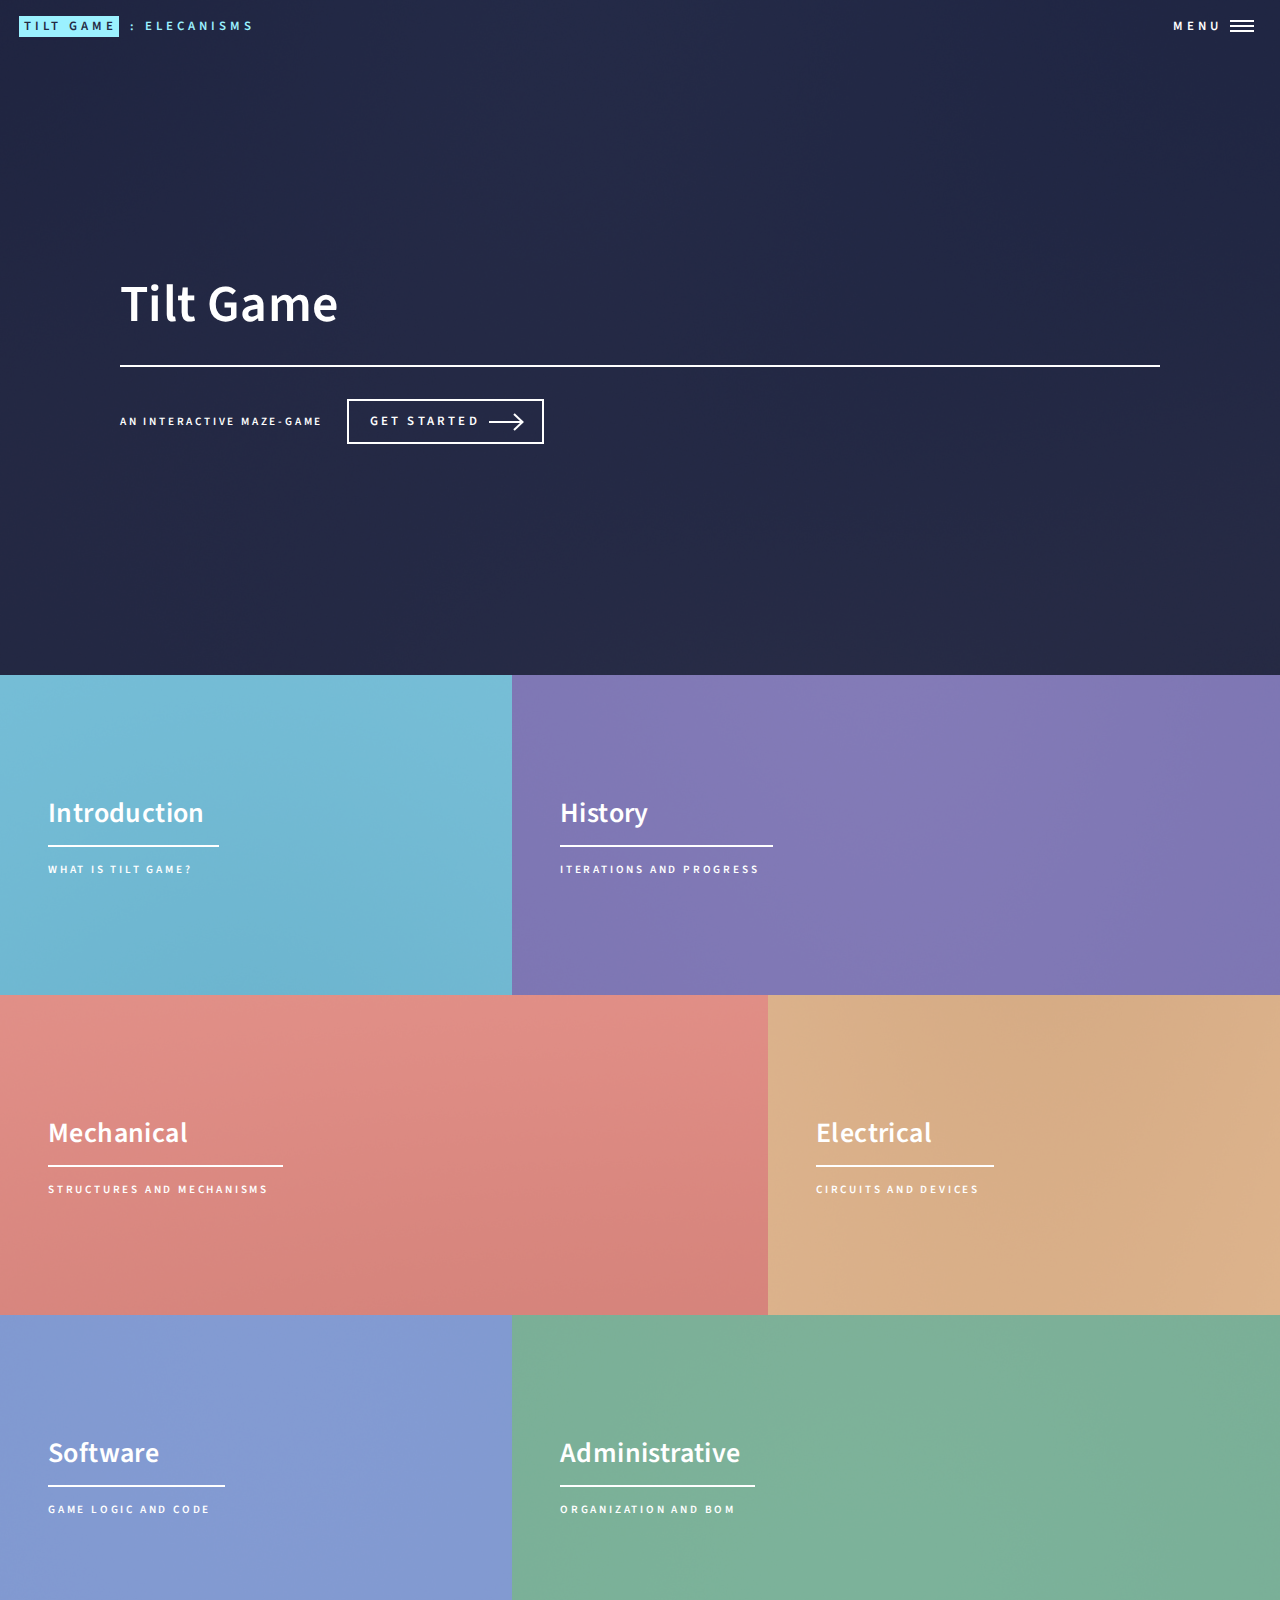
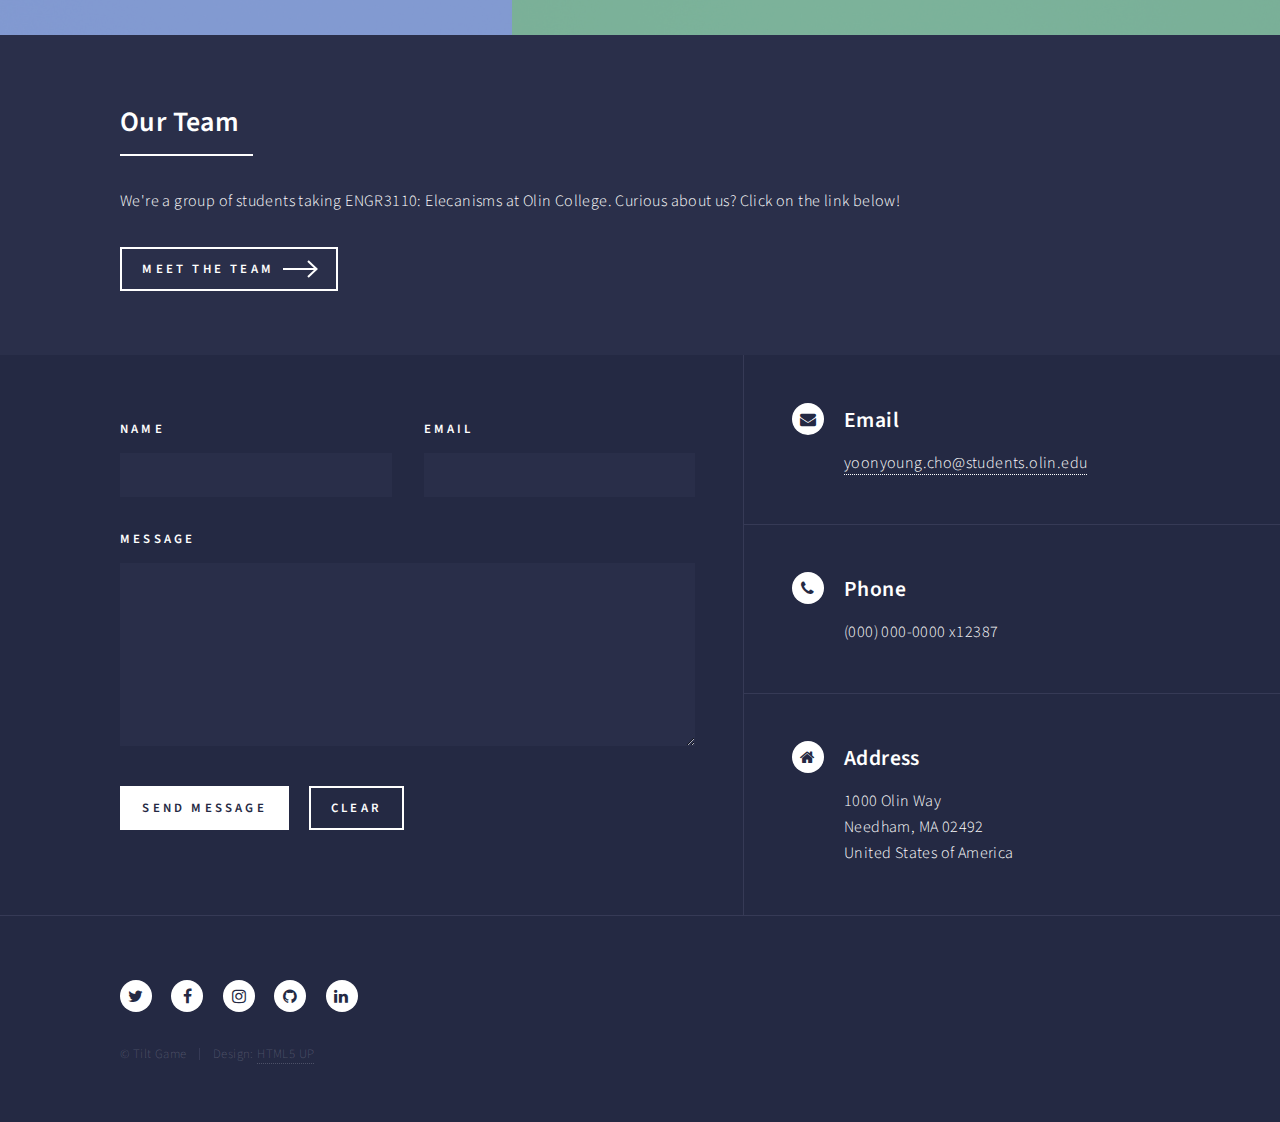
==== index.html @ 1c30943b "basic layout and dynamic menu" ====
<!DOCTYPE HTML>
<!--
	Forty by HTML5 UP
	html5up.net | @ajlkn
	Free for personal and commercial use under the CCA 3.0 license (html5up.net/license)
-->
<html>
	<head>
		<title>Tilt Game</title>
		<meta charset="utf-8" />
		<meta name="viewport" content="width=device-width, initial-scale=1, user-scalable=no" />
		<!--[if lte IE 8]><script src="assets/js/ie/html5shiv.js"></script><![endif]-->
		<link rel="stylesheet" href="assets/css/main.css" />
		<!--[if lte IE 9]><link rel="stylesheet" href="assets/css/ie9.css" /><![endif]-->
		<!--[if lte IE 8]><link rel="stylesheet" href="assets/css/ie8.css" /><![endif]-->
		<script src="assets/js/jquery.min.js"></script>
		<script>
			$(function(){
				$.get("menu.html", function(data){
					$("#div-menu").replaceWith(data);
				});
			});
		</script>
	</head>
	<body>
	<!-- Menu -->
	<div id="div-menu">
	</div>
		<!-- Wrapper -->
			<div id="wrapper">

				<!-- Header -->
					<header id="header" class="alt">
						<a href="index.html" class="logo"><strong>Tilt Game</strong> <span> : Elecanisms</span></a>
						<nav>
							<a href="#menu">Menu</a>
						</nav>
					</header>


				<!-- Banner -->
					<section id="banner" class="major">
						<div class="inner">
							<header class="major">
								<h1>Tilt Game</h1>
							</header>
							<div class="content">
								<p>An interactive maze-game</p>
								<ul class="actions">
									<li><a href="#one" class="button next scrolly">Get Started</a></li>
								</ul>
							</div>
						</div>
					</section>

				<!-- Main -->
					<div id="main">

						<!-- One -->
							<section id="one" class="tiles">
								<article>
									<span class="image">
										<img src="images/pic01.jpg" alt="" />
									</span>
									<header class="major">
										<h3><a href="introduction.html" class="link">Introduction</a></h3>
										<p>What is Tilt Game?</p>
									</header>
								</article>
								<article>
									<span class="image">
										<img src="images/pic02.jpg" alt="" />
									</span>
									<header class="major">
										<h3><a href="landing.html" class="link">History</a></h3>
										<p>Iterations and Progress</p>
									</header>
								</article>
								<article>
									<span class="image">
										<img src="images/pic03.jpg" alt="" />
									</span>
									<header class="major">
										<h3><a href="landing.html" class="link">Mechanical</a></h3>
										<p>Structures and Mechanisms</p>
									</header>
								</article>
								<article>
									<span class="image">
										<img src="images/pic04.jpg" alt="" />
									</span>
									<header class="major">
										<h3><a href="landing.html" class="link">Electrical</a></h3>
										<p>Circuits and Devices</p>
									</header>
								</article>
								<article>
									<span class="image">
										<img src="images/pic05.jpg" alt="" />
									</span>
									<header class="major">
										<h3><a href="landing.html" class="link">Software</a></h3>
										<p>Game Logic and Code</p>
									</header>
								</article>
								<article>
									<span class="image">
										<img src="images/pic06.jpg" alt="" />
									</span>
									<header class="major">
										<h3><a href="landing.html" class="link">Administrative</a></h3>
										<p>Organization and BoM</p>
									</header>
								</article>
							</section>

						<!-- Two -->
							<section id="two">
								<div class="inner">
									<header class="major">
										<h2>Our Team</h2>
									</header>
									<p>We're a group of students taking ENGR3110: Elecanisms at Olin College. Curious about us? Click on the link below!</p>
									<ul class="actions">
										<li><a href="landing.html" class="button next">Meet the Team</a></li>
									</ul>
								</div>
							</section>

					</div>

				<!-- Contact -->
					<section id="contact">
						<div class="inner">
							<section>
								<form method="post" action="#">
									<div class="field half first">
										<label for="name">Name</label>
										<input type="text" name="name" id="name" />
									</div>
									<div class="field half">
										<label for="email">Email</label>
										<input type="text" name="email" id="email" />
									</div>
									<div class="field">
										<label for="message">Message</label>
										<textarea name="message" id="message" rows="6"></textarea>
									</div>
									<ul class="actions">
										<li><input type="submit" value="Send Message" class="special" /></li>
										<li><input type="reset" value="Clear" /></li>
									</ul>
								</form>
							</section>
							<section class="split">
								<section>
									<div class="contact-method">
										<span class="icon alt fa-envelope"></span>
										<h3>Email</h3>
										<a href="#">yoonyoung.cho@students.olin.edu</a>
									</div>
								</section>
								<section>
									<div class="contact-method">
										<span class="icon alt fa-phone"></span>
										<h3>Phone</h3>
										<span>(000) 000-0000 x12387</span>
									</div>
								</section>
								<section>
									<div class="contact-method">
										<span class="icon alt fa-home"></span>
										<h3>Address</h3>
										<span>1000 Olin Way<br />
										Needham, MA 02492<br />
										United States of America</span>
									</div>
								</section>
							</section>
						</div>
					</section>

				<!-- Footer -->
					<footer id="footer">
						<div class="inner">
							<ul class="icons">
								<li><a href="#" class="icon alt fa-twitter"><span class="label">Twitter</span></a></li>
								<li><a href="#" class="icon alt fa-facebook"><span class="label">Facebook</span></a></li>
								<li><a href="#" class="icon alt fa-instagram"><span class="label">Instagram</span></a></li>
								<li><a href="#" class="icon alt fa-github"><span class="label">GitHub</span></a></li>
								<li><a href="#" class="icon alt fa-linkedin"><span class="label">LinkedIn</span></a></li>
							</ul>
							<ul class="copyright">
								<li>&copy; Tilt Game</li><li>Design: <a href="https://html5up.net">HTML5 UP</a></li>
							</ul>
						</div>
					</footer>

			</div>

		<!-- Scripts -->
			<script src="assets/js/jquery.scrolly.min.js"></script>
			<script src="assets/js/jquery.scrollex.min.js"></script>
			<script src="assets/js/skel.min.js"></script>
			<script src="assets/js/util.js"></script>
			<!--[if lte IE 8]><script src="assets/js/ie/respond.min.js"></script><![endif]-->
			<script src="assets/js/main.js"></script>

	</body>
</html>
---- assets/css/main.css ----
@import url(font-awesome.min.css);
@import url("https://fonts.googleapis.com/css?family=Source+Sans+Pro:300,300italic,600,600italic");

/*
	Forty by HTML5 UP
	html5up.net | @ajlkn
	Free for personal and commercial use under the CCA 3.0 license (html5up.net/license)
*/

/* Reset */

	html, body, div, span, applet, object, iframe, h1, h2, h3, h4, h5, h6, p, blockquote, pre, a, abbr, acronym, address, big, cite, code, del, dfn, em, img, ins, kbd, q, s, samp, small, strike, strong, sub, sup, tt, var, b, u, i, center, dl, dt, dd, ol, ul, li, fieldset, form, label, legend, table, caption, tbody, tfoot, thead, tr, th, td, article, aside, canvas, details, embed, figure, figcaption, footer, header, hgroup, menu, nav, output, ruby, section, summary, time, mark, audio, video {
		margin: 0;
		padding: 0;
		border: 0;
		font-size: 100%;
		font: inherit;
		vertical-align: baseline;
	}

	article, aside, details, figcaption, figure, footer, header, hgroup, menu, nav, section {
		display: block;
	}

	body {
		line-height: 1;
	}

	ol, ul {
		list-style: none;
	}

	blockquote, q {
		quotes: none;
	}

	blockquote:before, blockquote:after, q:before, q:after {
		content: '';
		content: none;
	}

	table {
		border-collapse: collapse;
		border-spacing: 0;
	}

	body {
		-webkit-text-size-adjust: none;
	}

/* Box Model */

	*, *:before, *:after {
		-moz-box-sizing: border-box;
		-webkit-box-sizing: border-box;
		box-sizing: border-box;
	}

/* Grid */

	.row {
		border-bottom: solid 1px transparent;
		-moz-box-sizing: border-box;
		-webkit-box-sizing: border-box;
		box-sizing: border-box;
	}

	.row > * {
		float: left;
		-moz-box-sizing: border-box;
		-webkit-box-sizing: border-box;
		box-sizing: border-box;
	}

	.row:after, .row:before {
		content: '';
		display: block;
		clear: both;
		height: 0;
	}

	.row.uniform > * > :first-child {
		margin-top: 0;
	}

	.row.uniform > * > :last-child {
		margin-bottom: 0;
	}

	.row.\30 \25 > * {
		padding: 0 0 0 0em;
	}

	.row.\30 \25 {
		margin: 0 0 -1px 0em;
	}

	.row.uniform.\30 \25 > * {
		padding: 0em 0 0 0em;
	}

	.row.uniform.\30 \25 {
		margin: 0em 0 -1px 0em;
	}

	.row > * {
		padding: 0 0 0 2em;
	}

	.row {
		margin: 0 0 -1px -2em;
	}

	.row.uniform > * {
		padding: 2em 0 0 2em;
	}

	.row.uniform {
		margin: -2em 0 -1px -2em;
	}

	.row.\32 00\25 > * {
		padding: 0 0 0 4em;
	}

	.row.\32 00\25 {
		margin: 0 0 -1px -4em;
	}

	.row.uniform.\32 00\25 > * {
		padding: 4em 0 0 4em;
	}

	.row.uniform.\32 00\25 {
		margin: -4em 0 -1px -4em;
	}

	.row.\31 50\25 > * {
		padding: 0 0 0 3em;
	}

	.row.\31 50\25 {
		margin: 0 0 -1px -3em;
	}

	.row.uniform.\31 50\25 > * {
		padding: 3em 0 0 3em;
	}

	.row.uniform.\31 50\25 {
		margin: -3em 0 -1px -3em;
	}

	.row.\35 0\25 > * {
		padding: 0 0 0 1em;
	}

	.row.\35 0\25 {
		margin: 0 0 -1px -1em;
	}

	.row.uniform.\35 0\25 > * {
		padding: 1em 0 0 1em;
	}

	.row.uniform.\35 0\25 {
		margin: -1em 0 -1px -1em;
	}

	.row.\32 5\25 > * {
		padding: 0 0 0 0.5em;
	}

	.row.\32 5\25 {
		margin: 0 0 -1px -0.5em;
	}

	.row.uniform.\32 5\25 > * {
		padding: 0.5em 0 0 0.5em;
	}

	.row.uniform.\32 5\25 {
		margin: -0.5em 0 -1px -0.5em;
	}

	.\31 2u, .\31 2u\24 {
		width: 100%;
		clear: none;
		margin-left: 0;
	}

	.\31 1u, .\31 1u\24 {
		width: 91.6666666667%;
		clear: none;
		margin-left: 0;
	}

	.\31 0u, .\31 0u\24 {
		width: 83.3333333333%;
		clear: none;
		margin-left: 0;
	}

	.\39 u, .\39 u\24 {
		width: 75%;
		clear: none;
		margin-left: 0;
	}

	.\38 u, .\38 u\24 {
		width: 66.6666666667%;
		clear: none;
		margin-left: 0;
	}

	.\37 u, .\37 u\24 {
		width: 58.3333333333%;
		clear: none;
		margin-left: 0;
	}

	.\36 u, .\36 u\24 {
		width: 50%;
		clear: none;
		margin-left: 0;
	}

	.\35 u, .\35 u\24 {
		width: 41.6666666667%;
		clear: none;
		margin-left: 0;
	}

	.\34 u, .\34 u\24 {
		width: 33.3333333333%;
		clear: none;
		margin-left: 0;
	}

	.\33 u, .\33 u\24 {
		width: 25%;
		clear: none;
		margin-left: 0;
	}

	.\32 u, .\32 u\24 {
		width: 16.6666666667%;
		clear: none;
		margin-left: 0;
	}

	.\31 u, .\31 u\24 {
		width: 8.3333333333%;
		clear: none;
		margin-left: 0;
	}

	.\31 2u\24 + *,
	.\31 1u\24 + *,
	.\31 0u\24 + *,
	.\39 u\24 + *,
	.\38 u\24 + *,
	.\37 u\24 + *,
	.\36 u\24 + *,
	.\35 u\24 + *,
	.\34 u\24 + *,
	.\33 u\24 + *,
	.\32 u\24 + *,
	.\31 u\24 + * {
		clear: left;
	}

	.\-11u {
		margin-left: 91.66667%;
	}

	.\-10u {
		margin-left: 83.33333%;
	}

	.\-9u {
		margin-left: 75%;
	}

	.\-8u {
		margin-left: 66.66667%;
	}

	.\-7u {
		margin-left: 58.33333%;
	}

	.\-6u {
		margin-left: 50%;
	}

	.\-5u {
		margin-left: 41.66667%;
	}

	.\-4u {
		margin-left: 33.33333%;
	}

	.\-3u {
		margin-left: 25%;
	}

	.\-2u {
		margin-left: 16.66667%;
	}

	.\-1u {
		margin-left: 8.33333%;
	}

	@media screen and (max-width: 1680px) {

		.row > * {
			padding: 0 0 0 2em;
		}

		.row {
			margin: 0 0 -1px -2em;
		}

		.row.uniform > * {
			padding: 2em 0 0 2em;
		}

		.row.uniform {
			margin: -2em 0 -1px -2em;
		}

		.row.\32 00\25 > * {
			padding: 0 0 0 4em;
		}

		.row.\32 00\25 {
			margin: 0 0 -1px -4em;
		}

		.row.uniform.\32 00\25 > * {
			padding: 4em 0 0 4em;
		}

		.row.uniform.\32 00\25 {
			margin: -4em 0 -1px -4em;
		}

		.row.\31 50\25 > * {
			padding: 0 0 0 3em;
		}

		.row.\31 50\25 {
			margin: 0 0 -1px -3em;
		}

		.row.uniform.\31 50\25 > * {
			padding: 3em 0 0 3em;
		}

		.row.uniform.\31 50\25 {
			margin: -3em 0 -1px -3em;
		}

		.row.\35 0\25 > * {
			padding: 0 0 0 1em;
		}

		.row.\35 0\25 {
			margin: 0 0 -1px -1em;
		}

		.row.uniform.\35 0\25 > * {
			padding: 1em 0 0 1em;
		}

		.row.uniform.\35 0\25 {
			margin: -1em 0 -1px -1em;
		}

		.row.\32 5\25 > * {
			padding: 0 0 0 0.5em;
		}

		.row.\32 5\25 {
			margin: 0 0 -1px -0.5em;
		}

		.row.uniform.\32 5\25 > * {
			padding: 0.5em 0 0 0.5em;
		}

		.row.uniform.\32 5\25 {
			margin: -0.5em 0 -1px -0.5em;
		}

		.\31 2u\28xlarge\29, .\31 2u\24\28xlarge\29 {
			width: 100%;
			clear: none;
			margin-left: 0;
		}

		.\31 1u\28xlarge\29, .\31 1u\24\28xlarge\29 {
			width: 91.6666666667%;
			clear: none;
			margin-left: 0;
		}

		.\31 0u\28xlarge\29, .\31 0u\24\28xlarge\29 {
			width: 83.3333333333%;
			clear: none;
			margin-left: 0;
		}

		.\39 u\28xlarge\29, .\39 u\24\28xlarge\29 {
			width: 75%;
			clear: none;
			margin-left: 0;
		}

		.\38 u\28xlarge\29, .\38 u\24\28xlarge\29 {
			width: 66.6666666667%;
			clear: none;
			margin-left: 0;
		}

		.\37 u\28xlarge\29, .\37 u\24\28xlarge\29 {
			width: 58.3333333333%;
			clear: none;
			margin-left: 0;
		}

		.\36 u\28xlarge\29, .\36 u\24\28xlarge\29 {
			width: 50%;
			clear: none;
			margin-left: 0;
		}

		.\35 u\28xlarge\29, .\35 u\24\28xlarge\29 {
			width: 41.6666666667%;
			clear: none;
			margin-left: 0;
		}

		.\34 u\28xlarge\29, .\34 u\24\28xlarge\29 {
			width: 33.3333333333%;
			clear: none;
			margin-left: 0;
		}

		.\33 u\28xlarge\29, .\33 u\24\28xlarge\29 {
			width: 25%;
			clear: none;
			margin-left: 0;
		}

		.\32 u\28xlarge\29, .\32 u\24\28xlarge\29 {
			width: 16.6666666667%;
			clear: none;
			margin-left: 0;
		}

		.\31 u\28xlarge\29, .\31 u\24\28xlarge\29 {
			width: 8.3333333333%;
			clear: none;
			margin-left: 0;
		}

		.\31 2u\24\28xlarge\29 + *,
		.\31 1u\24\28xlarge\29 + *,
		.\31 0u\24\28xlarge\29 + *,
		.\39 u\24\28xlarge\29 + *,
		.\38 u\24\28xlarge\29 + *,
		.\37 u\24\28xlarge\29 + *,
		.\36 u\24\28xlarge\29 + *,
		.\35 u\24\28xlarge\29 + *,
		.\34 u\24\28xlarge\29 + *,
		.\33 u\24\28xlarge\29 + *,
		.\32 u\24\28xlarge\29 + *,
		.\31 u\24\28xlarge\29 + * {
			clear: left;
		}

		.\-11u\28xlarge\29 {
			margin-left: 91.66667%;
		}

		.\-10u\28xlarge\29 {
			margin-left: 83.33333%;
		}

		.\-9u\28xlarge\29 {
			margin-left: 75%;
		}

		.\-8u\28xlarge\29 {
			margin-left: 66.66667%;
		}

		.\-7u\28xlarge\29 {
			margin-left: 58.33333%;
		}

		.\-6u\28xlarge\29 {
			margin-left: 50%;
		}

		.\-5u\28xlarge\29 {
			margin-left: 41.66667%;
		}

		.\-4u\28xlarge\29 {
			margin-left: 33.33333%;
		}

		.\-3u\28xlarge\29 {
			margin-left: 25%;
		}

		.\-2u\28xlarge\29 {
			margin-left: 16.66667%;
		}

		.\-1u\28xlarge\29 {
			margin-left: 8.33333%;
		}

	}

	@media screen and (max-width: 1280px) {

		.row > * {
			padding: 0 0 0 1.5em;
		}

		.row {
			margin: 0 0 -1px -1.5em;
		}

		.row.uniform > * {
			padding: 1.5em 0 0 1.5em;
		}

		.row.uniform {
			margin: -1.5em 0 -1px -1.5em;
		}

		.row.\32 00\25 > * {
			padding: 0 0 0 3em;
		}

		.row.\32 00\25 {
			margin: 0 0 -1px -3em;
		}

		.row.uniform.\32 00\25 > * {
			padding: 3em 0 0 3em;
		}

		.row.uniform.\32 00\25 {
			margin: -3em 0 -1px -3em;
		}

		.row.\31 50\25 > * {
			padding: 0 0 0 2.25em;
		}

		.row.\31 50\25 {
			margin: 0 0 -1px -2.25em;
		}

		.row.uniform.\31 50\25 > * {
			padding: 2.25em 0 0 2.25em;
		}

		.row.uniform.\31 50\25 {
			margin: -2.25em 0 -1px -2.25em;
		}

		.row.\35 0\25 > * {
			padding: 0 0 0 0.75em;
		}

		.row.\35 0\25 {
			margin: 0 0 -1px -0.75em;
		}

		.row.uniform.\35 0\25 > * {
			padding: 0.75em 0 0 0.75em;
		}

		.row.uniform.\35 0\25 {
			margin: -0.75em 0 -1px -0.75em;
		}

		.row.\32 5\25 > * {
			padding: 0 0 0 0.375em;
		}

		.row.\32 5\25 {
			margin: 0 0 -1px -0.375em;
		}

		.row.uniform.\32 5\25 > * {
			padding: 0.375em 0 0 0.375em;
		}

		.row.uniform.\32 5\25 {
			margin: -0.375em 0 -1px -0.375em;
		}

		.\31 2u\28large\29, .\31 2u\24\28large\29 {
			width: 100%;
			clear: none;
			margin-left: 0;
		}

		.\31 1u\28large\29, .\31 1u\24\28large\29 {
			width: 91.6666666667%;
			clear: none;
			margin-left: 0;
		}

		.\31 0u\28large\29, .\31 0u\24\28large\29 {
			width: 83.3333333333%;
			clear: none;
			margin-left: 0;
		}

		.\39 u\28large\29, .\39 u\24\28large\29 {
			width: 75%;
			clear: none;
			margin-left: 0;
		}

		.\38 u\28large\29, .\38 u\24\28large\29 {
			width: 66.6666666667%;
			clear: none;
			margin-left: 0;
		}

		.\37 u\28large\29, .\37 u\24\28large\29 {
			width: 58.3333333333%;
			clear: none;
			margin-left: 0;
		}

		.\36 u\28large\29, .\36 u\24\28large\29 {
			width: 50%;
			clear: none;
			margin-left: 0;
		}

		.\35 u\28large\29, .\35 u\24\28large\29 {
			width: 41.6666666667%;
			clear: none;
			margin-left: 0;
		}

		.\34 u\28large\29, .\34 u\24\28large\29 {
			width: 33.3333333333%;
			clear: none;
			margin-left: 0;
		}

		.\33 u\28large\29, .\33 u\24\28large\29 {
			width: 25%;
			clear: none;
			margin-left: 0;
		}

		.\32 u\28large\29, .\32 u\24\28large\29 {
			width: 16.6666666667%;
			clear: none;
			margin-left: 0;
		}

		.\31 u\28large\29, .\31 u\24\28large\29 {
			width: 8.3333333333%;
			clear: none;
			margin-left: 0;
		}

		.\31 2u\24\28large\29 + *,
		.\31 1u\24\28large\29 + *,
		.\31 0u\24\28large\29 + *,
		.\39 u\24\28large\29 + *,
		.\38 u\24\28large\29 + *,
		.\37 u\24\28large\29 + *,
		.\36 u\24\28large\29 + *,
		.\35 u\24\28large\29 + *,
		.\34 u\24\28large\29 + *,
		.\33 u\24\28large\29 + *,
		.\32 u\24\28large\29 + *,
		.\31 u\24\28large\29 + * {
			clear: left;
		}

		.\-11u\28large\29 {
			margin-left: 91.66667%;
		}

		.\-10u\28large\29 {
			margin-left: 83.33333%;
		}

		.\-9u\28large\29 {
			margin-left: 75%;
		}

		.\-8u\28large\29 {
			margin-left: 66.66667%;
		}

		.\-7u\28large\29 {
			margin-left: 58.33333%;
		}

		.\-6u\28large\29 {
			margin-left: 50%;
		}

		.\-5u\28large\29 {
			margin-left: 41.66667%;
		}

		.\-4u\28large\29 {
			margin-left: 33.33333%;
		}

		.\-3u\28large\29 {
			margin-left: 25%;
		}

		.\-2u\28large\29 {
			margin-left: 16.66667%;
		}

		.\-1u\28large\29 {
			margin-left: 8.33333%;
		}

	}

	@media screen and (max-width: 980px) {

		.row > * {
			padding: 0 0 0 1.5em;
		}

		.row {
			margin: 0 0 -1px -1.5em;
		}

		.row.uniform > * {
			padding: 1.5em 0 0 1.5em;
		}

		.row.uniform {
			margin: -1.5em 0 -1px -1.5em;
		}

		.row.\32 00\25 > * {
			padding: 0 0 0 3em;
		}

		.row.\32 00\25 {
			margin: 0 0 -1px -3em;
		}

		.row.uniform.\32 00\25 > * {
			padding: 3em 0 0 3em;
		}

		.row.uniform.\32 00\25 {
			margin: -3em 0 -1px -3em;
		}

		.row.\31 50\25 > * {
			padding: 0 0 0 2.25em;
		}

		.row.\31 50\25 {
			margin: 0 0 -1px -2.25em;
		}

		.row.uniform.\31 50\25 > * {
			padding: 2.25em 0 0 2.25em;
		}

		.row.uniform.\31 50\25 {
			margin: -2.25em 0 -1px -2.25em;
		}

		.row.\35 0\25 > * {
			padding: 0 0 0 0.75em;
		}

		.row.\35 0\25 {
			margin: 0 0 -1px -0.75em;
		}

		.row.uniform.\35 0\25 > * {
			padding: 0.75em 0 0 0.75em;
		}

		.row.uniform.\35 0\25 {
			margin: -0.75em 0 -1px -0.75em;
		}

		.row.\32 5\25 > * {
			padding: 0 0 0 0.375em;
		}

		.row.\32 5\25 {
			margin: 0 0 -1px -0.375em;
		}

		.row.uniform.\32 5\25 > * {
			padding: 0.375em 0 0 0.375em;
		}

		.row.uniform.\32 5\25 {
			margin: -0.375em 0 -1px -0.375em;
		}

		.\31 2u\28medium\29, .\31 2u\24\28medium\29 {
			width: 100%;
			clear: none;
			margin-left: 0;
		}

		.\31 1u\28medium\29, .\31 1u\24\28medium\29 {
			width: 91.6666666667%;
			clear: none;
			margin-left: 0;
		}

		.\31 0u\28medium\29, .\31 0u\24\28medium\29 {
			width: 83.3333333333%;
			clear: none;
			margin-left: 0;
		}

		.\39 u\28medium\29, .\39 u\24\28medium\29 {
			width: 75%;
			clear: none;
			margin-left: 0;
		}

		.\38 u\28medium\29, .\38 u\24\28medium\29 {
			width: 66.6666666667%;
			clear: none;
			margin-left: 0;
		}

		.\37 u\28medium\29, .\37 u\24\28medium\29 {
			width: 58.3333333333%;
			clear: none;
			margin-left: 0;
		}

		.\36 u\28medium\29, .\36 u\24\28medium\29 {
			width: 50%;
			clear: none;
			margin-left: 0;
		}

		.\35 u\28medium\29, .\35 u\24\28medium\29 {
			width: 41.6666666667%;
			clear: none;
			margin-left: 0;
		}

		.\34 u\28medium\29, .\34 u\24\28medium\29 {
			width: 33.3333333333%;
			clear: none;
			margin-left: 0;
		}

		.\33 u\28medium\29, .\33 u\24\28medium\29 {
			width: 25%;
			clear: none;
			margin-left: 0;
		}

		.\32 u\28medium\29, .\32 u\24\28medium\29 {
			width: 16.6666666667%;
			clear: none;
			margin-left: 0;
		}

		.\31 u\28medium\29, .\31 u\24\28medium\29 {
			width: 8.3333333333%;
			clear: none;
			margin-left: 0;
		}

		.\31 2u\24\28medium\29 + *,
		.\31 1u\24\28medium\29 + *,
		.\31 0u\24\28medium\29 + *,
		.\39 u\24\28medium\29 + *,
		.\38 u\24\28medium\29 + *,
		.\37 u\24\28medium\29 + *,
		.\36 u\24\28medium\29 + *,
		.\35 u\24\28medium\29 + *,
		.\34 u\24\28medium\29 + *,
		.\33 u\24\28medium\29 + *,
		.\32 u\24\28medium\29 + *,
		.\31 u\24\28medium\29 + * {
			clear: left;
		}

		.\-11u\28medium\29 {
			margin-left: 91.66667%;
		}

		.\-10u\28medium\29 {
			margin-left: 83.33333%;
		}

		.\-9u\28medium\29 {
			margin-left: 75%;
		}

		.\-8u\28medium\29 {
			margin-left: 66.66667%;
		}

		.\-7u\28medium\29 {
			margin-left: 58.33333%;
		}

		.\-6u\28medium\29 {
			margin-left: 50%;
		}

		.\-5u\28medium\29 {
			margin-left: 41.66667%;
		}

		.\-4u\28medium\29 {
			margin-left: 33.33333%;
		}

		.\-3u\28medium\29 {
			margin-left: 25%;
		}

		.\-2u\28medium\29 {
			margin-left: 16.66667%;
		}

		.\-1u\28medium\29 {
			margin-left: 8.33333%;
		}

	}

	@media screen and (max-width: 736px) {

		.row > * {
			padding: 0 0 0 1.25em;
		}

		.row {
			margin: 0 0 -1px -1.25em;
		}

		.row.uniform > * {
			padding: 1.25em 0 0 1.25em;
		}

		.row.uniform {
			margin: -1.25em 0 -1px -1.25em;
		}

		.row.\32 00\25 > * {
			padding: 0 0 0 2.5em;
		}

		.row.\32 00\25 {
			margin: 0 0 -1px -2.5em;
		}

		.row.uniform.\32 00\25 > * {
			padding: 2.5em 0 0 2.5em;
		}

		.row.uniform.\32 00\25 {
			margin: -2.5em 0 -1px -2.5em;
		}

		.row.\31 50\25 > * {
			padding: 0 0 0 1.875em;
		}

		.row.\31 50\25 {
			margin: 0 0 -1px -1.875em;
		}

		.row.uniform.\31 50\25 > * {
			padding: 1.875em 0 0 1.875em;
		}

		.row.uniform.\31 50\25 {
			margin: -1.875em 0 -1px -1.875em;
		}

		.row.\35 0\25 > * {
			padding: 0 0 0 0.625em;
		}

		.row.\35 0\25 {
			margin: 0 0 -1px -0.625em;
		}

		.row.uniform.\35 0\25 > * {
			padding: 0.625em 0 0 0.625em;
		}

		.row.uniform.\35 0\25 {
			margin: -0.625em 0 -1px -0.625em;
		}

		.row.\32 5\25 > * {
			padding: 0 0 0 0.3125em;
		}

		.row.\32 5\25 {
			margin: 0 0 -1px -0.3125em;
		}

		.row.uniform.\32 5\25 > * {
			padding: 0.3125em 0 0 0.3125em;
		}

		.row.uniform.\32 5\25 {
			margin: -0.3125em 0 -1px -0.3125em;
		}

		.\31 2u\28small\29, .\31 2u\24\28small\29 {
			width: 100%;
			clear: none;
			margin-left: 0;
		}

		.\31 1u\28small\29, .\31 1u\24\28small\29 {
			width: 91.6666666667%;
			clear: none;
			margin-left: 0;
		}

		.\31 0u\28small\29, .\31 0u\24\28small\29 {
			width: 83.3333333333%;
			clear: none;
			margin-left: 0;
		}

		.\39 u\28small\29, .\39 u\24\28small\29 {
			width: 75%;
			clear: none;
			margin-left: 0;
		}

		.\38 u\28small\29, .\38 u\24\28small\29 {
			width: 66.6666666667%;
			clear: none;
			margin-left: 0;
		}

		.\37 u\28small\29, .\37 u\24\28small\29 {
			width: 58.3333333333%;
			clear: none;
			margin-left: 0;
		}

		.\36 u\28small\29, .\36 u\24\28small\29 {
			width: 50%;
			clear: none;
			margin-left: 0;
		}

		.\35 u\28small\29, .\35 u\24\28small\29 {
			width: 41.6666666667%;
			clear: none;
			margin-left: 0;
		}

		.\34 u\28small\29, .\34 u\24\28small\29 {
			width: 33.3333333333%;
			clear: none;
			margin-left: 0;
		}

		.\33 u\28small\29, .\33 u\24\28small\29 {
			width: 25%;
			clear: none;
			margin-left: 0;
		}

		.\32 u\28small\29, .\32 u\24\28small\29 {
			width: 16.6666666667%;
			clear: none;
			margin-left: 0;
		}

		.\31 u\28small\29, .\31 u\24\28small\29 {
			width: 8.3333333333%;
			clear: none;
			margin-left: 0;
		}

		.\31 2u\24\28small\29 + *,
		.\31 1u\24\28small\29 + *,
		.\31 0u\24\28small\29 + *,
		.\39 u\24\28small\29 + *,
		.\38 u\24\28small\29 + *,
		.\37 u\24\28small\29 + *,
		.\36 u\24\28small\29 + *,
		.\35 u\24\28small\29 + *,
		.\34 u\24\28small\29 + *,
		.\33 u\24\28small\29 + *,
		.\32 u\24\28small\29 + *,
		.\31 u\24\28small\29 + * {
			clear: left;
		}

		.\-11u\28small\29 {
			margin-left: 91.66667%;
		}

		.\-10u\28small\29 {
			margin-left: 83.33333%;
		}

		.\-9u\28small\29 {
			margin-left: 75%;
		}

		.\-8u\28small\29 {
			margin-left: 66.66667%;
		}

		.\-7u\28small\29 {
			margin-left: 58.33333%;
		}

		.\-6u\28small\29 {
			margin-left: 50%;
		}

		.\-5u\28small\29 {
			margin-left: 41.66667%;
		}

		.\-4u\28small\29 {
			margin-left: 33.33333%;
		}

		.\-3u\28small\29 {
			margin-left: 25%;
		}

		.\-2u\28small\29 {
			margin-left: 16.66667%;
		}

		.\-1u\28small\29 {
			margin-left: 8.33333%;
		}

	}

	@media screen and (max-width: 480px) {

		.row > * {
			padding: 0 0 0 1.25em;
		}

		.row {
			margin: 0 0 -1px -1.25em;
		}

		.row.uniform > * {
			padding: 1.25em 0 0 1.25em;
		}

		.row.uniform {
			margin: -1.25em 0 -1px -1.25em;
		}

		.row.\32 00\25 > * {
			padding: 0 0 0 2.5em;
		}

		.row.\32 00\25 {
			margin: 0 0 -1px -2.5em;
		}

		.row.uniform.\32 00\25 > * {
			padding: 2.5em 0 0 2.5em;
		}

		.row.uniform.\32 00\25 {
			margin: -2.5em 0 -1px -2.5em;
		}

		.row.\31 50\25 > * {
			padding: 0 0 0 1.875em;
		}

		.row.\31 50\25 {
			margin: 0 0 -1px -1.875em;
		}

		.row.uniform.\31 50\25 > * {
			padding: 1.875em 0 0 1.875em;
		}

		.row.uniform.\31 50\25 {
			margin: -1.875em 0 -1px -1.875em;
		}

		.row.\35 0\25 > * {
			padding: 0 0 0 0.625em;
		}

		.row.\35 0\25 {
			margin: 0 0 -1px -0.625em;
		}

		.row.uniform.\35 0\25 > * {
			padding: 0.625em 0 0 0.625em;
		}

		.row.uniform.\35 0\25 {
			margin: -0.625em 0 -1px -0.625em;
		}

		.row.\32 5\25 > * {
			padding: 0 0 0 0.3125em;
		}

		.row.\32 5\25 {
			margin: 0 0 -1px -0.3125em;
		}

		.row.uniform.\32 5\25 > * {
			padding: 0.3125em 0 0 0.3125em;
		}

		.row.uniform.\32 5\25 {
			margin: -0.3125em 0 -1px -0.3125em;
		}

		.\31 2u\28xsmall\29, .\31 2u\24\28xsmall\29 {
			width: 100%;
			clear: none;
			margin-left: 0;
		}

		.\31 1u\28xsmall\29, .\31 1u\24\28xsmall\29 {
			width: 91.6666666667%;
			clear: none;
			margin-left: 0;
		}

		.\31 0u\28xsmall\29, .\31 0u\24\28xsmall\29 {
			width: 83.3333333333%;
			clear: none;
			margin-left: 0;
		}

		.\39 u\28xsmall\29, .\39 u\24\28xsmall\29 {
			width: 75%;
			clear: none;
			margin-left: 0;
		}

		.\38 u\28xsmall\29, .\38 u\24\28xsmall\29 {
			width: 66.6666666667%;
			clear: none;
			margin-left: 0;
		}

		.\37 u\28xsmall\29, .\37 u\24\28xsmall\29 {
			width: 58.3333333333%;
			clear: none;
			margin-left: 0;
		}

		.\36 u\28xsmall\29, .\36 u\24\28xsmall\29 {
			width: 50%;
			clear: none;
			margin-left: 0;
		}

		.\35 u\28xsmall\29, .\35 u\24\28xsmall\29 {
			width: 41.6666666667%;
			clear: none;
			margin-left: 0;
		}

		.\34 u\28xsmall\29, .\34 u\24\28xsmall\29 {
			width: 33.3333333333%;
			clear: none;
			margin-left: 0;
		}

		.\33 u\28xsmall\29, .\33 u\24\28xsmall\29 {
			width: 25%;
			clear: none;
			margin-left: 0;
		}

		.\32 u\28xsmall\29, .\32 u\24\28xsmall\29 {
			width: 16.6666666667%;
			clear: none;
			margin-left: 0;
		}

		.\31 u\28xsmall\29, .\31 u\24\28xsmall\29 {
			width: 8.3333333333%;
			clear: none;
			margin-left: 0;
		}

		.\31 2u\24\28xsmall\29 + *,
		.\31 1u\24\28xsmall\29 + *,
		.\31 0u\24\28xsmall\29 + *,
		.\39 u\24\28xsmall\29 + *,
		.\38 u\24\28xsmall\29 + *,
		.\37 u\24\28xsmall\29 + *,
		.\36 u\24\28xsmall\29 + *,
		.\35 u\24\28xsmall\29 + *,
		.\34 u\24\28xsmall\29 + *,
		.\33 u\24\28xsmall\29 + *,
		.\32 u\24\28xsmall\29 + *,
		.\31 u\24\28xsmall\29 + * {
			clear: left;
		}

		.\-11u\28xsmall\29 {
			margin-left: 91.66667%;
		}

		.\-10u\28xsmall\29 {
			margin-left: 83.33333%;
		}

		.\-9u\28xsmall\29 {
			margin-left: 75%;
		}

		.\-8u\28xsmall\29 {
			margin-left: 66.66667%;
		}

		.\-7u\28xsmall\29 {
			margin-left: 58.33333%;
		}

		.\-6u\28xsmall\29 {
			margin-left: 50%;
		}

		.\-5u\28xsmall\29 {
			margin-left: 41.66667%;
		}

		.\-4u\28xsmall\29 {
			margin-left: 33.33333%;
		}

		.\-3u\28xsmall\29 {
			margin-left: 25%;
		}

		.\-2u\28xsmall\29 {
			margin-left: 16.66667%;
		}

		.\-1u\28xsmall\29 {
			margin-left: 8.33333%;
		}

	}

	@media screen and (max-width: 360px) {

		.row > * {
			padding: 0 0 0 1.25em;
		}

		.row {
			margin: 0 0 -1px -1.25em;
		}

		.row.uniform > * {
			padding: 1.25em 0 0 1.25em;
		}

		.row.uniform {
			margin: -1.25em 0 -1px -1.25em;
		}

		.row.\32 00\25 > * {
			padding: 0 0 0 2.5em;
		}

		.row.\32 00\25 {
			margin: 0 0 -1px -2.5em;
		}

		.row.uniform.\32 00\25 > * {
			padding: 2.5em 0 0 2.5em;
		}

		.row.uniform.\32 00\25 {
			margin: -2.5em 0 -1px -2.5em;
		}

		.row.\31 50\25 > * {
			padding: 0 0 0 1.875em;
		}

		.row.\31 50\25 {
			margin: 0 0 -1px -1.875em;
		}

		.row.uniform.\31 50\25 > * {
			padding: 1.875em 0 0 1.875em;
		}

		.row.uniform.\31 50\25 {
			margin: -1.875em 0 -1px -1.875em;
		}

		.row.\35 0\25 > * {
			padding: 0 0 0 0.625em;
		}

		.row.\35 0\25 {
			margin: 0 0 -1px -0.625em;
		}

		.row.uniform.\35 0\25 > * {
			padding: 0.625em 0 0 0.625em;
		}

		.row.uniform.\35 0\25 {
			margin: -0.625em 0 -1px -0.625em;
		}

		.row.\32 5\25 > * {
			padding: 0 0 0 0.3125em;
		}

		.row.\32 5\25 {
			margin: 0 0 -1px -0.3125em;
		}

		.row.uniform.\32 5\25 > * {
			padding: 0.3125em 0 0 0.3125em;
		}

		.row.uniform.\32 5\25 {
			margin: -0.3125em 0 -1px -0.3125em;
		}

		.\31 2u\28xxsmall\29, .\31 2u\24\28xxsmall\29 {
			width: 100%;
			clear: none;
			margin-left: 0;
		}

		.\31 1u\28xxsmall\29, .\31 1u\24\28xxsmall\29 {
			width: 91.6666666667%;
			clear: none;
			margin-left: 0;
		}

		.\31 0u\28xxsmall\29, .\31 0u\24\28xxsmall\29 {
			width: 83.3333333333%;
			clear: none;
			margin-left: 0;
		}

		.\39 u\28xxsmall\29, .\39 u\24\28xxsmall\29 {
			width: 75%;
			clear: none;
			margin-left: 0;
		}

		.\38 u\28xxsmall\29, .\38 u\24\28xxsmall\29 {
			width: 66.6666666667%;
			clear: none;
			margin-left: 0;
		}

		.\37 u\28xxsmall\29, .\37 u\24\28xxsmall\29 {
			width: 58.3333333333%;
			clear: none;
			margin-left: 0;
		}

		.\36 u\28xxsmall\29, .\36 u\24\28xxsmall\29 {
			width: 50%;
			clear: none;
			margin-left: 0;
		}

		.\35 u\28xxsmall\29, .\35 u\24\28xxsmall\29 {
			width: 41.6666666667%;
			clear: none;
			margin-left: 0;
		}

		.\34 u\28xxsmall\29, .\34 u\24\28xxsmall\29 {
			width: 33.3333333333%;
			clear: none;
			margin-left: 0;
		}

		.\33 u\28xxsmall\29, .\33 u\24\28xxsmall\29 {
			width: 25%;
			clear: none;
			margin-left: 0;
		}

		.\32 u\28xxsmall\29, .\32 u\24\28xxsmall\29 {
			width: 16.6666666667%;
			clear: none;
			margin-left: 0;
		}

		.\31 u\28xxsmall\29, .\31 u\24\28xxsmall\29 {
			width: 8.3333333333%;
			clear: none;
			margin-left: 0;
		}

		.\31 2u\24\28xxsmall\29 + *,
		.\31 1u\24\28xxsmall\29 + *,
		.\31 0u\24\28xxsmall\29 + *,
		.\39 u\24\28xxsmall\29 + *,
		.\38 u\24\28xxsmall\29 + *,
		.\37 u\24\28xxsmall\29 + *,
		.\36 u\24\28xxsmall\29 + *,
		.\35 u\24\28xxsmall\29 + *,
		.\34 u\24\28xxsmall\29 + *,
		.\33 u\24\28xxsmall\29 + *,
		.\32 u\24\28xxsmall\29 + *,
		.\31 u\24\28xxsmall\29 + * {
			clear: left;
		}

		.\-11u\28xxsmall\29 {
			margin-left: 91.66667%;
		}

		.\-10u\28xxsmall\29 {
			margin-left: 83.33333%;
		}

		.\-9u\28xxsmall\29 {
			margin-left: 75%;
		}

		.\-8u\28xxsmall\29 {
			margin-left: 66.66667%;
		}

		.\-7u\28xxsmall\29 {
			margin-left: 58.33333%;
		}

		.\-6u\28xxsmall\29 {
			margin-left: 50%;
		}

		.\-5u\28xxsmall\29 {
			margin-left: 41.66667%;
		}

		.\-4u\28xxsmall\29 {
			margin-left: 33.33333%;
		}

		.\-3u\28xxsmall\29 {
			margin-left: 25%;
		}

		.\-2u\28xxsmall\29 {
			margin-left: 16.66667%;
		}

		.\-1u\28xxsmall\29 {
			margin-left: 8.33333%;
		}

	}

/* Basic */

	@-ms-viewport {
		width: device-width;
	}

	body {
		-ms-overflow-style: scrollbar;
	}

	@media screen and (max-width: 480px) {

		html, body {
			min-width: 320px;
		}

	}

	body {
		background: #242943;
	}

		body.is-loading *, body.is-loading *:before, body.is-loading *:after {
			-moz-animation: none !important;
			-webkit-animation: none !important;
			-ms-animation: none !important;
			animation: none !important;
			-moz-transition: none !important;
			-webkit-transition: none !important;
			-ms-transition: none !important;
			transition: none !important;
		}

/* Type */

	body, input, select, textarea {
		color: #ffffff;
		font-family: "Source Sans Pro", Helvetica, sans-serif;
		font-size: 17pt;
		font-weight: 300;
		letter-spacing: 0.025em;
		line-height: 1.65;
	}

		@media screen and (max-width: 1680px) {

			body, input, select, textarea {
				font-size: 14pt;
			}

		}

		@media screen and (max-width: 1280px) {

			body, input, select, textarea {
				font-size: 12pt;
			}

		}

		@media screen and (max-width: 360px) {

			body, input, select, textarea {
				font-size: 11pt;
			}

		}

	a {
		-moz-transition: color 0.2s ease-in-out, border-bottom-color 0.2s ease-in-out;
		-webkit-transition: color 0.2s ease-in-out, border-bottom-color 0.2s ease-in-out;
		-ms-transition: color 0.2s ease-in-out, border-bottom-color 0.2s ease-in-out;
		transition: color 0.2s ease-in-out, border-bottom-color 0.2s ease-in-out;
		border-bottom: dotted 1px;
		color: inherit;
		text-decoration: none;
	}

		a:hover {
			border-bottom-color: transparent;
			color: #9bf1ff !important;
		}

		a:active {
			color: #53e3fb !important;
		}

	strong, b {
		color: #ffffff;
		font-weight: 600;
	}

	em, i {
		font-style: italic;
	}

	p {
		margin: 0 0 2em 0;
	}

	h1, h2, h3, h4, h5, h6 {
		color: #ffffff;
		font-weight: 600;
		line-height: 1.65;
		margin: 0 0 1em 0;
	}

		h1 a, h2 a, h3 a, h4 a, h5 a, h6 a {
			color: inherit;
			border-bottom: 0;
		}

	h1 {
		font-size: 2.5em;
	}

	h2 {
		font-size: 1.75em;
	}

	h3 {
		font-size: 1.35em;
	}

	h4 {
		font-size: 1.1em;
	}

	h5 {
		font-size: 0.9em;
	}

	h6 {
		font-size: 0.7em;
	}

	@media screen and (max-width: 736px) {

		h1 {
			font-size: 2em;
		}

		h2 {
			font-size: 1.5em;
		}

		h3 {
			font-size: 1.25em;
		}

	}

	sub {
		font-size: 0.8em;
		position: relative;
		top: 0.5em;
	}

	sup {
		font-size: 0.8em;
		position: relative;
		top: -0.5em;
	}

	blockquote {
		border-left: solid 4px rgba(212, 212, 255, 0.1);
		font-style: italic;
		margin: 0 0 2em 0;
		padding: 0.5em 0 0.5em 2em;
	}

	code {
		background: rgba(212, 212, 255, 0.035);
		font-family: "Courier New", monospace;
		font-size: 0.9em;
		margin: 0 0.25em;
		padding: 0.25em 0.65em;
	}

	pre {
		-webkit-overflow-scrolling: touch;
		font-family: "Courier New", monospace;
		font-size: 0.9em;
		margin: 0 0 2em 0;
	}

		pre code {
			display: block;
			line-height: 1.75;
			padding: 1em 1.5em;
			overflow-x: auto;
		}

	hr {
		border: 0;
		border-bottom: solid 1px rgba(212, 212, 255, 0.1);
		margin: 2em 0;
	}

		hr.major {
			margin: 3em 0;
		}

	.align-left {
		text-align: left;
	}

	.align-center {
		text-align: center;
	}

	.align-right {
		text-align: right;
	}

/* Section/Article */

	section.special, article.special {
		text-align: center;
	}

	header.major {
		width: -moz-max-content;
		width: -webkit-max-content;
		width: -ms-max-content;
		width: max-content;
		margin-bottom: 2em;
	}

		header.major > :first-child {
			margin-bottom: 0;
			width: calc(100% + 0.5em);
		}

			header.major > :first-child:after {
				content: '';
				background-color: #ffffff;
				display: block;
				height: 2px;
				margin: 0.325em 0 0.5em 0;
				width: 100%;
			}

		header.major > p {
			font-size: 0.7em;
			font-weight: 600;
			letter-spacing: 0.25em;
			margin-bottom: 0;
			text-transform: uppercase;
		}

		body.is-ie header.major > :first-child:after {
			max-width: 9em;
		}

		body.is-ie header.major > h1:after {
			max-width: 100% !important;
		}

	@media screen and (max-width: 736px) {

		header.major > p br {
			display: none;
		}

	}

/* Form */

	form {
		margin: 0 0 2em 0;
	}

		form .field {
			margin: 0 0 2em 0;
		}

			form .field.half {
				width: 50%;
				float: left;
				padding: 0 0 0 1em;
			}

				form .field.half.first {
					padding: 0 1em 0 0;
				}

		form > .actions {
			margin: 2.5em 0 0 0 !important;
		}

		@media screen and (max-width: 736px) {

			form .field {
				margin: 0 0 1.5em 0;
			}

				form .field.half {
					padding: 0 0 0 0.75em;
				}

					form .field.half.first {
						padding: 0 0.75em 0 0;
					}

			form > .actions {
				margin: 2em 0 0 0 !important;
			}

		}

		@media screen and (max-width: 480px) {

			form .field.half {
				width: 100%;
				float: none;
				padding: 0;
			}

				form .field.half.first {
					padding: 0;
				}

		}

	label {
		color: #ffffff;
		display: block;
		font-size: 0.8em;
		font-weight: 600;
		letter-spacing: 0.25em;
		margin: 0 0 1em 0;
		text-transform: uppercase;
	}

	input[type="text"],
	input[type="password"],
	input[type="email"],
	input[type="tel"],
	input[type="search"],
	input[type="url"],
	select,
	textarea {
		-moz-appearance: none;
		-webkit-appearance: none;
		-ms-appearance: none;
		appearance: none;
		background: rgba(212, 212, 255, 0.035);
		border: none;
		border-radius: 0;
		color: inherit;
		display: block;
		outline: 0;
		padding: 0 1em;
		text-decoration: none;
		width: 100%;
	}

		input[type="text"]:invalid,
		input[type="password"]:invalid,
		input[type="email"]:invalid,
		input[type="tel"]:invalid,
		input[type="search"]:invalid,
		input[type="url"]:invalid,
		select:invalid,
		textarea:invalid {
			box-shadow: none;
		}

		input[type="text"]:focus,
		input[type="password"]:focus,
		input[type="email"]:focus,
		input[type="tel"]:focus,
		input[type="search"]:focus,
		input[type="url"]:focus,
		select:focus,
		textarea:focus {
			border-color: #9bf1ff;
			box-shadow: 0 0 0 2px #9bf1ff;
		}

	.select-wrapper {
		text-decoration: none;
		display: block;
		position: relative;
	}

		.select-wrapper:before {
			-moz-osx-font-smoothing: grayscale;
			-webkit-font-smoothing: antialiased;
			font-family: FontAwesome;
			font-style: normal;
			font-weight: normal;
			text-transform: none !important;
		}

		.select-wrapper:before {
			color: rgba(212, 212, 255, 0.1);
			content: '\f078';
			display: block;
			height: 2.75em;
			line-height: 2.75em;
			pointer-events: none;
			position: absolute;
			right: 0;
			text-align: center;
			top: 0;
			width: 2.75em;
		}

		.select-wrapper select::-ms-expand {
			display: none;
		}

	input[type="text"],
	input[type="password"],
	input[type="email"],
	input[type="tel"],
	input[type="search"],
	input[type="url"],
	select {
		height: 2.75em;
	}

	textarea {
		padding: 0.75em 1em;
	}

	input[type="checkbox"],
	input[type="radio"] {
		-moz-appearance: none;
		-webkit-appearance: none;
		-ms-appearance: none;
		appearance: none;
		display: block;
		float: left;
		margin-right: -2em;
		opacity: 0;
		width: 1em;
		z-index: -1;
	}

		input[type="checkbox"] + label,
		input[type="radio"] + label {
			text-decoration: none;
			color: #ffffff;
			cursor: pointer;
			display: inline-block;
			font-weight: 300;
			padding-left: 2.65em;
			padding-right: 0.75em;
			position: relative;
		}

			input[type="checkbox"] + label:before,
			input[type="radio"] + label:before {
				-moz-osx-font-smoothing: grayscale;
				-webkit-font-smoothing: antialiased;
				font-family: FontAwesome;
				font-style: normal;
				font-weight: normal;
				text-transform: none !important;
			}

			input[type="checkbox"] + label:before,
			input[type="radio"] + label:before {
				background: rgba(212, 212, 255, 0.035);
				content: '';
				display: inline-block;
				height: 1.65em;
				left: 0;
				letter-spacing: 0;
				line-height: 1.58125em;
				position: absolute;
				text-align: center;
				top: 0;
				width: 1.65em;
			}

		input[type="checkbox"]:checked + label:before,
		input[type="radio"]:checked + label:before {
			background: #ffffff;
			border-color: #9bf1ff;
			content: '\f00c';
			color: #242943;
		}

		input[type="checkbox"]:focus + label:before,
		input[type="radio"]:focus + label:before {
			box-shadow: 0 0 0 2px #9bf1ff;
		}

	input[type="radio"] + label:before {
		border-radius: 100%;
	}

	::-webkit-input-placeholder {
		color: rgba(244, 244, 255, 0.2) !important;
		opacity: 1.0;
	}

	:-moz-placeholder {
		color: rgba(244, 244, 255, 0.2) !important;
		opacity: 1.0;
	}

	::-moz-placeholder {
		color: rgba(244, 244, 255, 0.2) !important;
		opacity: 1.0;
	}

	:-ms-input-placeholder {
		color: rgba(244, 244, 255, 0.2) !important;
		opacity: 1.0;
	}

	.formerize-placeholder {
		color: rgba(244, 244, 255, 0.2) !important;
		opacity: 1.0;
	}

/* Box */

	.box {
		border: solid 1px rgba(212, 212, 255, 0.1);
		margin-bottom: 2em;
		padding: 1.5em;
	}

		.box > :last-child,
		.box > :last-child > :last-child,
		.box > :last-child > :last-child > :last-child {
			margin-bottom: 0;
		}

		.box.alt {
			border: 0;
			border-radius: 0;
			padding: 0;
		}

/* Icon */

	.icon {
		text-decoration: none;
		border-bottom: none;
		position: relative;
	}

		.icon:before {
			-moz-osx-font-smoothing: grayscale;
			-webkit-font-smoothing: antialiased;
			font-family: FontAwesome;
			font-style: normal;
			font-weight: normal;
			text-transform: none !important;
		}

		.icon > .label {
			display: none;
		}

		.icon.alt:before {
			background-color: #ffffff;
			border-radius: 100%;
			color: #242943;
			display: inline-block;
			height: 2em;
			line-height: 2em;
			text-align: center;
			width: 2em;
		}

	a.icon.alt:before {
		-moz-transition: background-color 0.2s ease-in-out;
		-webkit-transition: background-color 0.2s ease-in-out;
		-ms-transition: background-color 0.2s ease-in-out;
		transition: background-color 0.2s ease-in-out;
	}

	a.icon.alt:hover:before {
		background-color: #6fc3df;
	}

	a.icon.alt:active:before {
		background-color: #37a6cb;
	}

/* Image */

	.image {
		border: 0;
		display: inline-block;
		position: relative;
	}

		.image img {
			display: block;
		}

		.image.left, .image.right {
			max-width: 30%;
		}

			.image.left img, .image.right img {
				width: 100%;
			}

		.image.left {
			float: left;
			margin: 0 1.5em 1.25em 0;
			top: 0.25em;
		}

		.image.right {
			float: right;
			margin: 0 0 1.25em 1.5em;
			top: 0.25em;
		}

		.image.fit {
			display: block;
			margin: 0 0 2em 0;
			width: 100%;
		}

			.image.fit img {
				width: 100%;
			}

		.image.main {
			display: block;
			margin: 2.5em 0;
			width: 100%;
		}

			.image.main img {
				width: 100%;
			}

			@media screen and (max-width: 736px) {

				.image.main {
					margin: 1.5em 0;
				}

			}

/* List */

	ol {
		list-style: decimal;
		margin: 0 0 2em 0;
		padding-left: 1.25em;
	}

		ol li {
			padding-left: 0.25em;
		}

	ul {
		list-style: disc;
		margin: 0 0 2em 0;
		padding-left: 1em;
	}

		ul li {
			padding-left: 0.5em;
		}

		ul.alt {
			list-style: none;
			padding-left: 0;
		}

			ul.alt li {
				border-top: solid 1px rgba(212, 212, 255, 0.1);
				padding: 0.5em 0;
			}

				ul.alt li:first-child {
					border-top: 0;
					padding-top: 0;
				}

		ul.icons {
			cursor: default;
			list-style: none;
			padding-left: 0;
		}

			ul.icons li {
				display: inline-block;
				padding: 0 1em 0 0;
			}

				ul.icons li:last-child {
					padding-right: 0;
				}

			@media screen and (max-width: 736px) {

				ul.icons li {
					padding: 0 0.75em 0 0;
				}

			}

		ul.actions {
			cursor: default;
			list-style: none;
			padding-left: 0;
		}

			ul.actions li {
				display: inline-block;
				padding: 0 1em 0 0;
				vertical-align: middle;
			}

				ul.actions li:last-child {
					padding-right: 0;
				}

			ul.actions.small li {
				padding: 0 1em 0 0;
			}

			ul.actions.vertical li {
				display: block;
				padding: 1em 0 0 0;
			}

				ul.actions.vertical li:first-child {
					padding-top: 0;
				}

				ul.actions.vertical li > * {
					margin-bottom: 0;
				}

			ul.actions.vertical.small li:first-child {
				padding-top: 0;
			}

			ul.actions.fit {
				display: table;
				margin-left: -1em;
				padding: 0;
				table-layout: fixed;
				width: calc(100% + 1em);
			}

				ul.actions.fit li {
					display: table-cell;
					padding: 0 0 0 1em;
				}

					ul.actions.fit li > * {
						margin-bottom: 0;
					}

				ul.actions.fit.small {
					margin-left: -1em;
					width: calc(100% + 1em);
				}

					ul.actions.fit.small li {
						padding: 0 0 0 1em;
					}

		ul.pagination {
			cursor: default;
			list-style: none;
			padding-left: 0;
		}

			ul.pagination li {
				display: inline-block;
				padding-left: 0;
				vertical-align: middle;
			}

				ul.pagination li > .page {
					-moz-transition: background-color 0.2s ease-in-out, color 0.2s ease-in-out;
					-webkit-transition: background-color 0.2s ease-in-out, color 0.2s ease-in-out;
					-ms-transition: background-color 0.2s ease-in-out, color 0.2s ease-in-out;
					transition: background-color 0.2s ease-in-out, color 0.2s ease-in-out;
					border-bottom: 0;
					display: inline-block;
					font-size: 0.8em;
					font-weight: 600;
					height: 1.5em;
					line-height: 1.5em;
					margin: 0 0.125em;
					min-width: 1.5em;
					padding: 0 0.5em;
					text-align: center;
				}

					ul.pagination li > .page.active {
						background-color: #ffffff;
						color: #242943;
					}

						ul.pagination li > .page.active:hover {
							background-color: #9bf1ff;
							color: #242943 !important;
						}

						ul.pagination li > .page.active:active {
							background-color: #53e3fb;
						}

				ul.pagination li:first-child {
					padding-right: 0.75em;
				}

				ul.pagination li:last-child {
					padding-left: 0.75em;
				}

			@media screen and (max-width: 480px) {

				ul.pagination li:nth-child(n+2):nth-last-child(n+2) {
					display: none;
				}

				ul.pagination li:first-child {
					padding-right: 0;
				}

			}

	dl {
		margin: 0 0 2em 0;
	}

		dl dt {
			display: block;
			font-weight: 600;
			margin: 0 0 1em 0;
		}

		dl dd {
			margin-left: 2em;
		}

/* Table */

	.table-wrapper {
		-webkit-overflow-scrolling: touch;
		overflow-x: auto;
	}

	table {
		margin: 0 0 2em 0;
		width: 100%;
	}

		table tbody tr {
			border: solid 1px rgba(212, 212, 255, 0.1);
			border-left: 0;
			border-right: 0;
		}

			table tbody tr:nth-child(2n + 1) {
				background-color: rgba(212, 212, 255, 0.035);
			}

		table td {
			padding: 0.75em 0.75em;
		}

		table th {
			color: #ffffff;
			font-size: 0.9em;
			font-weight: 600;
			padding: 0 0.75em 0.75em 0.75em;
			text-align: left;
		}

		table thead {
			border-bottom: solid 2px rgba(212, 212, 255, 0.1);
		}

		table tfoot {
			border-top: solid 2px rgba(212, 212, 255, 0.1);
		}

		table.alt {
			border-collapse: separate;
		}

			table.alt tbody tr td {
				border: solid 1px rgba(212, 212, 255, 0.1);
				border-left-width: 0;
				border-top-width: 0;
			}

				table.alt tbody tr td:first-child {
					border-left-width: 1px;
				}

			table.alt tbody tr:first-child td {
				border-top-width: 1px;
			}

			table.alt thead {
				border-bottom: 0;
			}

			table.alt tfoot {
				border-top: 0;
			}

/* Button */

	input[type="submit"],
	input[type="reset"],
	input[type="button"],
	button,
	.button {
		-moz-appearance: none;
		-webkit-appearance: none;
		-ms-appearance: none;
		appearance: none;
		-moz-transition: background-color 0.2s ease-in-out, box-shadow 0.2s ease-in-out, color 0.2s ease-in-out;
		-webkit-transition: background-color 0.2s ease-in-out, box-shadow 0.2s ease-in-out, color 0.2s ease-in-out;
		-ms-transition: background-color 0.2s ease-in-out, box-shadow 0.2s ease-in-out, color 0.2s ease-in-out;
		transition: background-color 0.2s ease-in-out, box-shadow 0.2s ease-in-out, color 0.2s ease-in-out;
		background-color: transparent;
		border: 0;
		border-radius: 0;
		box-shadow: inset 0 0 0 2px #ffffff;
		color: #ffffff;
		cursor: pointer;
		display: inline-block;
		font-size: 0.8em;
		font-weight: 600;
		height: 3.5em;
		letter-spacing: 0.25em;
		line-height: 3.5em;
		padding: 0 1.75em;
		text-align: center;
		text-decoration: none;
		text-transform: uppercase;
		white-space: nowrap;
	}

		input[type="submit"]:hover, input[type="submit"]:active,
		input[type="reset"]:hover,
		input[type="reset"]:active,
		input[type="button"]:hover,
		input[type="button"]:active,
		button:hover,
		button:active,
		.button:hover,
		.button:active {
			box-shadow: inset 0 0 0 2px #9bf1ff;
			color: #9bf1ff;
		}

		input[type="submit"]:active,
		input[type="reset"]:active,
		input[type="button"]:active,
		button:active,
		.button:active {
			background-color: rgba(155, 241, 255, 0.1);
			box-shadow: inset 0 0 0 2px #53e3fb;
			color: #53e3fb;
		}

		input[type="submit"].icon:before,
		input[type="reset"].icon:before,
		input[type="button"].icon:before,
		button.icon:before,
		.button.icon:before {
			margin-right: 0.5em;
		}

		input[type="submit"].fit,
		input[type="reset"].fit,
		input[type="button"].fit,
		button.fit,
		.button.fit {
			display: block;
			margin: 0 0 1em 0;
			width: 100%;
		}

		input[type="submit"].small,
		input[type="reset"].small,
		input[type="button"].small,
		button.small,
		.button.small {
			font-size: 0.6em;
		}

		input[type="submit"].big,
		input[type="reset"].big,
		input[type="button"].big,
		button.big,
		.button.big {
			font-size: 1.25em;
			height: 3em;
			line-height: 3em;
		}

		input[type="submit"].next,
		input[type="reset"].next,
		input[type="button"].next,
		button.next,
		.button.next {
			padding-right: 4.5em;
			position: relative;
		}

			input[type="submit"].next:before, input[type="submit"].next:after,
			input[type="reset"].next:before,
			input[type="reset"].next:after,
			input[type="button"].next:before,
			input[type="button"].next:after,
			button.next:before,
			button.next:after,
			.button.next:before,
			.button.next:after {
				-moz-transition: opacity 0.2s ease-in-out;
				-webkit-transition: opacity 0.2s ease-in-out;
				-ms-transition: opacity 0.2s ease-in-out;
				transition: opacity 0.2s ease-in-out;
				background-position: center right;
				background-repeat: no-repeat;
				background-size: 36px 24px;
				content: '';
				display: block;
				height: 100%;
				position: absolute;
				right: 1.5em;
				top: 0;
				vertical-align: middle;
				width: 36px;
			}

			input[type="submit"].next:before,
			input[type="reset"].next:before,
			input[type="button"].next:before,
			button.next:before,
			.button.next:before {
				background-image: url("data:image/svg+xml;charset=utf8,%3Csvg xmlns='http://www.w3.org/2000/svg' xmlns:xlink='http://www.w3.org/1999/xlink' width='36px' height='24px' viewBox='0 0 36 24' zoomAndPan='disable'%3E%3Cstyle%3Eline %7B stroke: %23ffffff%3B stroke-width: 2px%3B %7D%3C/style%3E%3Cline x1='0' y1='12' x2='34' y2='12' /%3E%3Cline x1='25' y1='4' x2='34' y2='12.5' /%3E%3Cline x1='25' y1='20' x2='34' y2='11.5' /%3E%3C/svg%3E");
			}

			input[type="submit"].next:after,
			input[type="reset"].next:after,
			input[type="button"].next:after,
			button.next:after,
			.button.next:after {
				background-image: url("data:image/svg+xml;charset=utf8,%3Csvg xmlns='http://www.w3.org/2000/svg' xmlns:xlink='http://www.w3.org/1999/xlink' width='36px' height='24px' viewBox='0 0 36 24' zoomAndPan='disable'%3E%3Cstyle%3Eline %7B stroke: %239bf1ff%3B stroke-width: 2px%3B %7D%3C/style%3E%3Cline x1='0' y1='12' x2='34' y2='12' /%3E%3Cline x1='25' y1='4' x2='34' y2='12.5' /%3E%3Cline x1='25' y1='20' x2='34' y2='11.5' /%3E%3C/svg%3E");
				opacity: 0;
				z-index: 1;
			}

			input[type="submit"].next:hover:after, input[type="submit"].next:active:after,
			input[type="reset"].next:hover:after,
			input[type="reset"].next:active:after,
			input[type="button"].next:hover:after,
			input[type="button"].next:active:after,
			button.next:hover:after,
			button.next:active:after,
			.button.next:hover:after,
			.button.next:active:after {
				opacity: 1;
			}

			@media screen and (max-width: 1280px) {

				input[type="submit"].next,
				input[type="reset"].next,
				input[type="button"].next,
				button.next,
				.button.next {
					padding-right: 5em;
				}

			}

		input[type="submit"].special,
		input[type="reset"].special,
		input[type="button"].special,
		button.special,
		.button.special {
			background-color: #ffffff;
			box-shadow: none;
			color: #242943;
		}

			input[type="submit"].special:hover, input[type="submit"].special:active,
			input[type="reset"].special:hover,
			input[type="reset"].special:active,
			input[type="button"].special:hover,
			input[type="button"].special:active,
			button.special:hover,
			button.special:active,
			.button.special:hover,
			.button.special:active {
				background-color: #9bf1ff;
				color: #242943 !important;
			}

			input[type="submit"].special:active,
			input[type="reset"].special:active,
			input[type="button"].special:active,
			button.special:active,
			.button.special:active {
				background-color: #53e3fb;
			}

		input[type="submit"].disabled, input[type="submit"]:disabled,
		input[type="reset"].disabled,
		input[type="reset"]:disabled,
		input[type="button"].disabled,
		input[type="button"]:disabled,
		button.disabled,
		button:disabled,
		.button.disabled,
		.button:disabled {
			-moz-pointer-events: none;
			-webkit-pointer-events: none;
			-ms-pointer-events: none;
			pointer-events: none;
			cursor: default;
			opacity: 0.25;
		}

/* Tiles */

	.tiles {
		display: -moz-flex;
		display: -webkit-flex;
		display: -ms-flex;
		display: flex;
		-moz-flex-wrap: wrap;
		-webkit-flex-wrap: wrap;
		-ms-flex-wrap: wrap;
		flex-wrap: wrap;
		border-top: 0 !important;
	}

		.tiles + * {
			border-top: 0 !important;
		}

		.tiles article {
			-moz-align-items: center;
			-webkit-align-items: center;
			-ms-align-items: center;
			align-items: center;
			display: -moz-flex;
			display: -webkit-flex;
			display: -ms-flex;
			display: flex;
			-moz-transition: -moz-transform 0.25s ease, opacity 0.25s ease, -moz-filter 1s ease, -webkit-filter 1s ease;
			-webkit-transition: -webkit-transform 0.25s ease, opacity 0.25s ease, -webkit-filter 1s ease, -webkit-filter 1s ease;
			-ms-transition: -ms-transform 0.25s ease, opacity 0.25s ease, -ms-filter 1s ease, -webkit-filter 1s ease;
			transition: transform 0.25s ease, opacity 0.25s ease, filter 1s ease, -webkit-filter 1s ease;
			padding: 4em 4em 2em 4em ;
			background-position: center;
			background-repeat: no-repeat;
			background-size: cover;
			cursor: default;
			height: 40vh;
			max-height: 40em;
			min-height: 23em;
			overflow: hidden;
			position: relative;
			width: 40%;
		}

			.tiles article .image {
				display: none;
			}

			.tiles article header {
				position: relative;
				z-index: 3;
			}

			.tiles article h3 {
				font-size: 1.75em;
			}

				.tiles article h3 a:hover {
					color: inherit !important;
				}

			.tiles article .link.primary {
				border: 0;
				height: 100%;
				left: 0;
				position: absolute;
				top: 0;
				width: 100%;
				z-index: 4;
			}

			.tiles article:before {
				-moz-transition: opacity 0.5s ease;
				-webkit-transition: opacity 0.5s ease;
				-ms-transition: opacity 0.5s ease;
				transition: opacity 0.5s ease;
				bottom: 0;
				content: '';
				display: block;
				height: 100%;
				left: 0;
				opacity: 0.85;
				position: absolute;
				width: 100%;
				z-index: 2;
			}

			.tiles article:after {
				background-color: rgba(36, 41, 67, 0.25);
				content: '';
				display: block;
				height: 100%;
				left: 0;
				position: absolute;
				top: 0;
				width: 100%;
				z-index: 1;
			}

			.tiles article:hover:before {
				opacity: 0;
			}

			.tiles article.is-transitioning {
				-moz-transform: scale(0.95);
				-webkit-transform: scale(0.95);
				-ms-transform: scale(0.95);
				transform: scale(0.95);
				-moz-filter: blur(0.5em);
				-webkit-filter: blur(0.5em);
				-ms-filter: blur(0.5em);
				filter: blur(0.5em);
				opacity: 0;
			}

			.tiles article:nth-child(4n - 1), .tiles article:nth-child(4n - 2) {
				width: 60%;
			}

			.tiles article:nth-child(6n - 5):before {
				background-color: #6fc3df;
			}

			.tiles article:nth-child(6n - 4):before {
				background-color: #8d82c4;
			}

			.tiles article:nth-child(6n - 3):before {
				background-color: #ec8d81;
			}

			.tiles article:nth-child(6n - 2):before {
				background-color: #e7b788;
			}

			.tiles article:nth-child(6n - 1):before {
				background-color: #8ea9e8;
			}

			.tiles article:nth-child(6n):before {
				background-color: #87c5a4;
			}

		@media screen and (max-width: 1280px) {

			.tiles article {
				padding: 4em 3em 2em 3em ;
				height: 30vh;
				max-height: 30em;
				min-height: 20em;
			}

		}

		@media screen and (max-width: 980px) {

			.tiles article {
				width: 50% !important;
			}

		}

		@media screen and (max-width: 736px) {

			.tiles article {
				padding: 3em 1.5em 1em 1.5em ;
				height: 16em;
				max-height: none;
				min-height: 0;
			}

				.tiles article h3 {
					font-size: 1.5em;
				}

		}

		@media screen and (max-width: 480px) {

			.tiles {
				display: block;
			}

				.tiles article {
					height: 20em;
					width: 100% !important;
				}

		}

/* Contact Method */

	.contact-method {
		margin: 0 0 2em 0;
		padding-left: 3.25em;
		position: relative;
	}

		.contact-method .icon {
			left: 0;
			position: absolute;
			top: 0;
		}

		.contact-method h3 {
			margin: 0 0 0.5em 0;
		}

/* Spotlights */

	.spotlights {
		border-top: 0 !important;
	}

		.spotlights + * {
			border-top: 0 !important;
		}

		.spotlights > section {
			display: -moz-flex;
			display: -webkit-flex;
			display: -ms-flex;
			display: flex;
			-moz-flex-direction: row;
			-webkit-flex-direction: row;
			-ms-flex-direction: row;
			flex-direction: row;
			background-color: #2e3450;
		}

			.spotlights > section > .image {
				background-position: center center;
				background-size: cover;
				border-radius: 0;
				display: block;
				position: relative;
				width: 30%;
			}

				.spotlights > section > .image img {
					border-radius: 0;
					display: block;
					width: 100%;
				}

				.spotlights > section > .image:before {
					background: rgba(36, 41, 67, 0.9);
					content: '';
					display: block;
					height: 100%;
					left: 0;
					opacity: 0;
					position: absolute;
					top: 0;
					width: 100%;
				}

			.spotlights > section > .content {
				display: -moz-flex;
				display: -webkit-flex;
				display: -ms-flex;
				display: flex;
				-moz-flex-direction: column;
				-webkit-flex-direction: column;
				-ms-flex-direction: column;
				flex-direction: column;
				-moz-justify-content: center;
				-webkit-justify-content: center;
				-ms-justify-content: center;
				justify-content: center;
				-moz-align-items: center;
				-webkit-align-items: center;
				-ms-align-items: center;
				align-items: center;
				padding: 2em 3em 0.1em 3em ;
				width: 70%;
			}

				.spotlights > section > .content > .inner {
					margin: 0 auto;
					max-width: 100%;
					width: 65em;
				}

			.spotlights > section:nth-child(2n) {
				-moz-flex-direction: row-reverse;
				-webkit-flex-direction: row-reverse;
				-ms-flex-direction: row-reverse;
				flex-direction: row-reverse;
				background-color: #333856;
			}

				.spotlights > section:nth-child(2n) > .content {
					-moz-align-items: -moz-flex-end;
					-webkit-align-items: -webkit-flex-end;
					-ms-align-items: -ms-flex-end;
					align-items: flex-end;
				}

		@media screen and (max-width: 1680px) {

			.spotlights > section > .image {
				width: 40%;
			}

			.spotlights > section > .content {
				width: 60%;
			}

		}

		@media screen and (max-width: 1280px) {

			.spotlights > section > .image {
				width: 45%;
			}

			.spotlights > section > .content {
				width: 55%;
			}

		}

		@media screen and (max-width: 980px) {

			.spotlights > section {
				display: block;
			}

				.spotlights > section > .image {
					width: 100%;
				}

				.spotlights > section > .content {
					padding: 4em 3em 2em 3em ;
					width: 100%;
				}

		}

		@media screen and (max-width: 736px) {

			.spotlights > section > .content {
				padding: 3em 1.5em 1em 1.5em ;
			}

		}

/* Header */

	@-moz-keyframes reveal-header {
		0% {
			top: -4em;
			opacity: 0;
		}

		100% {
			top: 0;
			opacity: 1;
		}
	}

	@-webkit-keyframes reveal-header {
		0% {
			top: -4em;
			opacity: 0;
		}

		100% {
			top: 0;
			opacity: 1;
		}
	}

	@-ms-keyframes reveal-header {
		0% {
			top: -4em;
			opacity: 0;
		}

		100% {
			top: 0;
			opacity: 1;
		}
	}

	@keyframes reveal-header {
		0% {
			top: -4em;
			opacity: 0;
		}

		100% {
			top: 0;
			opacity: 1;
		}
	}

	#header {
		display: -moz-flex;
		display: -webkit-flex;
		display: -ms-flex;
		display: flex;
		background-color: #2a2f4a;
		box-shadow: 0 0 0.25em 0 rgba(0, 0, 0, 0.15);
		cursor: default;
		font-weight: 600;
		height: 3.25em;
		left: 0;
		letter-spacing: 0.25em;
		line-height: 3.25em;
		margin: 0;
		position: fixed;
		text-transform: uppercase;
		top: 0;
		width: 100%;
		z-index: 10000;
	}

		#header .logo {
			border: 0;
			display: inline-block;
			font-size: 0.8em;
			height: inherit;
			line-height: inherit;
			padding: 0 1.5em;
		}

			#header .logo strong {
				-moz-transition: background-color 0.2s ease-in-out, color 0.2s ease-in-out;
				-webkit-transition: background-color 0.2s ease-in-out, color 0.2s ease-in-out;
				-ms-transition: background-color 0.2s ease-in-out, color 0.2s ease-in-out;
				transition: background-color 0.2s ease-in-out, color 0.2s ease-in-out;
				background-color: #ffffff;
				color: #242943;
				display: inline-block;
				line-height: 1.65em;
				margin-right: 0.325em;
				padding: 0 0.125em 0 0.375em;
			}

			#header .logo:hover strong {
				background-color: #9bf1ff;
			}

			#header .logo:active strong {
				background-color: #53e3fb;
			}

		#header nav {
			display: -moz-flex;
			display: -webkit-flex;
			display: -ms-flex;
			display: flex;
			-moz-justify-content: -moz-flex-end;
			-webkit-justify-content: -webkit-flex-end;
			-ms-justify-content: -ms-flex-end;
			justify-content: flex-end;
			-moz-flex-grow: 1;
			-webkit-flex-grow: 1;
			-ms-flex-grow: 1;
			flex-grow: 1;
			height: inherit;
			line-height: inherit;
		}

			#header nav a {
				border: 0;
				display: block;
				font-size: 0.8em;
				height: inherit;
				line-height: inherit;
				padding: 0 0.75em;
				position: relative;
				vertical-align: middle;
			}

				#header nav a:last-child {
					padding-right: 1.5em;
				}

				#header nav a[href="#menu"] {
					padding-right: 3.325em !important;
				}

					#header nav a[href="#menu"]:before, #header nav a[href="#menu"]:after {
						background-image: url("data:image/svg+xml;charset=utf8,%3Csvg xmlns='http://www.w3.org/2000/svg' width='24' height='32' viewBox='0 0 24 32' preserveAspectRatio='none'%3E%3Cstyle%3Eline %7B stroke-width: 2px%3B stroke: %23ffffff%3B %7D%3C/style%3E%3Cline x1='0' y1='11' x2='24' y2='11' /%3E%3Cline x1='0' y1='21' x2='24' y2='21' /%3E%3Cline x1='0' y1='16' x2='24' y2='16' /%3E%3C/svg%3E");
						background-position: center;
						background-repeat: no-repeat;
						background-size: 24px 32px;
						content: '';
						display: block;
						height: 100%;
						position: absolute;
						right: 1.5em;
						top: 0;
						vertical-align: middle;
						width: 24px;
					}

					#header nav a[href="#menu"]:after {
						-moz-transition: opacity 0.2s ease-in-out;
						-webkit-transition: opacity 0.2s ease-in-out;
						-ms-transition: opacity 0.2s ease-in-out;
						transition: opacity 0.2s ease-in-out;
						background-image: url("data:image/svg+xml;charset=utf8,%3Csvg xmlns='http://www.w3.org/2000/svg' width='24' height='32' viewBox='0 0 24 32' preserveAspectRatio='none'%3E%3Cstyle%3Eline %7B stroke-width: 2px%3B stroke: %239bf1ff%3B %7D%3C/style%3E%3Cline x1='0' y1='11' x2='24' y2='11' /%3E%3Cline x1='0' y1='21' x2='24' y2='21' /%3E%3Cline x1='0' y1='16' x2='24' y2='16' /%3E%3C/svg%3E");
						opacity: 0;
						z-index: 1;
					}

					#header nav a[href="#menu"]:hover:after, #header nav a[href="#menu"]:active:after {
						opacity: 1;
					}

					#header nav a[href="#menu"]:last-child {
						padding-right: 3.875em !important;
					}

						#header nav a[href="#menu"]:last-child:before, #header nav a[href="#menu"]:last-child:after {
							right: 2em;
						}

		#header.reveal {
			-moz-animation: reveal-header 0.35s ease;
			-webkit-animation: reveal-header 0.35s ease;
			-ms-animation: reveal-header 0.35s ease;
			animation: reveal-header 0.35s ease;
		}

		#header.alt {
			-moz-transition: opacity 2.5s ease;
			-webkit-transition: opacity 2.5s ease;
			-ms-transition: opacity 2.5s ease;
			transition: opacity 2.5s ease;
			-moz-transition-delay: 0.75s;
			-webkit-transition-delay: 0.75s;
			-ms-transition-delay: 0.75s;
			transition-delay: 0.75s;
			-moz-animation: none;
			-webkit-animation: none;
			-ms-animation: none;
			animation: none;
			background-color: transparent;
			box-shadow: none;
			position: absolute;
		}

			#header.alt.style1 .logo strong {
				color: #6fc3df;
			}

			#header.alt.style2 .logo strong {
				color: #8d82c4;
			}

			#header.alt.style3 .logo strong {
				color: #ec8d81;
			}

			#header.alt.style4 .logo strong {
				color: #e7b788;
			}

			#header.alt.style5 .logo strong {
				color: #8ea9e8;
			}

			#header.alt.style6 .logo strong {
				color: #87c5a4;
			}

		body.is-loading #header.alt {
			opacity: 0;
		}

		@media screen and (max-width: 1680px) {

			#header nav a[href="#menu"] {
				padding-right: 3.75em !important;
			}

				#header nav a[href="#menu"]:last-child {
					padding-right: 4.25em !important;
				}

		}

		@media screen and (max-width: 1280px) {

			#header nav a[href="#menu"] {
				padding-right: 4em !important;
			}

				#header nav a[href="#menu"]:last-child {
					padding-right: 4.5em !important;
				}

		}

		@media screen and (max-width: 736px) {

			#header {
				height: 2.75em;
				line-height: 2.75em;
			}

				#header .logo {
					padding: 0 1em;
				}

				#header nav a {
					padding: 0 0.5em;
				}

					#header nav a:last-child {
						padding-right: 1em;
					}

					#header nav a[href="#menu"] {
						padding-right: 3.25em !important;
					}

						#header nav a[href="#menu"]:before, #header nav a[href="#menu"]:after {
							right: 0.75em;
						}

						#header nav a[href="#menu"]:last-child {
							padding-right: 4em !important;
						}

							#header nav a[href="#menu"]:last-child:before, #header nav a[href="#menu"]:last-child:after {
								right: 1.5em;
							}

		}

		@media screen and (max-width: 480px) {

			#header .logo span {
				display: none;
			}

			#header nav a[href="#menu"] {
				overflow: hidden;
				padding-right: 0 !important;
				text-indent: 5em;
				white-space: nowrap;
				width: 5em;
			}

				#header nav a[href="#menu"]:before, #header nav a[href="#menu"]:after {
					right: 0;
					width: inherit;
				}

				#header nav a[href="#menu"]:last-child:before, #header nav a[href="#menu"]:last-child:after {
					width: 4em;
					right: 0;
				}

		}

/* Banner */

	#banner {
		-moz-align-items: center;
		-webkit-align-items: center;
		-ms-align-items: center;
		align-items: center;
		background-image: url("../../images/banner.jpg");
		display: -moz-flex;
		display: -webkit-flex;
		display: -ms-flex;
		display: flex;
		padding: 6em 0 2em 0 ;
		background-attachment: fixed;
		background-position: center;
		background-repeat: no-repeat;
		background-size: cover;
		border-bottom: 0 !important;
		cursor: default;
		height: 60vh;
		margin-bottom: -3.25em;
		max-height: 32em;
		min-height: 22em;
		position: relative;
		top: -3.25em;
	}

		#banner:after {
			-moz-transition: opacity 2.5s ease;
			-webkit-transition: opacity 2.5s ease;
			-ms-transition: opacity 2.5s ease;
			transition: opacity 2.5s ease;
			-moz-transition-delay: 0.75s;
			-webkit-transition-delay: 0.75s;
			-ms-transition-delay: 0.75s;
			transition-delay: 0.75s;
			-moz-pointer-events: none;
			-webkit-pointer-events: none;
			-ms-pointer-events: none;
			pointer-events: none;
			background-color: #242943;
			content: '';
			display: block;
			height: 100%;
			left: 0;
			opacity: 0.85;
			position: absolute;
			top: 0;
			width: 100%;
			z-index: 1;
		}

		#banner h1 {
			font-size: 3.25em;
		}

		#banner > .inner {
			-moz-transition: opacity 1.5s ease, -moz-transform 0.5s ease-out, -moz-filter 0.5s ease, -webkit-filter 0.5s ease;
			-webkit-transition: opacity 1.5s ease, -webkit-transform 0.5s ease-out, -webkit-filter 0.5s ease, -webkit-filter 0.5s ease;
			-ms-transition: opacity 1.5s ease, -ms-transform 0.5s ease-out, -ms-filter 0.5s ease, -webkit-filter 0.5s ease;
			transition: opacity 1.5s ease, transform 0.5s ease-out, filter 0.5s ease, -webkit-filter 0.5s ease;
			padding: 0 !important;
			position: relative;
			z-index: 2;
		}

			#banner > .inner .image {
				display: none;
			}

			#banner > .inner header {
				width: auto;
			}

				#banner > .inner header > :first-child {
					width: auto;
				}

					#banner > .inner header > :first-child:after {
						max-width: 100%;
					}

			#banner > .inner .content {
				display: -moz-flex;
				display: -webkit-flex;
				display: -ms-flex;
				display: flex;
				-moz-align-items: center;
				-webkit-align-items: center;
				-ms-align-items: center;
				align-items: center;
				margin: 0 0 2em 0;
			}

				#banner > .inner .content > * {
					margin-left: 1.5em;
					margin-bottom: 0;
				}

				#banner > .inner .content > :first-child {
					margin-left: 0;
				}

				#banner > .inner .content p {
					font-size: 0.7em;
					font-weight: 600;
					letter-spacing: 0.25em;
					text-transform: uppercase;
				}

		#banner.major {
			height: 75vh;
			min-height: 30em;
			max-height: 50em;
		}

			#banner.major.alt {
				opacity: 0.75;
			}

		#banner.style1:after {
			background-color: #6fc3df;
		}

		#banner.style2:after {
			background-color: #8d82c4;
		}

		#banner.style3:after {
			background-color: #ec8d81;
		}

		#banner.style4:after {
			background-color: #e7b788;
		}

		#banner.style5:after {
			background-color: #8ea9e8;
		}

		#banner.style6:after {
			background-color: #87c5a4;
		}

		body.is-loading #banner:after {
			opacity: 1.0;
		}

		body.is-loading #banner > .inner {
			-moz-filter: blur(0.125em);
			-webkit-filter: blur(0.125em);
			-ms-filter: blur(0.125em);
			filter: blur(0.125em);
			-moz-transform: translateX(-0.5em);
			-webkit-transform: translateX(-0.5em);
			-ms-transform: translateX(-0.5em);
			transform: translateX(-0.5em);
			opacity: 0;
		}

		@media screen and (max-width: 1280px) {

			#banner {
				background-attachment: scroll;
			}

		}

		@media screen and (max-width: 736px) {

			#banner {
				padding: 5em 0 1em 0 ;
				height: auto;
				margin-bottom: -2.75em;
				max-height: none;
				min-height: 0;
				top: -2.75em;
			}

				#banner h1 {
					font-size: 2em;
				}

				#banner > .inner .content {
					display: block;
				}

					#banner > .inner .content > * {
						margin-left: 0;
						margin-bottom: 2em;
					}

				#banner.major {
					height: auto;
					min-height: 0;
					max-height: none;
				}

		}

		@media screen and (max-width: 480px) {

			#banner {
				padding: 6em 0 2em 0 ;
			}

				#banner > .inner .content p br {
					display: none;
				}

				#banner.major {
					padding: 8em 0 4em 0 ;
				}

		}

/* Main */

	#main {
		background-color: #2a2f4a;
	}

		#main > * {
			border-top: solid 1px rgba(212, 212, 255, 0.1);
		}

			#main > *:first-child {
				border-top: 0;
			}

			#main > * > .inner {
				padding: 4em 0 2em 0 ;
				margin: 0 auto;
				max-width: 65em;
				width: calc(100% - 6em);
			}

				@media screen and (max-width: 736px) {

					#main > * > .inner {
						padding: 3em 0 1em 0 ;
						width: calc(100% - 3em);
					}

				}

		#main.alt {
			background-color: transparent;
			border-bottom: solid 1px rgba(212, 212, 255, 0.1);
		}

/* Contact */

	#contact {
		border-bottom: solid 1px rgba(212, 212, 255, 0.1);
		overflow-x: hidden;
	}

		#contact > .inner {
			display: -moz-flex;
			display: -webkit-flex;
			display: -ms-flex;
			display: flex;
			padding: 0 !important;
		}

			#contact > .inner > :nth-child(2n - 1) {
				padding: 4em 3em 2em 0 ;
				border-right: solid 1px rgba(212, 212, 255, 0.1);
				width: 60%;
			}

			#contact > .inner > :nth-child(2n) {
				padding-left: 3em;
				width: 40%;
			}

			#contact > .inner > .split {
				padding: 0;
			}

				#contact > .inner > .split > * {
					padding: 3em 0 1em 3em ;
					position: relative;
				}

					#contact > .inner > .split > *:before {
						border-top: solid 1px rgba(212, 212, 255, 0.1);
						content: '';
						display: block;
						margin-left: -3em;
						position: absolute;
						top: 0;
						width: calc(100vw + 3em);
					}

				#contact > .inner > .split > :first-child:before {
					display: none;
				}

		@media screen and (max-width: 980px) {

			#contact > .inner {
				display: block;
			}

				#contact > .inner > :nth-child(2n - 1) {
					padding: 4em 0 2em 0 ;
					border-right: 0;
					width: 100%;
				}

				#contact > .inner > :nth-child(2n) {
					padding-left: 0;
					width: 100%;
				}

				#contact > .inner > .split > * {
					padding: 3em 0 1em 0 ;
				}

				#contact > .inner > .split > :first-child:before {
					display: block;
				}

		}

		@media screen and (max-width: 736px) {

			#contact > .inner > :nth-child(2n - 1) {
				padding: 3em 0 1em 0 ;
			}

		}

/* Footer */

	#footer .copyright {
		font-size: 0.8em;
		list-style: none;
		padding-left: 0;
	}

		#footer .copyright li {
			border-left: solid 1px rgba(212, 212, 255, 0.1);
			color: rgba(244, 244, 255, 0.2);
			display: inline-block;
			line-height: 1;
			margin-left: 1em;
			padding-left: 1em;
		}

			#footer .copyright li:first-child {
				border-left: 0;
				margin-left: 0;
				padding-left: 0;
			}

	@media screen and (max-width: 480px) {

		#footer .copyright li {
			display: block;
			border-left: 0;
			margin-left: 0;
			padding-left: 0;
			line-height: inherit;
		}

	}

/* Wrapper */

	#wrapper {
		-moz-transition: -moz-filter 0.35s ease, -webkit-filter 0.35s ease, opacity 0.375s ease-out;
		-webkit-transition: -webkit-filter 0.35s ease, -webkit-filter 0.35s ease, opacity 0.375s ease-out;
		-ms-transition: -ms-filter 0.35s ease, -webkit-filter 0.35s ease, opacity 0.375s ease-out;
		transition: filter 0.35s ease, -webkit-filter 0.35s ease, opacity 0.375s ease-out;
		padding-top: 3.25em;
	}

		#wrapper.is-transitioning {
			opacity: 0;
		}

		#wrapper > * > .inner {
			padding: 4em 0 2em 0 ;
			margin: 0 auto;
			max-width: 65em;
			width: calc(100% - 6em);
		}

			@media screen and (max-width: 736px) {

				#wrapper > * > .inner {
					padding: 3em 0 1em 0 ;
					width: calc(100% - 3em);
				}

			}

		@media screen and (max-width: 736px) {

			#wrapper {
				padding-top: 2.75em;
			}

		}

/* Menu */

	#menu {
		-moz-transition: -moz-transform 0.35s ease, opacity 0.35s ease, visibility 0.35s;
		-webkit-transition: -webkit-transform 0.35s ease, opacity 0.35s ease, visibility 0.35s;
		-ms-transition: -ms-transform 0.35s ease, opacity 0.35s ease, visibility 0.35s;
		transition: transform 0.35s ease, opacity 0.35s ease, visibility 0.35s;
		-moz-align-items: center;
		-webkit-align-items: center;
		-ms-align-items: center;
		align-items: center;
		display: -moz-flex;
		display: -webkit-flex;
		display: -ms-flex;
		display: flex;
		-moz-justify-content: center;
		-webkit-justify-content: center;
		-ms-justify-content: center;
		justify-content: center;
		-moz-pointer-events: none;
		-webkit-pointer-events: none;
		-ms-pointer-events: none;
		pointer-events: none;
		background: rgba(36, 41, 67, 0.9);
		box-shadow: none;
		height: 100%;
		left: 0;
		opacity: 0;
		overflow: hidden;
		padding: 3em 2em;
		position: fixed;
		top: 0;
		visibility: hidden;
		width: 100%;
		z-index: 10002;
	}

		#menu .inner {
			-moz-transition: -moz-transform 0.35s ease-out, opacity 0.35s ease, visibility 0.35s;
			-webkit-transition: -webkit-transform 0.35s ease-out, opacity 0.35s ease, visibility 0.35s;
			-ms-transition: -ms-transform 0.35s ease-out, opacity 0.35s ease, visibility 0.35s;
			transition: transform 0.35s ease-out, opacity 0.35s ease, visibility 0.35s;
			-moz-transform: rotateX(20deg);
			-webkit-transform: rotateX(20deg);
			-ms-transform: rotateX(20deg);
			transform: rotateX(20deg);
			-webkit-overflow-scrolling: touch;
			max-width: 100%;
			max-height: 100vh;
			opacity: 0;
			overflow: auto;
			text-align: center;
			visibility: hidden;
			width: 18em;
		}

			#menu .inner > :first-child {
				margin-top: 2em;
			}

			#menu .inner > :last-child {
				margin-bottom: 3em;
			}

		#menu ul {
			margin: 0 0 1em 0;
		}

			#menu ul.links {
				list-style: none;
				padding: 0;
			}

				#menu ul.links > li {
					padding: 0;
				}

					#menu ul.links > li > a:not(.button) {
						border: 0;
						border-top: solid 1px rgba(212, 212, 255, 0.1);
						display: block;
						font-size: 0.8em;
						font-weight: 600;
						letter-spacing: 0.25em;
						line-height: 4em;
						text-decoration: none;
						text-transform: uppercase;
					}

					#menu ul.links > li > .button {
						display: block;
						margin: 0.5em 0 0 0;
					}

					#menu ul.links > li:first-child > a:not(.button) {
						border-top: 0 !important;
					}

		#menu .close {
			-moz-transition: color 0.2s ease-in-out;
			-webkit-transition: color 0.2s ease-in-out;
			-ms-transition: color 0.2s ease-in-out;
			transition: color 0.2s ease-in-out;
			-webkit-tap-highlight-color: transparent;
			border: 0;
			cursor: pointer;
			display: block;
			height: 4em;
			line-height: 4em;
			overflow: hidden;
			padding-right: 1.25em;
			position: absolute;
			right: 0;
			text-align: right;
			text-indent: 8em;
			top: 0;
			vertical-align: middle;
			white-space: nowrap;
			width: 8em;
		}

			#menu .close:before, #menu .close:after {
				-moz-transition: opacity 0.2s ease-in-out;
				-webkit-transition: opacity 0.2s ease-in-out;
				-ms-transition: opacity 0.2s ease-in-out;
				transition: opacity 0.2s ease-in-out;
				background-position: center;
				background-repeat: no-repeat;
				content: '';
				display: block;
				height: 4em;
				position: absolute;
				right: 0;
				top: 0;
				width: 4em;
			}

			#menu .close:before {
				background-image: url("data:image/svg+xml;charset=utf8,%3Csvg xmlns='http://www.w3.org/2000/svg' xmlns:xlink='http://www.w3.org/1999/xlink' width='20px' height='20px' viewBox='0 0 20 20' zoomAndPan='disable'%3E%3Cstyle%3Eline %7B stroke: %23ffffff%3B stroke-width: 2%3B %7D%3C/style%3E%3Cline x1='0' y1='0' x2='20' y2='20' /%3E%3Cline x1='20' y1='0' x2='0' y2='20' /%3E%3C/svg%3E");
			}

			#menu .close:after {
				background-image: url("data:image/svg+xml;charset=utf8,%3Csvg xmlns='http://www.w3.org/2000/svg' xmlns:xlink='http://www.w3.org/1999/xlink' width='20px' height='20px' viewBox='0 0 20 20' zoomAndPan='disable'%3E%3Cstyle%3Eline %7B stroke: %239bf1ff%3B stroke-width: 2%3B %7D%3C/style%3E%3Cline x1='0' y1='0' x2='20' y2='20' /%3E%3Cline x1='20' y1='0' x2='0' y2='20' /%3E%3C/svg%3E");
				opacity: 0;
			}

			#menu .close:hover:after, #menu .close:active:after {
				opacity: 1;
			}

	body.is-ie #menu {
		background: rgba(42, 47, 74, 0.975);
	}

	body.is-menu-visible #wrapper {
		-moz-filter: blur(0.5em);
		-webkit-filter: blur(0.5em);
		-ms-filter: blur(0.5em);
		filter: blur(0.5em);
	}

	body.is-menu-visible #menu {
		-moz-pointer-events: auto;
		-webkit-pointer-events: auto;
		-ms-pointer-events: auto;
		pointer-events: auto;
		opacity: 1;
		visibility: visible;
	}

		body.is-menu-visible #menu .inner {
			-moz-transform: none;
			-webkit-transform: none;
			-ms-transform: none;
			transform: none;
			opacity: 1;
			visibility: visible;
		}
---- assets/css/ie9.css ----
/*
	Forty by HTML5 UP
	html5up.net | @ajlkn
	Free for personal and commercial use under the CCA 3.0 license (html5up.net/license)
*/

/* Spotlights */

	.spotlights > section:after {
		content: '';
		display: block;
		clear: both;
	}

	.spotlights > section > .image {
		float: left;
	}

	.spotlights > section > .content {
		float: left;
	}

/* Tiles */

	.tiles:after {
		content: '';
		display: block;
		clear: both;
	}

	.tiles article {
		padding: 8em 4em 6em 4em ;
		float: left;
		height: auto;
		max-height: none;
		min-height: 0;
	}

/* Header */

	#header .logo {
		position: absolute;
		top: 0;
		left: 0;
	}

	#header nav {
		position: absolute;
		top: 0;
		right: 0;
	}

/* Banner */

	#banner {
		padding: 7em 0 4em 0 ;
		background-attachment: scroll;
		height: auto;
		max-height: none;
		min-height: 0;
	}

		#banner > .inner .content {
			display: block;
		}

			#banner > .inner .content > * {
				margin-left: 0;
				margin: 0 0 2em 0;
			}

		#banner.major {
			height: auto;
			max-height: none;
			min-height: 0;
		}

/* Contact */

	#contact:after {
		content: '';
		display: block;
		clear: both;
	}

	#contact > .inner > * {
		float: left;
	}

/* Menu */

	#menu .inner {
		margin: 0 auto;
	}
---- assets/css/ie8.css ----
/*
	Forty by HTML5 UP
	html5up.net | @ajlkn
	Free for personal and commercial use under the CCA 3.0 license (html5up.net/license)
*/

/* Button */

	.button {
		border: solid 2px !important;
	}

		.button.next {
			padding-right: 1.75em;
		}

			.button.next:before, .button.next:after {
				display: none;
			}

/* Tiles */

	.tiles article {
		width: 50%;
		-ms-behavior: url("assets/js/ie/backgroundsize.min.htc");
		background-size: cover;
	}

/* Banner */

	#banner {
		-ms-behavior: url("assets/js/ie/backgroundsize.min.htc");
	}

		#banner:after {
			display: none;
		}

/* Menu */

	#menu {
		background: #242943;
	}
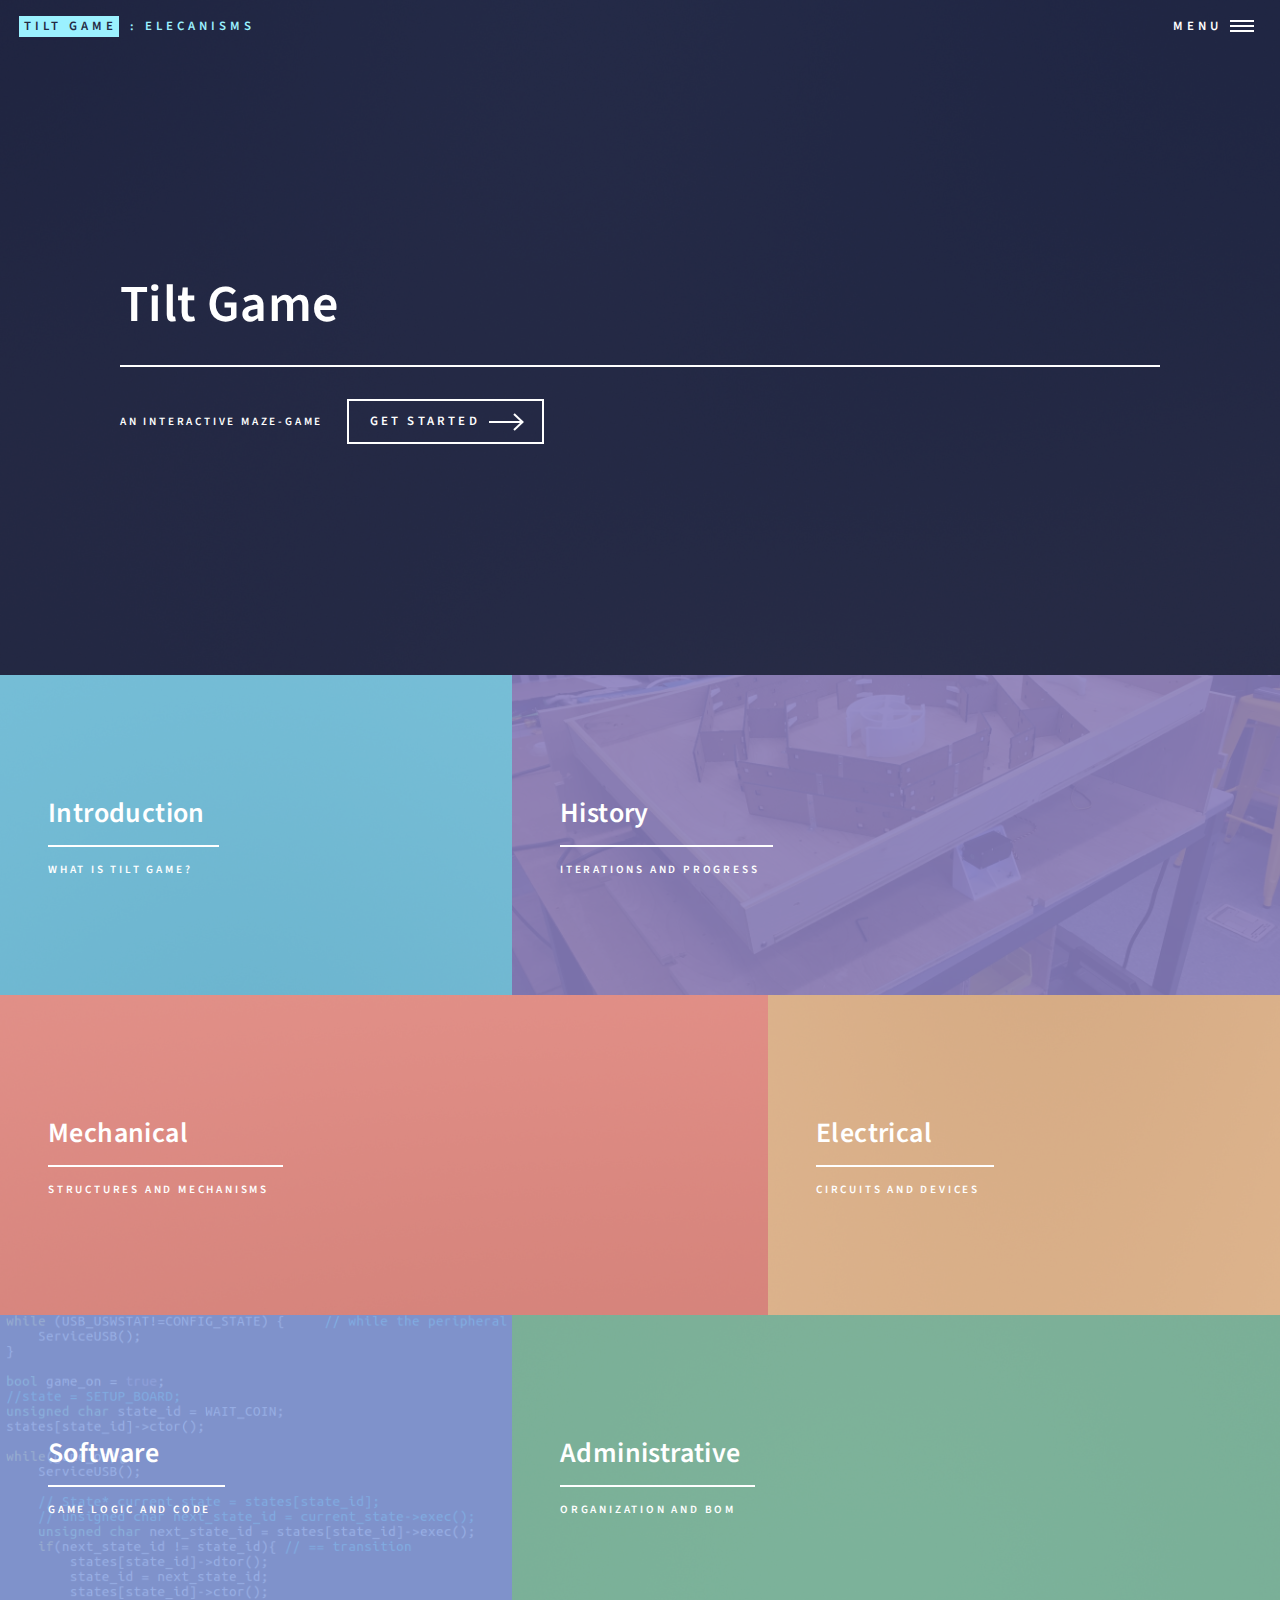
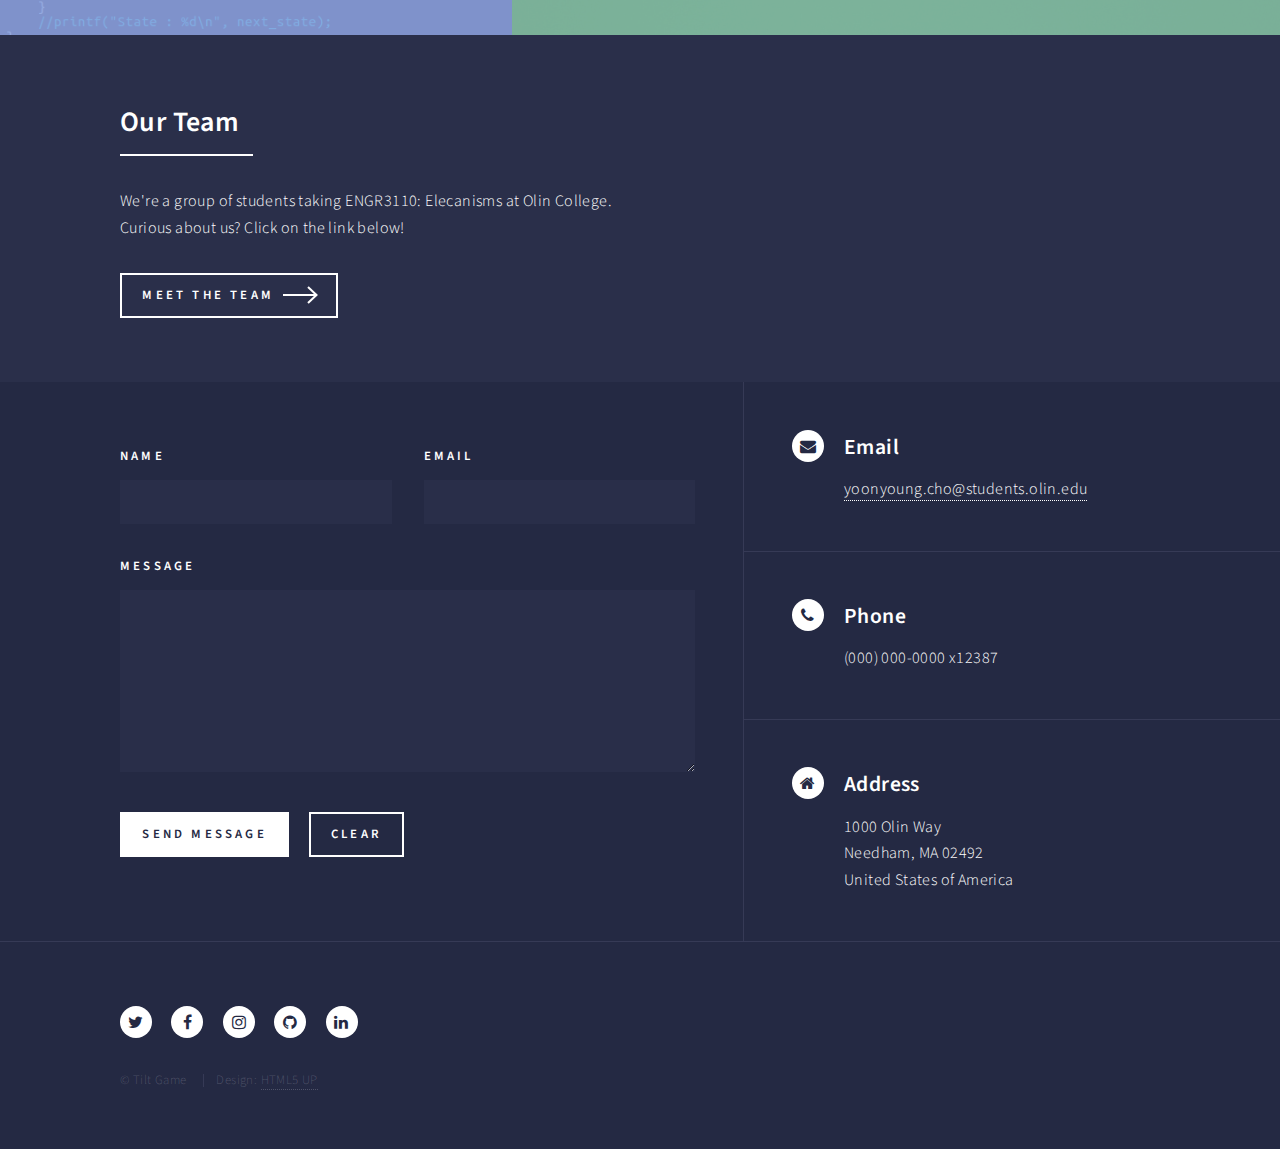
==== commit eeeed85b: "saving progress : some preliminary grounding work for history, and other layout stuff" ====
--- a/index.html
+++ b/index.html
@@ -5,206 +5,224 @@
 	Free for personal and commercial use under the CCA 3.0 license (html5up.net/license)
 -->
 <html>
-	<head>
-		<title>Tilt Game</title>
-		<meta charset="utf-8" />
-		<meta name="viewport" content="width=device-width, initial-scale=1, user-scalable=no" />
-		<!--[if lte IE 8]><script src="assets/js/ie/html5shiv.js"></script><![endif]-->
-		<link rel="stylesheet" href="assets/css/main.css" />
-		<!--[if lte IE 9]><link rel="stylesheet" href="assets/css/ie9.css" /><![endif]-->
-		<!--[if lte IE 8]><link rel="stylesheet" href="assets/css/ie8.css" /><![endif]-->
-		<script src="assets/js/jquery.min.js"></script>
-		<script>
-			$(function(){
-				$.get("menu.html", function(data){
-					$("#div-menu").replaceWith(data);
-				});
-			});
-		</script>
-	</head>
-	<body>
-	<!-- Menu -->
-	<div id="div-menu">
-	</div>
-		<!-- Wrapper -->
-			<div id="wrapper">
-
-				<!-- Header -->
-					<header id="header" class="alt">
-						<a href="index.html" class="logo"><strong>Tilt Game</strong> <span> : Elecanisms</span></a>
-						<nav>
-							<a href="#menu">Menu</a>
-						</nav>
-					</header>
-
-
-				<!-- Banner -->
-					<section id="banner" class="major">
-						<div class="inner">
-							<header class="major">
-								<h1>Tilt Game</h1>
-							</header>
-							<div class="content">
-								<p>An interactive maze-game</p>
-								<ul class="actions">
-									<li><a href="#one" class="button next scrolly">Get Started</a></li>
-								</ul>
-							</div>
-						</div>
-					</section>
-
-				<!-- Main -->
-					<div id="main">
-
-						<!-- One -->
-							<section id="one" class="tiles">
-								<article>
-									<span class="image">
-										<img src="images/pic01.jpg" alt="" />
-									</span>
-									<header class="major">
-										<h3><a href="introduction.html" class="link">Introduction</a></h3>
-										<p>What is Tilt Game?</p>
-									</header>
-								</article>
-								<article>
-									<span class="image">
-										<img src="images/pic02.jpg" alt="" />
-									</span>
-									<header class="major">
-										<h3><a href="landing.html" class="link">History</a></h3>
-										<p>Iterations and Progress</p>
-									</header>
-								</article>
-								<article>
-									<span class="image">
-										<img src="images/pic03.jpg" alt="" />
-									</span>
-									<header class="major">
-										<h3><a href="landing.html" class="link">Mechanical</a></h3>
-										<p>Structures and Mechanisms</p>
-									</header>
-								</article>
-								<article>
-									<span class="image">
-										<img src="images/pic04.jpg" alt="" />
-									</span>
-									<header class="major">
-										<h3><a href="landing.html" class="link">Electrical</a></h3>
-										<p>Circuits and Devices</p>
-									</header>
-								</article>
-								<article>
-									<span class="image">
-										<img src="images/pic05.jpg" alt="" />
-									</span>
-									<header class="major">
-										<h3><a href="landing.html" class="link">Software</a></h3>
-										<p>Game Logic and Code</p>
-									</header>
-								</article>
-								<article>
-									<span class="image">
-										<img src="images/pic06.jpg" alt="" />
-									</span>
-									<header class="major">
-										<h3><a href="landing.html" class="link">Administrative</a></h3>
-										<p>Organization and BoM</p>
-									</header>
-								</article>
-							</section>
-
-						<!-- Two -->
-							<section id="two">
-								<div class="inner">
-									<header class="major">
-										<h2>Our Team</h2>
-									</header>
-									<p>We're a group of students taking ENGR3110: Elecanisms at Olin College. Curious about us? Click on the link below!</p>
-									<ul class="actions">
-										<li><a href="landing.html" class="button next">Meet the Team</a></li>
-									</ul>
-								</div>
-							</section>
-
-					</div>
-
-				<!-- Contact -->
-					<section id="contact">
-						<div class="inner">
-							<section>
-								<form method="post" action="#">
-									<div class="field half first">
-										<label for="name">Name</label>
-										<input type="text" name="name" id="name" />
-									</div>
-									<div class="field half">
-										<label for="email">Email</label>
-										<input type="text" name="email" id="email" />
-									</div>
-									<div class="field">
-										<label for="message">Message</label>
-										<textarea name="message" id="message" rows="6"></textarea>
-									</div>
-									<ul class="actions">
-										<li><input type="submit" value="Send Message" class="special" /></li>
-										<li><input type="reset" value="Clear" /></li>
-									</ul>
-								</form>
-							</section>
-							<section class="split">
-								<section>
-									<div class="contact-method">
-										<span class="icon alt fa-envelope"></span>
-										<h3>Email</h3>
-										<a href="#">yoonyoung.cho@students.olin.edu</a>
-									</div>
-								</section>
-								<section>
-									<div class="contact-method">
-										<span class="icon alt fa-phone"></span>
-										<h3>Phone</h3>
-										<span>(000) 000-0000 x12387</span>
-									</div>
-								</section>
-								<section>
-									<div class="contact-method">
-										<span class="icon alt fa-home"></span>
-										<h3>Address</h3>
-										<span>1000 Olin Way<br />
-										Needham, MA 02492<br />
+<head profile="http://www.w3.org/2005/10/profile">
+    <title>Tilt Game</title>
+    <meta charset="utf-8"/>
+    <meta name="viewport" content="width=device-width, initial-scale=1, user-scalable=no"/>
+    <!--[if lte IE 8]>
+    <script src="assets/js/ie/html5shiv.js"></script><![endif]-->
+    <link rel="stylesheet" href="assets/css/main.css"/>
+    <!--[if lte IE 9]>
+    <link rel="stylesheet" href="assets/css/ie9.css"/><![endif]-->
+    <!--[if lte IE 8]>
+    <link rel="stylesheet" href="assets/css/ie8.css"/><![endif]-->
+    <script src="assets/js/jquery.min.js"></script>
+    <script>
+        $(function () {
+            $.get("menu.html", function (data) {
+                $("#div-menu").replaceWith(data);
+            });
+        });
+    </script>
+    <link rel="icon"
+          type="image/png"
+          href="./images/icon.png">
+<body>
+<!-- Menu -->
+<div id="div-menu">
+</div>
+<!-- Wrapper -->
+<div id="wrapper">
+
+    <!-- Header -->
+    <header id="header" class="alt">
+        <a href="index.html" class="logo"><strong>Tilt Game</strong> <span> : Elecanisms</span></a>
+        <nav>
+            <a href="#menu">Menu</a>
+        </nav>
+    </header>
+
+
+    <!-- Banner -->
+    <section id="banner" class="major">
+        <div class="inner">
+            <header class="major">
+                <h1>
+                    <p style="margin: 0 0 0 0;">Tilt Game</p></h1>
+            </header>
+            <div class="content">
+                <p>An interactive maze-game</p>
+                <ul class="actions">
+                    <li><a href="#one" class="button next scrolly">Get Started</a></li>
+                </ul>
+            </div>
+        </div>
+    </section>
+
+    <!-- Main -->
+    <div id="main">
+
+        <!-- One -->
+        <section id="one" class="tiles">
+            <article>
+                <span class="image">
+                    <img src="images/pic01.jpg" alt=""/>
+                </span>
+                <header class="major">
+                    <h3><a href="introduction.html" class="link">Introduction</a></h3>
+
+                    <p>What is Tilt Game?</p>
+                </header>
+            </article>
+            <article>
+                <span class="image">
+                    <img src="images/sprint_2.jpg" alt=""/>
+                </span>
+                <header class="major">
+                    <h3><a href="history.html" class="link">History</a></h3>
+
+                    <p>Iterations and Progress</p>
+                </header>
+            </article>
+            <article>
+                <span class="image">
+                    <img src="images/pic03.jpg" alt=""/>
+                </span>
+                <header class="major">
+                    <h3><a href="landing.html" class="link">Mechanical</a></h3>
+
+                    <p>Structures and Mechanisms</p>
+                </header>
+            </article>
+            <article>
+                <span class="image">
+                    <img src="images/pic04.jpg" alt=""/>
+                </span>
+                <header class="major">
+                    <h3><a href="landing.html" class="link">Electrical</a></h3>
+
+                    <p>Circuits and Devices</p>
+                </header>
+            </article>
+            <article>
+                <span class="image">
+                    <img src="images/code.png" alt=""/>
+                </span>
+                <header class="major">
+                    <h3><a href="landing.html" class="link">Software</a></h3>
+
+                    <p>Game Logic and Code</p>
+                </header>
+            </article>
+            <article>
+                <span class="image">
+                    <img src="images/pic06.jpg" alt=""/>
+                </span>
+                <header class="major">
+                    <h3><a href="landing.html" class="link">Administrative</a></h3>
+
+                    <p>Organization and BoM</p>
+                </header>
+            </article>
+        </section>
+
+        <!-- Two -->
+        <section id="two">
+            <div class="inner">
+                <header class="major">
+                    <h2>Our Team</h2>
+                </header>
+                <p>We're a group of students taking ENGR3110: Elecanisms at Olin College. <br>Curious about us? Click on the
+                    link below!</p>
+                <ul class="actions">
+                    <li><a href="landing.html" class="button next">Meet the Team</a></li>
+                </ul>
+            </div>
+        </section>
+
+    </div>
+
+    <!-- Contact -->
+    <section id="contact">
+        <div class="inner">
+            <section>
+                <form method="post" action="#">
+                    <div class="field half first">
+                        <label for="name">Name</label>
+                        <input type="text" name="name" id="name"/>
+                    </div>
+                    <div class="field half">
+                        <label for="email">Email</label>
+                        <input type="text" name="email" id="email"/>
+                    </div>
+                    <div class="field">
+                        <label for="message">Message</label>
+                        <textarea name="message" id="message" rows="6"></textarea>
+                    </div>
+                    <ul class="actions">
+                        <li><input type="submit" value="Send Message" class="special"/></li>
+                        <li><input type="reset" value="Clear"/></li>
+                    </ul>
+                </form>
+            </section>
+            <section class="split">
+                <section>
+                    <div class="contact-method">
+                        <span class="icon alt fa-envelope"></span>
+
+                        <h3>Email</h3>
+                        <a href="#">yoonyoung.cho@students.olin.edu</a>
+                    </div>
+                </section>
+                <section>
+                    <div class="contact-method">
+                        <span class="icon alt fa-phone"></span>
+
+                        <h3>Phone</h3>
+                        <span>(000) 000-0000 x12387</span>
+                    </div>
+                </section>
+                <section>
+                    <div class="contact-method">
+                        <span class="icon alt fa-home"></span>
+
+                        <h3>Address</h3>
+										<span>1000 Olin Way<br/>
+										Needham, MA 02492<br/>
 										United States of America</span>
-									</div>
-								</section>
-							</section>
-						</div>
-					</section>
-
-				<!-- Footer -->
-					<footer id="footer">
-						<div class="inner">
-							<ul class="icons">
-								<li><a href="#" class="icon alt fa-twitter"><span class="label">Twitter</span></a></li>
-								<li><a href="#" class="icon alt fa-facebook"><span class="label">Facebook</span></a></li>
-								<li><a href="#" class="icon alt fa-instagram"><span class="label">Instagram</span></a></li>
-								<li><a href="#" class="icon alt fa-github"><span class="label">GitHub</span></a></li>
-								<li><a href="#" class="icon alt fa-linkedin"><span class="label">LinkedIn</span></a></li>
-							</ul>
-							<ul class="copyright">
-								<li>&copy; Tilt Game</li><li>Design: <a href="https://html5up.net">HTML5 UP</a></li>
-							</ul>
-						</div>
-					</footer>
-
-			</div>
-
-		<!-- Scripts -->
-			<script src="assets/js/jquery.scrolly.min.js"></script>
-			<script src="assets/js/jquery.scrollex.min.js"></script>
-			<script src="assets/js/skel.min.js"></script>
-			<script src="assets/js/util.js"></script>
-			<!--[if lte IE 8]><script src="assets/js/ie/respond.min.js"></script><![endif]-->
-			<script src="assets/js/main.js"></script>
-
-	</body>
+                    </div>
+                </section>
+            </section>
+        </div>
+    </section>
+
+    <!-- Footer -->
+    <footer id="footer">
+        <div class="inner">
+            <ul class="icons">
+                <li><a href="#" class="icon alt fa-twitter"><span class="label">Twitter</span></a></li>
+                <li><a href="#" class="icon alt fa-facebook"><span class="label">Facebook</span></a></li>
+                <li><a href="#" class="icon alt fa-instagram"><span class="label">Instagram</span></a></li>
+                <li><a href="#" class="icon alt fa-github"><span class="label">GitHub</span></a></li>
+                <li><a href="#" class="icon alt fa-linkedin"><span class="label">LinkedIn</span></a></li>
+            </ul>
+            <ul class="copyright">
+                <li>&copy; Tilt Game</li>
+                <li>Design: <a href="https://html5up.net">HTML5 UP</a></li>
+            </ul>
+        </div>
+    </footer>
+
+</div>
+
+<!-- Scripts -->
+<script src="assets/js/jquery.scrolly.min.js"></script>
+<script src="assets/js/jquery.scrollex.min.js"></script>
+<script src="assets/js/skel.min.js"></script>
+<script src="assets/js/util.js"></script>
+<!--[if lte IE 8]>
+<script src="assets/js/ie/respond.min.js"></script><![endif]-->
+<script src="assets/js/main.js"></script>
+
+</body>
 </html>--- a/assets/css/main.css
+++ b/assets/css/main.css
@@ -2202,6 +2202,9 @@
 
 		.image img {
 			display: block;
+		}
+		.image iframe {
+			display : block
 		}
 
 		.image.left, .image.right {
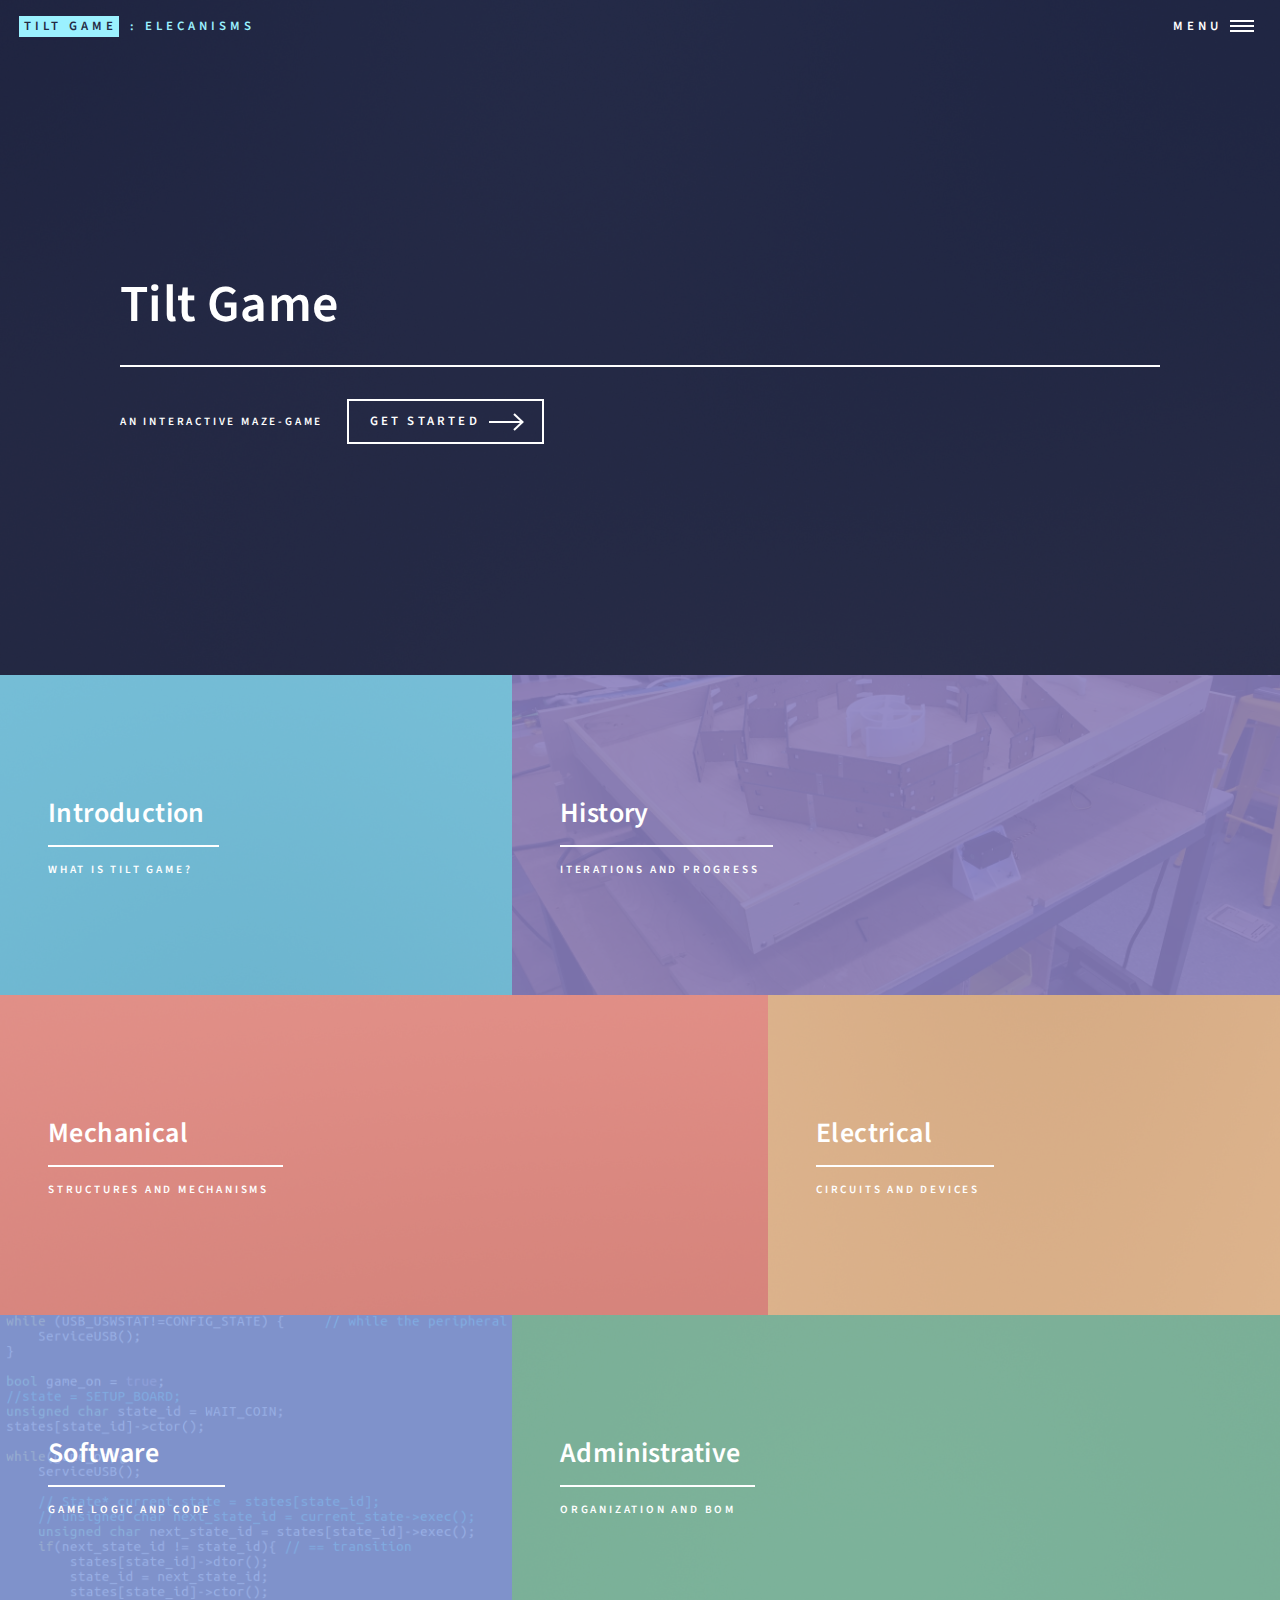
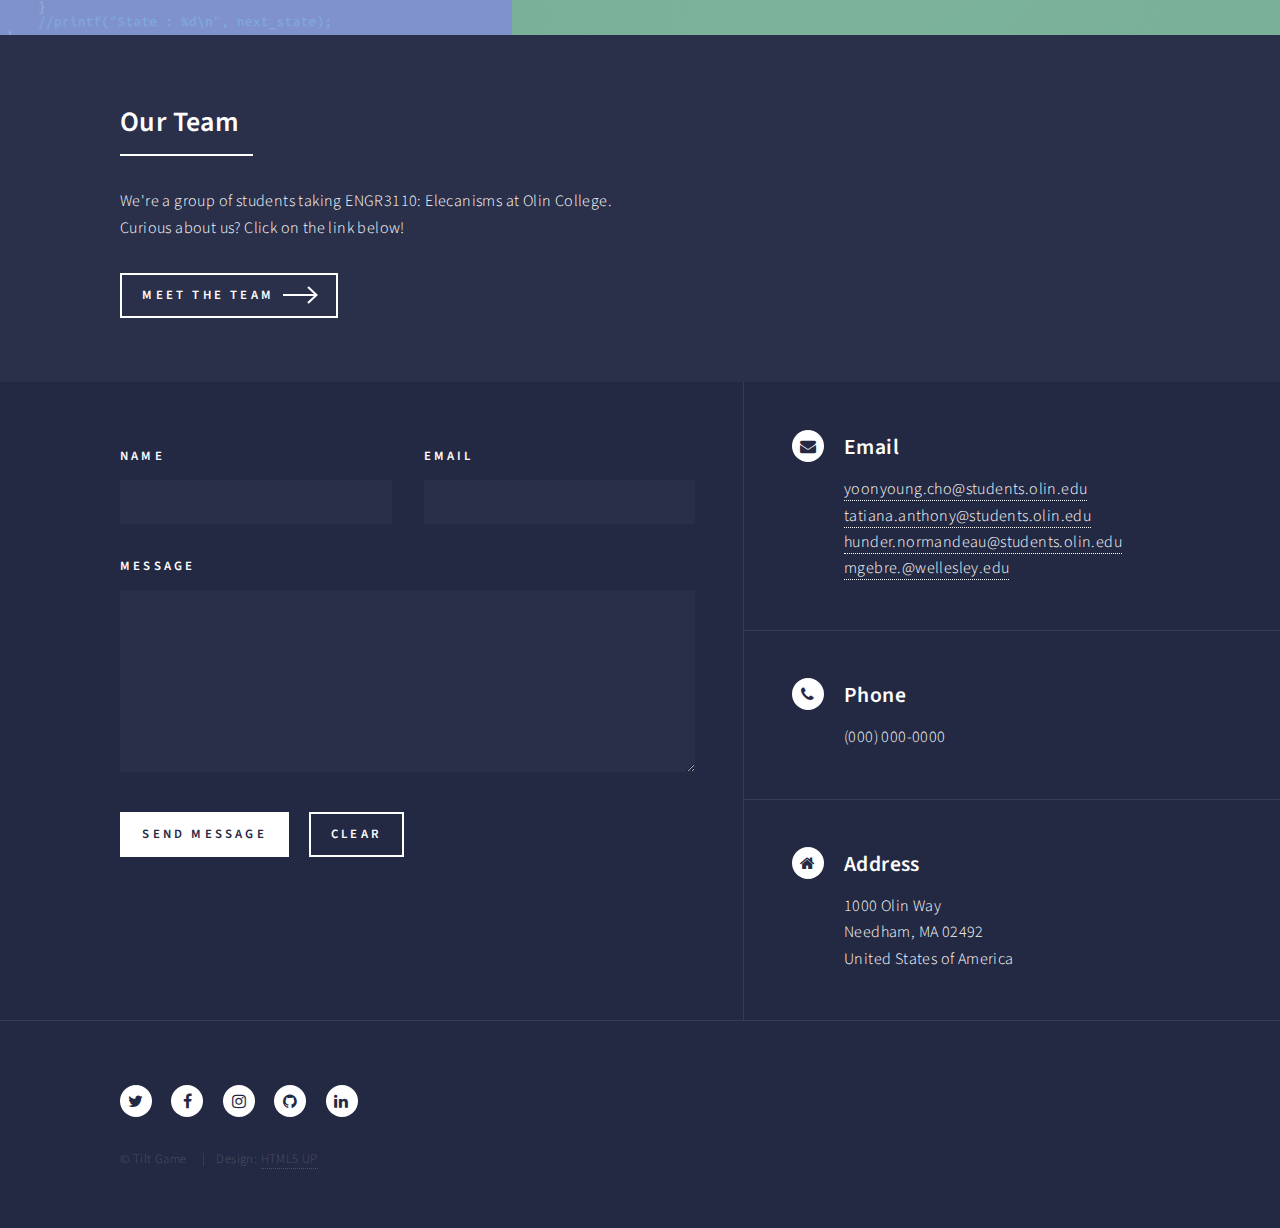
==== commit 029fce13: "saving progress, better formatting and laid out some foundations" ====
--- a/index.html
+++ b/index.html
@@ -17,20 +17,13 @@
     <!--[if lte IE 8]>
     <link rel="stylesheet" href="assets/css/ie8.css"/><![endif]-->
     <script src="assets/js/jquery.min.js"></script>
-    <script>
-        $(function () {
-            $.get("menu.html", function (data) {
-                $("#div-menu").replaceWith(data);
-            });
-        });
-    </script>
+    <script src="assets/js/load-div.js"></script>
     <link rel="icon"
           type="image/png"
           href="./images/icon.png">
 <body>
 <!-- Menu -->
-<div id="div-menu">
-</div>
+<div id="div-menu"></div>
 <!-- Wrapper -->
 <div id="wrapper">
 
@@ -89,7 +82,7 @@
                     <img src="images/pic03.jpg" alt=""/>
                 </span>
                 <header class="major">
-                    <h3><a href="landing.html" class="link">Mechanical</a></h3>
+                    <h3><a href="mechanical.html" class="link">Mechanical</a></h3>
 
                     <p>Structures and Mechanisms</p>
                 </header>
@@ -99,7 +92,7 @@
                     <img src="images/pic04.jpg" alt=""/>
                 </span>
                 <header class="major">
-                    <h3><a href="landing.html" class="link">Electrical</a></h3>
+                    <h3><a href="electrical.html" class="link">Electrical</a></h3>
 
                     <p>Circuits and Devices</p>
                 </header>
@@ -109,7 +102,7 @@
                     <img src="images/code.png" alt=""/>
                 </span>
                 <header class="major">
-                    <h3><a href="landing.html" class="link">Software</a></h3>
+                    <h3><a href="software.html" class="link">Software</a></h3>
 
                     <p>Game Logic and Code</p>
                 </header>
@@ -119,7 +112,7 @@
                     <img src="images/pic06.jpg" alt=""/>
                 </span>
                 <header class="major">
-                    <h3><a href="landing.html" class="link">Administrative</a></h3>
+                    <h3><a href="administrative.html" class="link">Administrative</a></h3>
 
                     <p>Organization and BoM</p>
                 </header>
@@ -132,10 +125,11 @@
                 <header class="major">
                     <h2>Our Team</h2>
                 </header>
-                <p>We're a group of students taking ENGR3110: Elecanisms at Olin College. <br>Curious about us? Click on the
+                <p>We're a group of students taking ENGR3110: Elecanisms at Olin College. <br>Curious about us? Click on
+                    the
                     link below!</p>
                 <ul class="actions">
-                    <li><a href="landing.html" class="button next">Meet the Team</a></li>
+                    <li><a href="team.html" class="button next">Meet the Team</a></li>
                 </ul>
             </div>
         </section>
@@ -143,75 +137,10 @@
     </div>
 
     <!-- Contact -->
-    <section id="contact">
-        <div class="inner">
-            <section>
-                <form method="post" action="#">
-                    <div class="field half first">
-                        <label for="name">Name</label>
-                        <input type="text" name="name" id="name"/>
-                    </div>
-                    <div class="field half">
-                        <label for="email">Email</label>
-                        <input type="text" name="email" id="email"/>
-                    </div>
-                    <div class="field">
-                        <label for="message">Message</label>
-                        <textarea name="message" id="message" rows="6"></textarea>
-                    </div>
-                    <ul class="actions">
-                        <li><input type="submit" value="Send Message" class="special"/></li>
-                        <li><input type="reset" value="Clear"/></li>
-                    </ul>
-                </form>
-            </section>
-            <section class="split">
-                <section>
-                    <div class="contact-method">
-                        <span class="icon alt fa-envelope"></span>
-
-                        <h3>Email</h3>
-                        <a href="#">yoonyoung.cho@students.olin.edu</a>
-                    </div>
-                </section>
-                <section>
-                    <div class="contact-method">
-                        <span class="icon alt fa-phone"></span>
-
-                        <h3>Phone</h3>
-                        <span>(000) 000-0000 x12387</span>
-                    </div>
-                </section>
-                <section>
-                    <div class="contact-method">
-                        <span class="icon alt fa-home"></span>
-
-                        <h3>Address</h3>
-										<span>1000 Olin Way<br/>
-										Needham, MA 02492<br/>
-										United States of America</span>
-                    </div>
-                </section>
-            </section>
-        </div>
-    </section>
+    <div id="div-contact"></div>
 
     <!-- Footer -->
-    <footer id="footer">
-        <div class="inner">
-            <ul class="icons">
-                <li><a href="#" class="icon alt fa-twitter"><span class="label">Twitter</span></a></li>
-                <li><a href="#" class="icon alt fa-facebook"><span class="label">Facebook</span></a></li>
-                <li><a href="#" class="icon alt fa-instagram"><span class="label">Instagram</span></a></li>
-                <li><a href="#" class="icon alt fa-github"><span class="label">GitHub</span></a></li>
-                <li><a href="#" class="icon alt fa-linkedin"><span class="label">LinkedIn</span></a></li>
-            </ul>
-            <ul class="copyright">
-                <li>&copy; Tilt Game</li>
-                <li>Design: <a href="https://html5up.net">HTML5 UP</a></li>
-            </ul>
-        </div>
-    </footer>
+    <div id="div-footer"></div>
 
 </div>
 
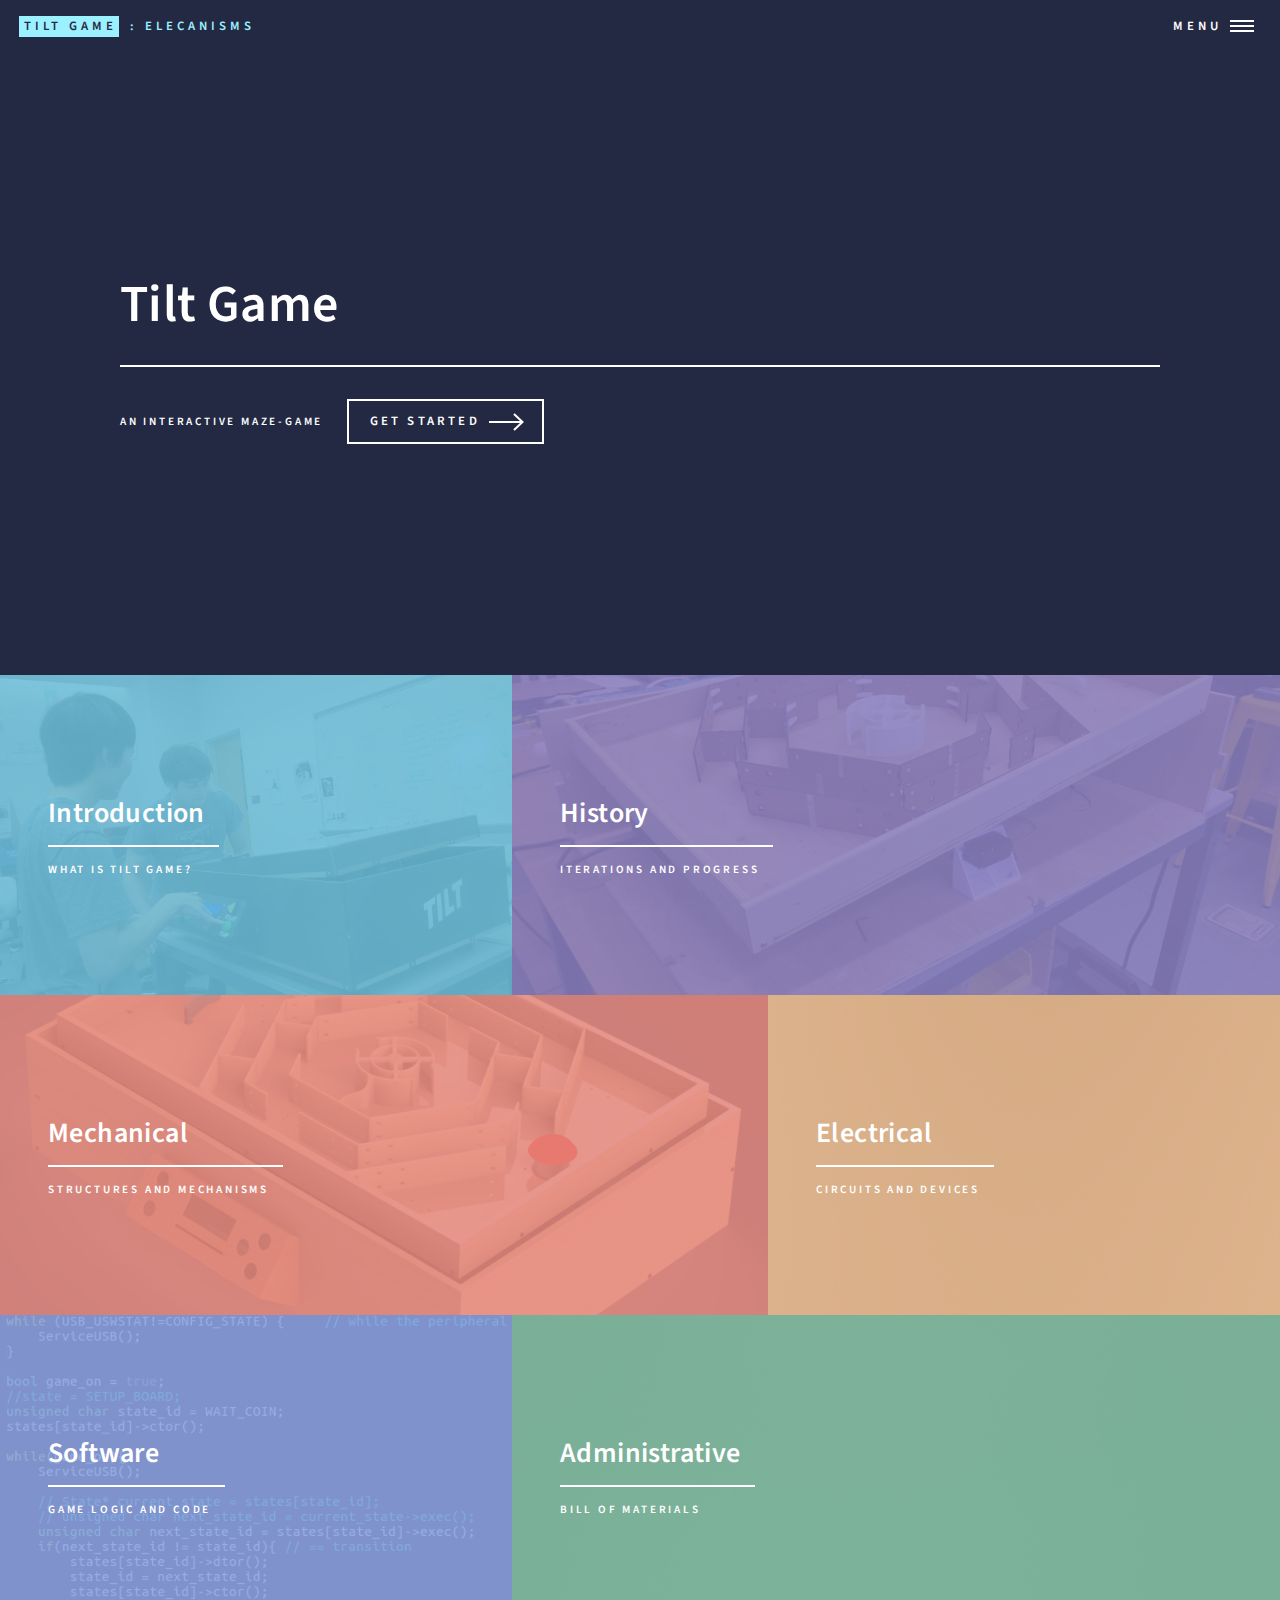
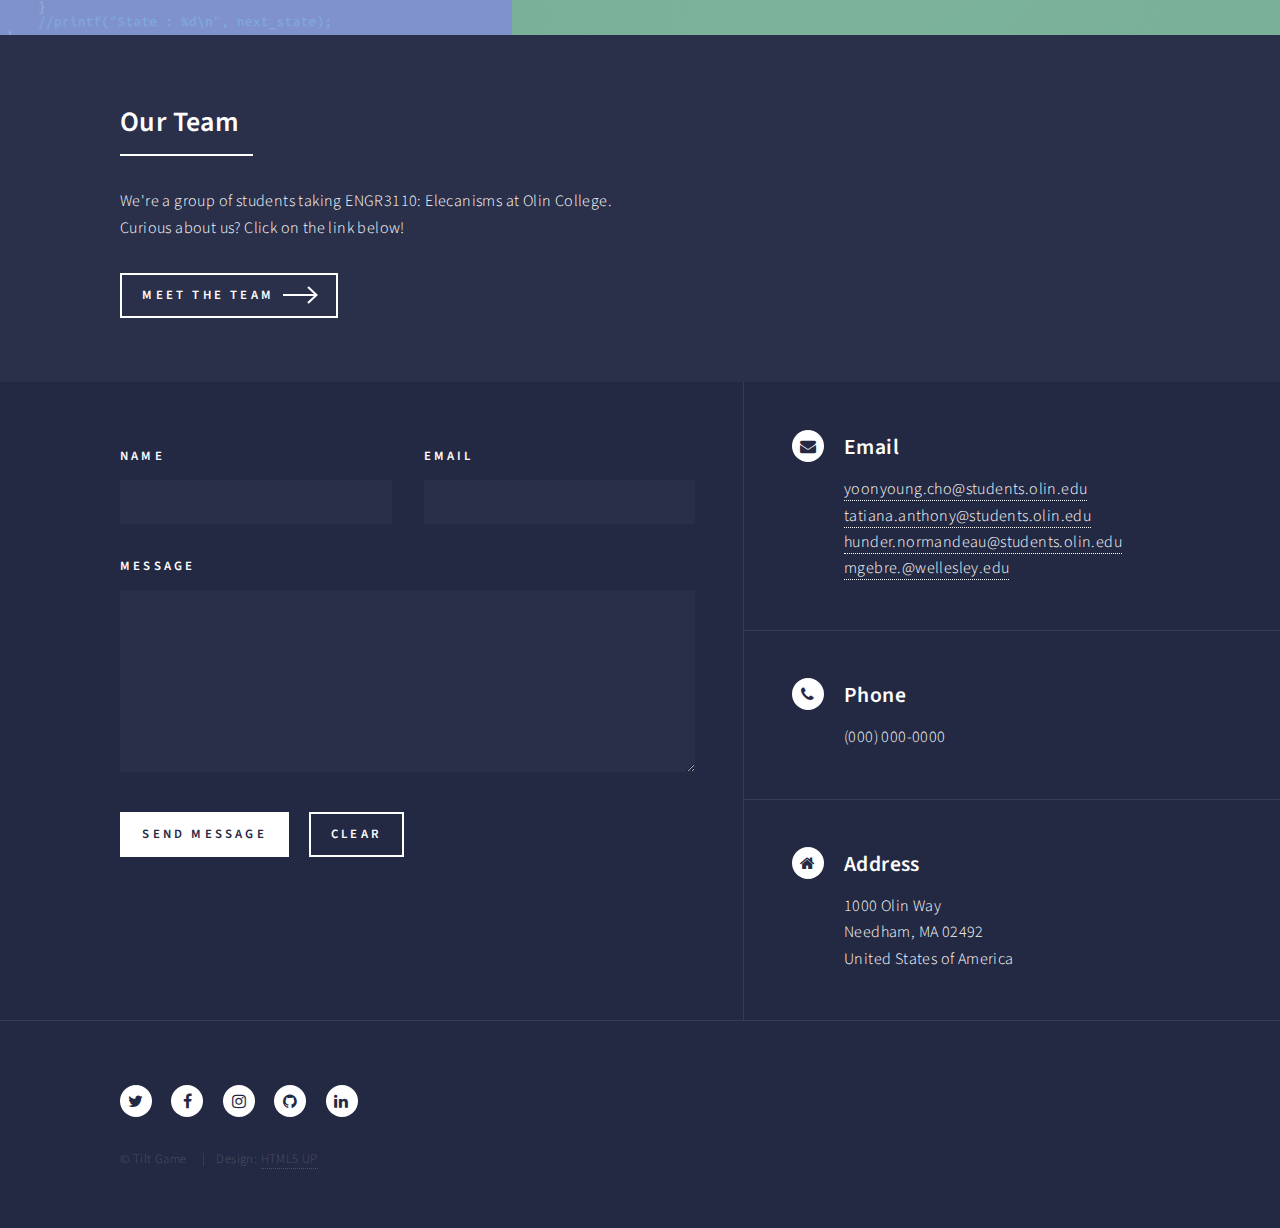
==== commit f280fab4: "saving progress" ====
--- a/index.html
+++ b/index.html
@@ -43,6 +43,10 @@
                 <h1>
                     <p style="margin: 0 0 0 0;">Tilt Game</p></h1>
             </header>
+            <span class="image">
+                <img src="images/steven.jpeg" alt=""/>
+            </span>
+
             <div class="content">
                 <p>An interactive maze-game</p>
                 <ul class="actions">
@@ -59,7 +63,7 @@
         <section id="one" class="tiles">
             <article>
                 <span class="image">
-                    <img src="images/pic01.jpg" alt=""/>
+                    <img src="images/in_game.jpg" alt=""/>
                 </span>
                 <header class="major">
                     <h3><a href="introduction.html" class="link">Introduction</a></h3>
@@ -79,7 +83,7 @@
             </article>
             <article>
                 <span class="image">
-                    <img src="images/pic03.jpg" alt=""/>
+                    <img src="images/TILT.png" alt=""/>
                 </span>
                 <header class="major">
                     <h3><a href="mechanical.html" class="link">Mechanical</a></h3>
@@ -114,7 +118,7 @@
                 <header class="major">
                     <h3><a href="administrative.html" class="link">Administrative</a></h3>
 
-                    <p>Organization and BoM</p>
+                    <p>Bill of Materials</p>
                 </header>
             </article>
         </section>
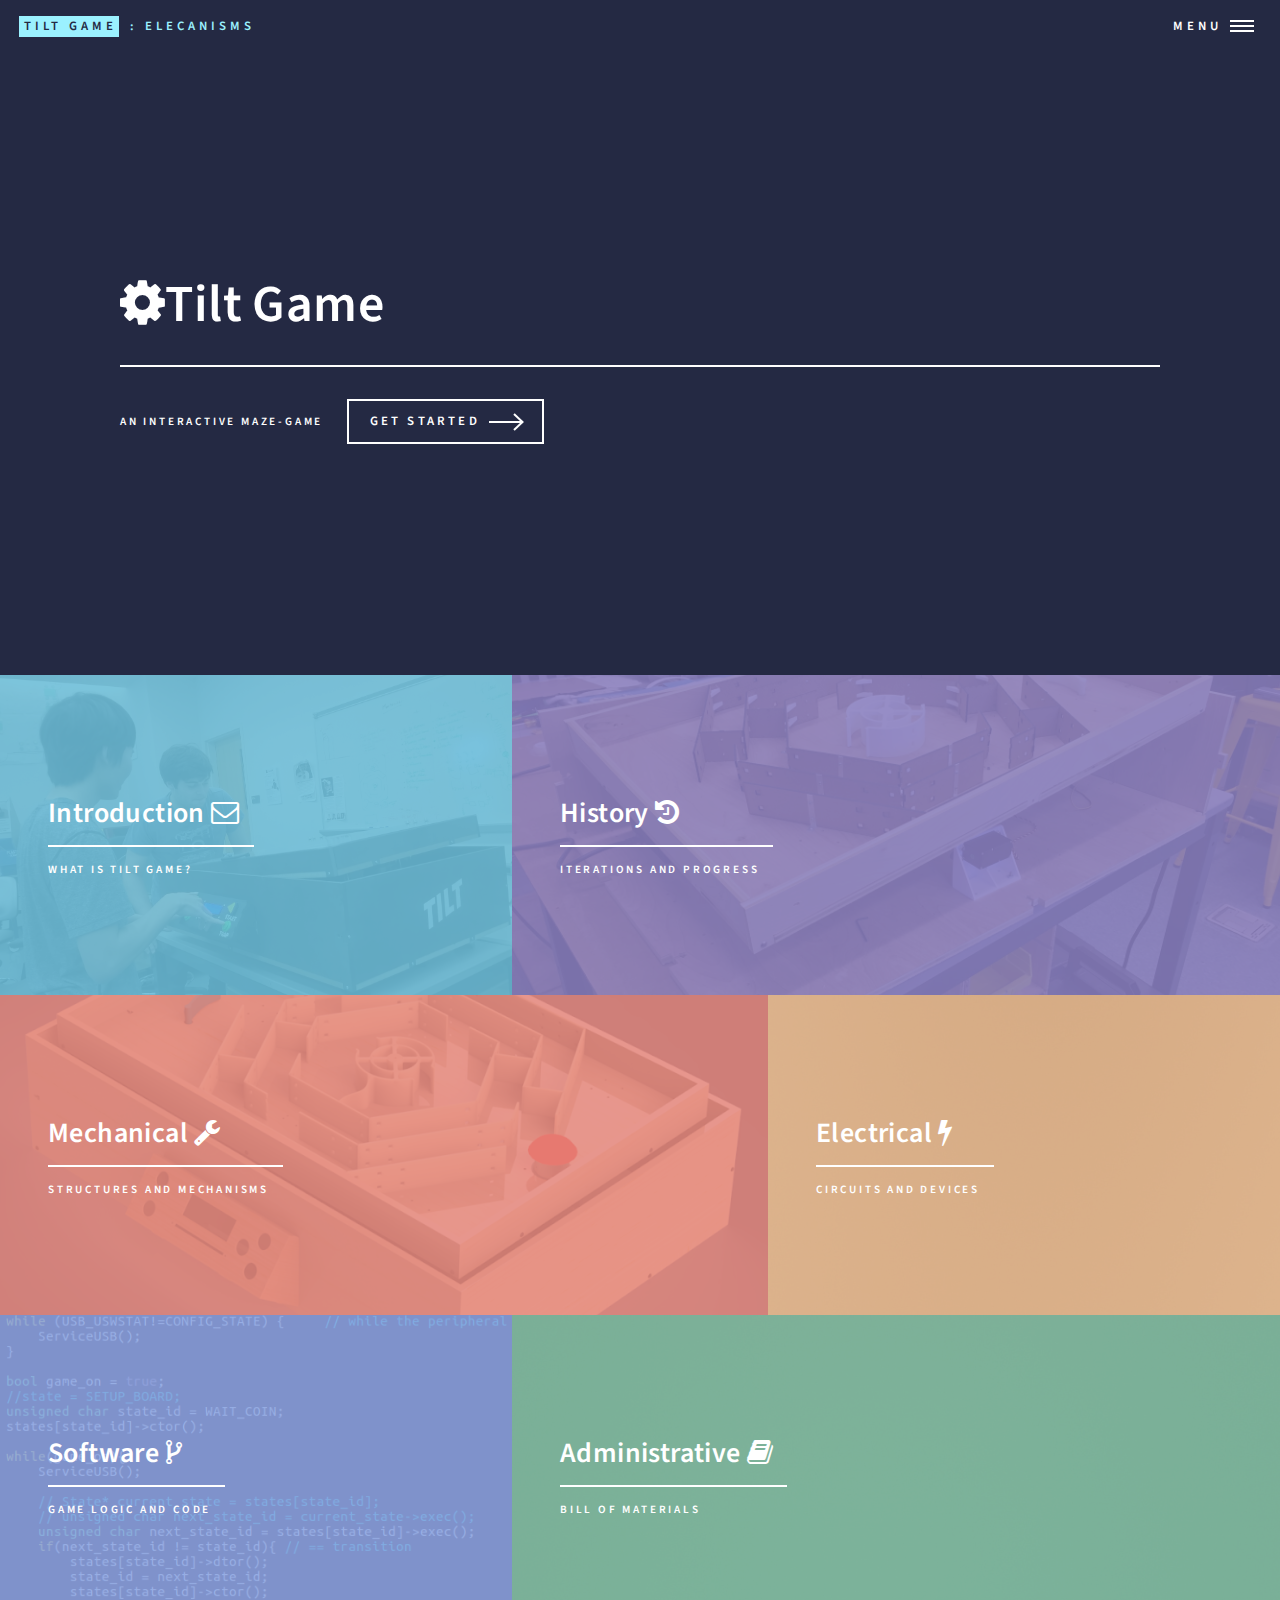
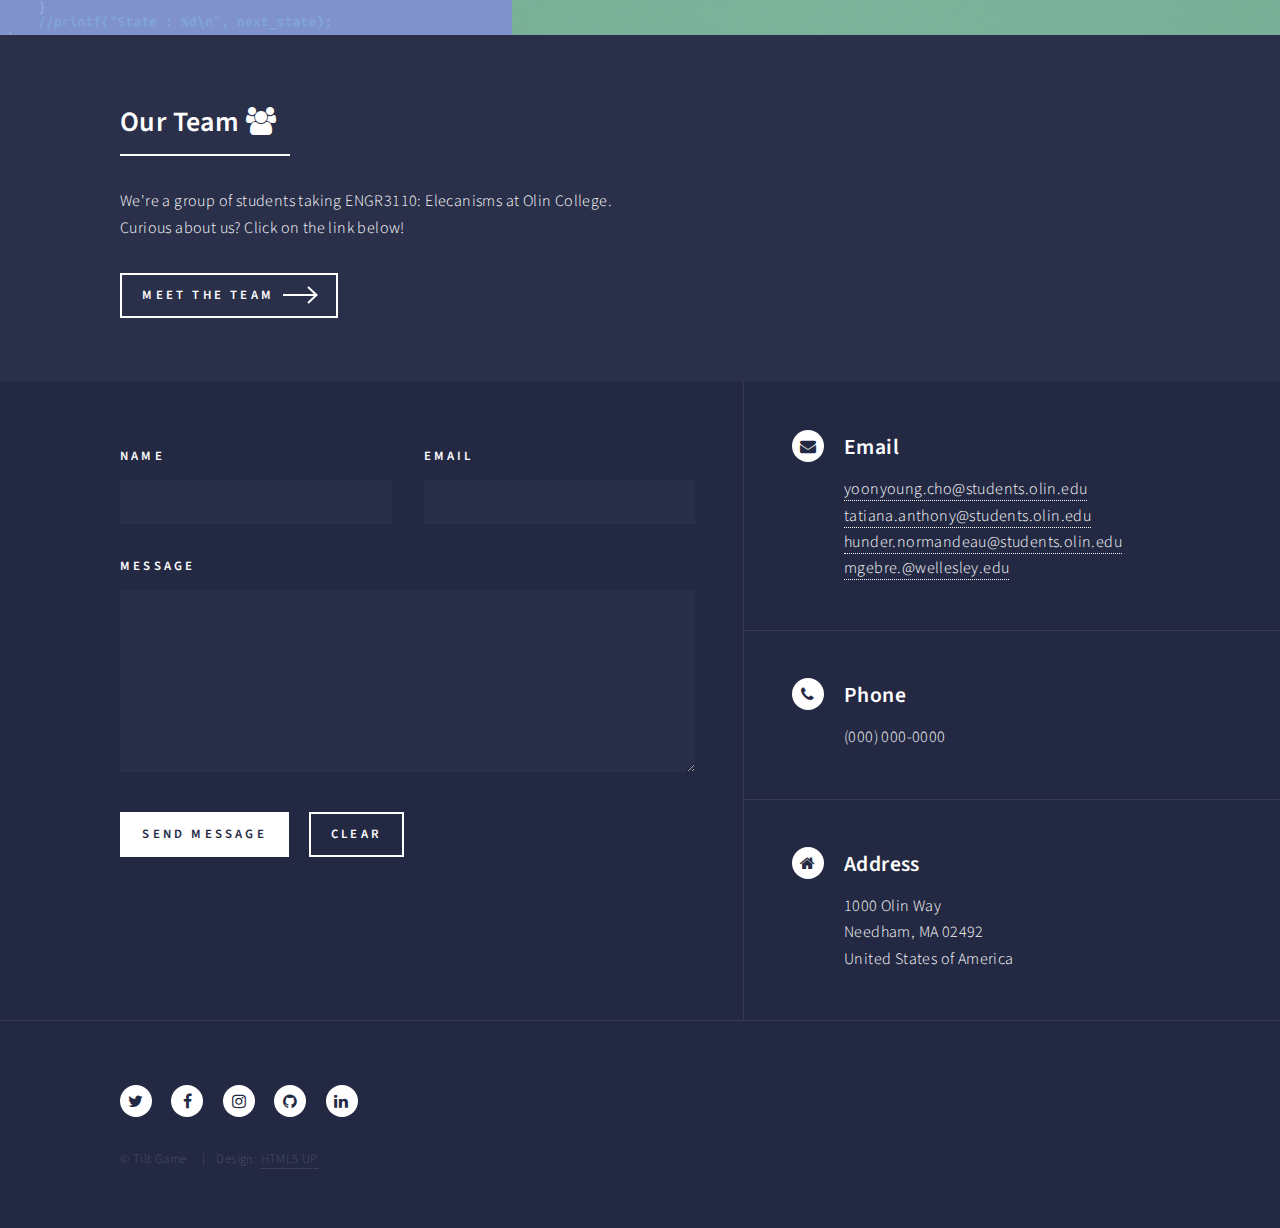
==== commit 05d98d34: "done with intro and some icon-related stuff" ====
--- a/index.html
+++ b/index.html
@@ -16,12 +16,14 @@
     <link rel="stylesheet" href="assets/css/ie9.css"/><![endif]-->
     <!--[if lte IE 8]>
     <link rel="stylesheet" href="assets/css/ie8.css"/><![endif]-->
+    <link rel="stylesheet" href="assets/css/font-awesome.min.css"/>
     <script src="assets/js/jquery.min.js"></script>
     <script src="assets/js/load-div.js"></script>
     <link rel="icon"
           type="image/png"
           href="./images/icon.png">
 <body>
+<!--<embed src="assets/music/background.mp3" autostart="true" loop="true">-->
 <!-- Menu -->
 <div id="div-menu"></div>
 <!-- Wrapper -->
@@ -41,7 +43,7 @@
         <div class="inner">
             <header class="major">
                 <h1>
-                    <p style="margin: 0 0 0 0;">Tilt Game</p></h1>
+                    <p style="margin: 0 0 0 0;"><i class="fa fa-cog fa-spin"></i>Tilt Game</p></h1>
             </header>
             <span class="image">
                 <img src="images/steven.jpeg" alt=""/>
@@ -66,7 +68,7 @@
                     <img src="images/in_game.jpg" alt=""/>
                 </span>
                 <header class="major">
-                    <h3><a href="introduction.html" class="link">Introduction</a></h3>
+                    <h3><a href="introduction.html" class="link">Introduction <i class="fa fa-envelope-o"></i></a></h3>
 
                     <p>What is Tilt Game?</p>
                 </header>
@@ -76,7 +78,7 @@
                     <img src="images/sprint_2.jpg" alt=""/>
                 </span>
                 <header class="major">
-                    <h3><a href="history.html" class="link">History</a></h3>
+                    <h3><a href="history.html" class="link">History <i class="fa fa-history"></i></a></h3>
 
                     <p>Iterations and Progress</p>
                 </header>
@@ -86,7 +88,7 @@
                     <img src="images/TILT.png" alt=""/>
                 </span>
                 <header class="major">
-                    <h3><a href="mechanical.html" class="link">Mechanical</a></h3>
+                    <h3><a href="mechanical.html" class="link">Mechanical <i class="fa fa-wrench"></i></a></h3>
 
                     <p>Structures and Mechanisms</p>
                 </header>
@@ -96,7 +98,7 @@
                     <img src="images/pic04.jpg" alt=""/>
                 </span>
                 <header class="major">
-                    <h3><a href="electrical.html" class="link">Electrical</a></h3>
+                    <h3><a href="electrical.html" class="link">Electrical <i class="fa fa-bolt"></i></a></h3>
 
                     <p>Circuits and Devices</p>
                 </header>
@@ -106,7 +108,7 @@
                     <img src="images/code.png" alt=""/>
                 </span>
                 <header class="major">
-                    <h3><a href="software.html" class="link">Software</a></h3>
+                    <h3><a href="software.html" class="link">Software <i class="fa fa-code-fork"></i></a></h3>
 
                     <p>Game Logic and Code</p>
                 </header>
@@ -116,7 +118,7 @@
                     <img src="images/pic06.jpg" alt=""/>
                 </span>
                 <header class="major">
-                    <h3><a href="administrative.html" class="link">Administrative</a></h3>
+                    <h3><a href="administrative.html" class="link">Administrative <i class="fa fa-book"></i></a></h3>
 
                     <p>Bill of Materials</p>
                 </header>
@@ -127,7 +129,7 @@
         <section id="two">
             <div class="inner">
                 <header class="major">
-                    <h2>Our Team</h2>
+                    <h2>Our Team <i class="fa fa-group"></i></h2>
                 </header>
                 <p>We're a group of students taking ENGR3110: Elecanisms at Olin College. <br>Curious about us? Click on
                     the
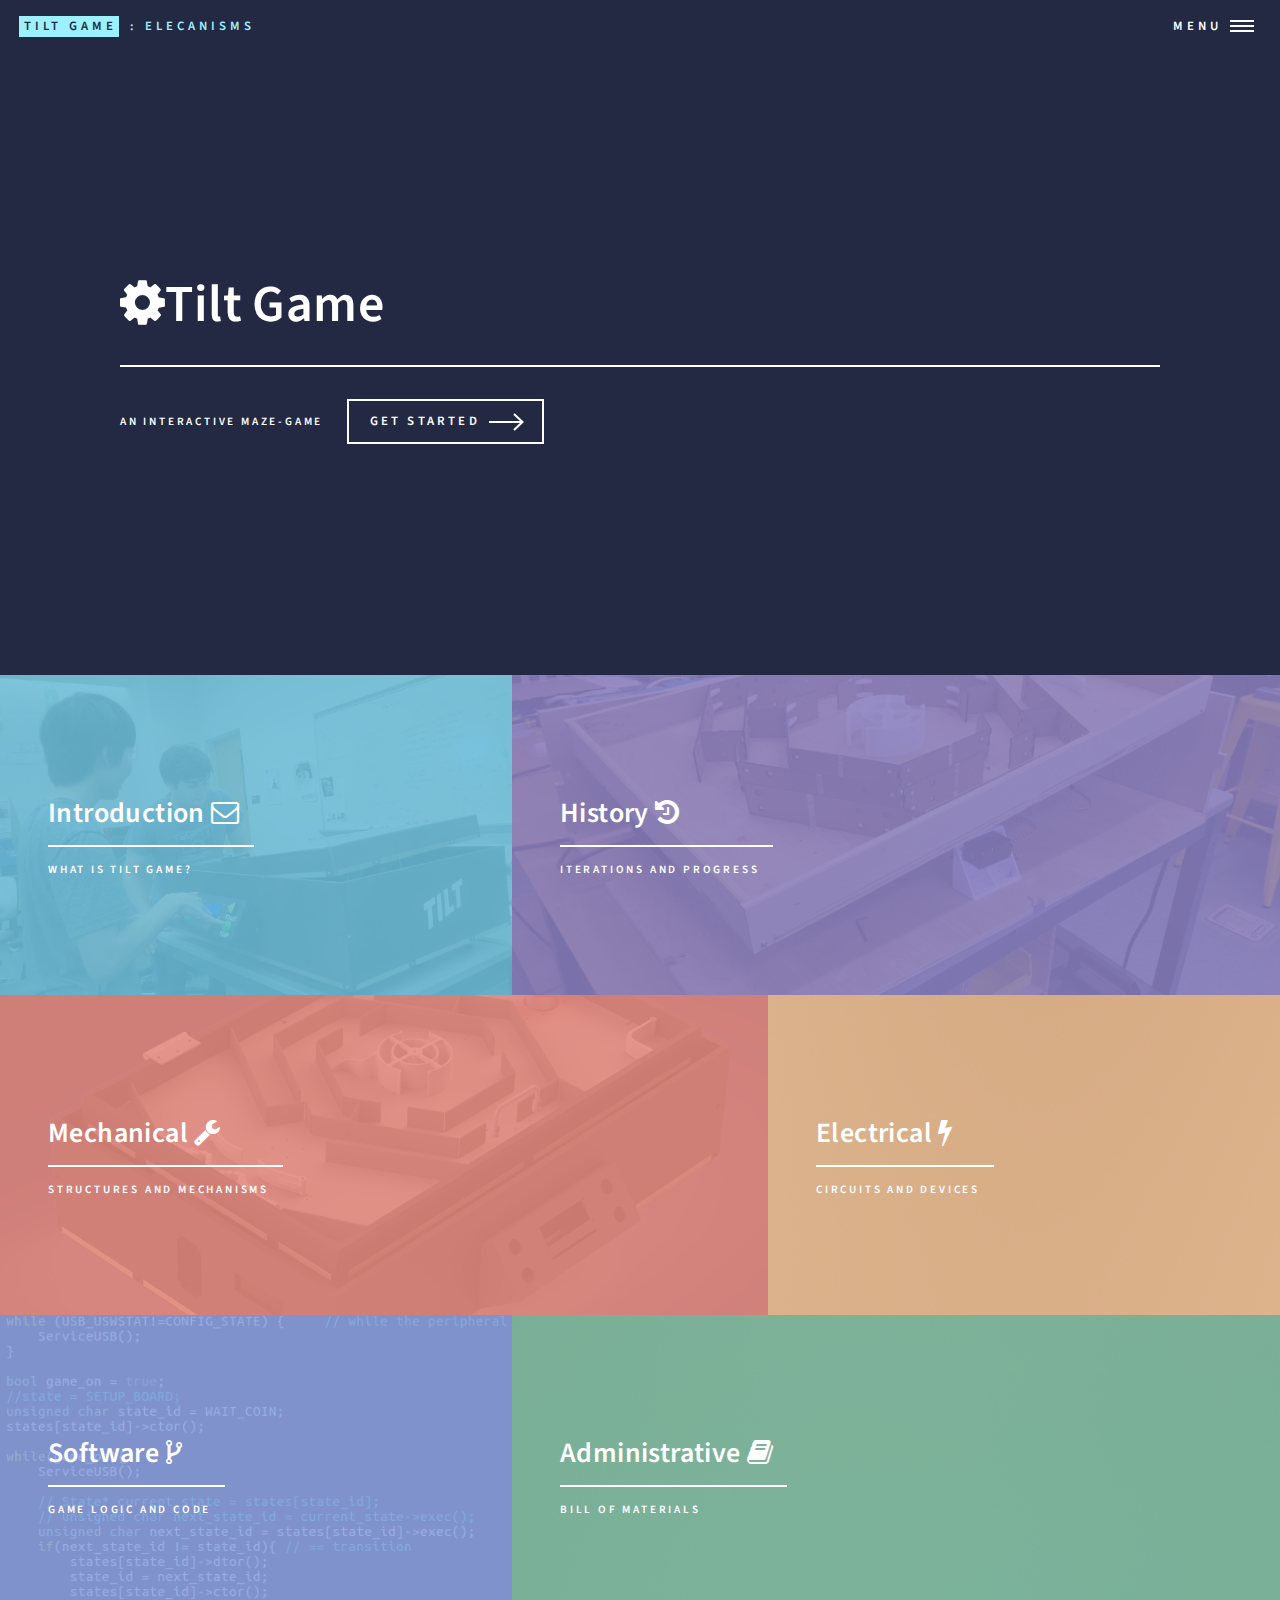
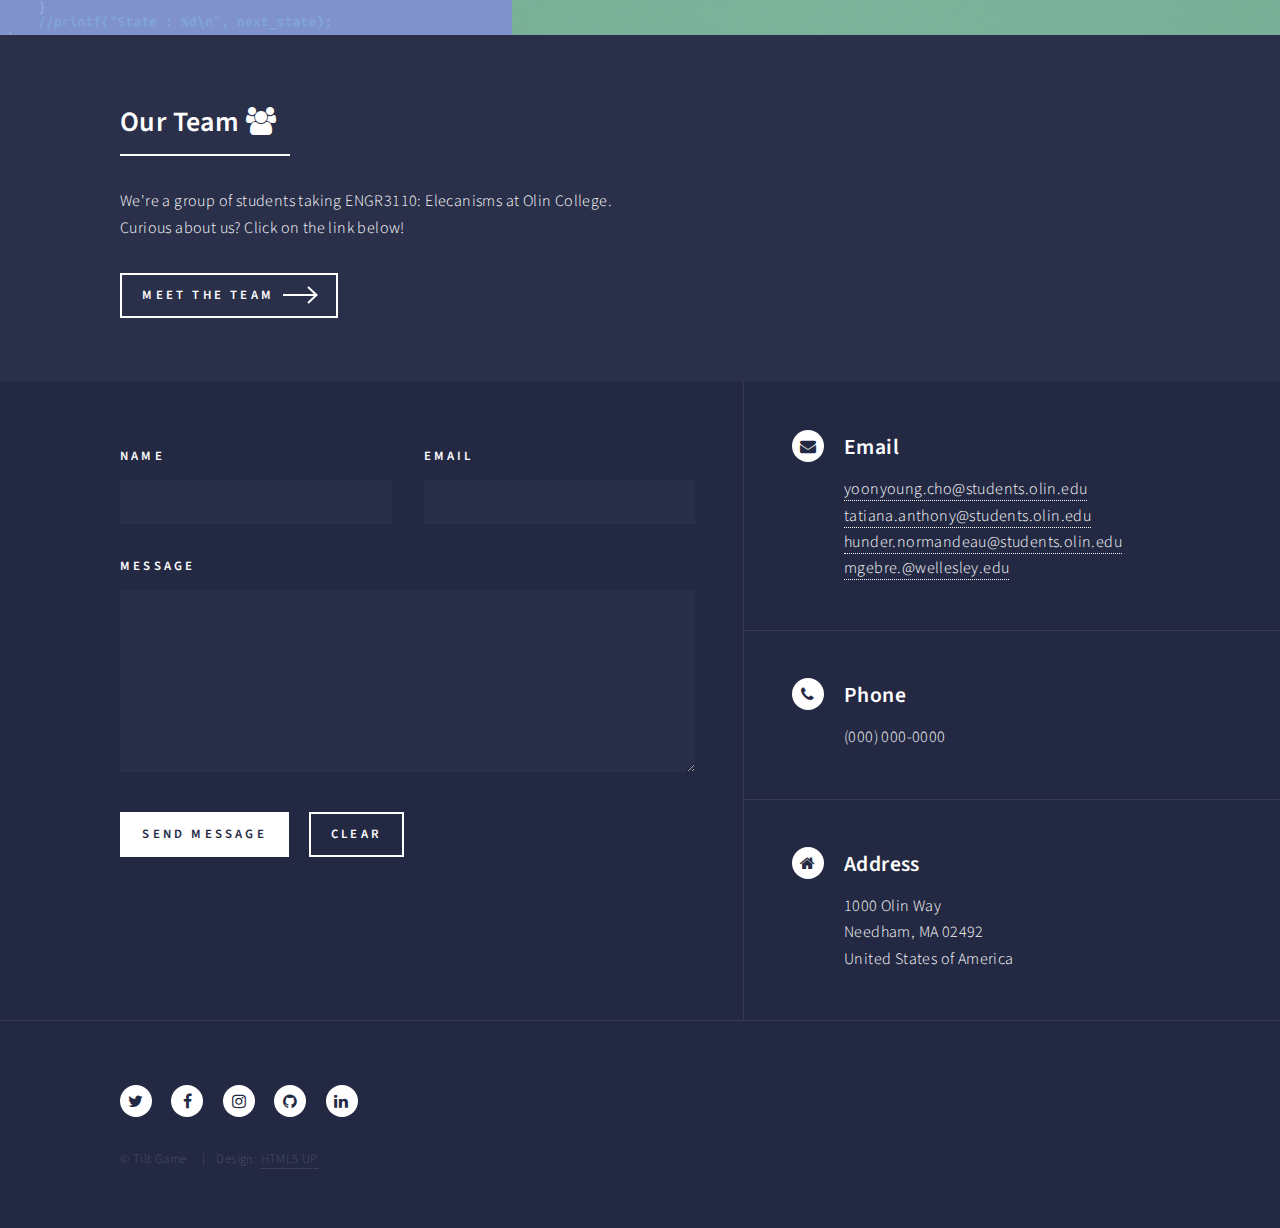
==== commit 6dc5dec5: "mostly done with mechanical" ====
--- a/index.html
+++ b/index.html
@@ -85,7 +85,7 @@
             </article>
             <article>
                 <span class="image">
-                    <img src="images/TILT.png" alt=""/>
+                    <img src="images/Final_cropped.png" alt=""/>
                 </span>
                 <header class="major">
                     <h3><a href="mechanical.html" class="link">Mechanical <i class="fa fa-wrench"></i></a></h3>
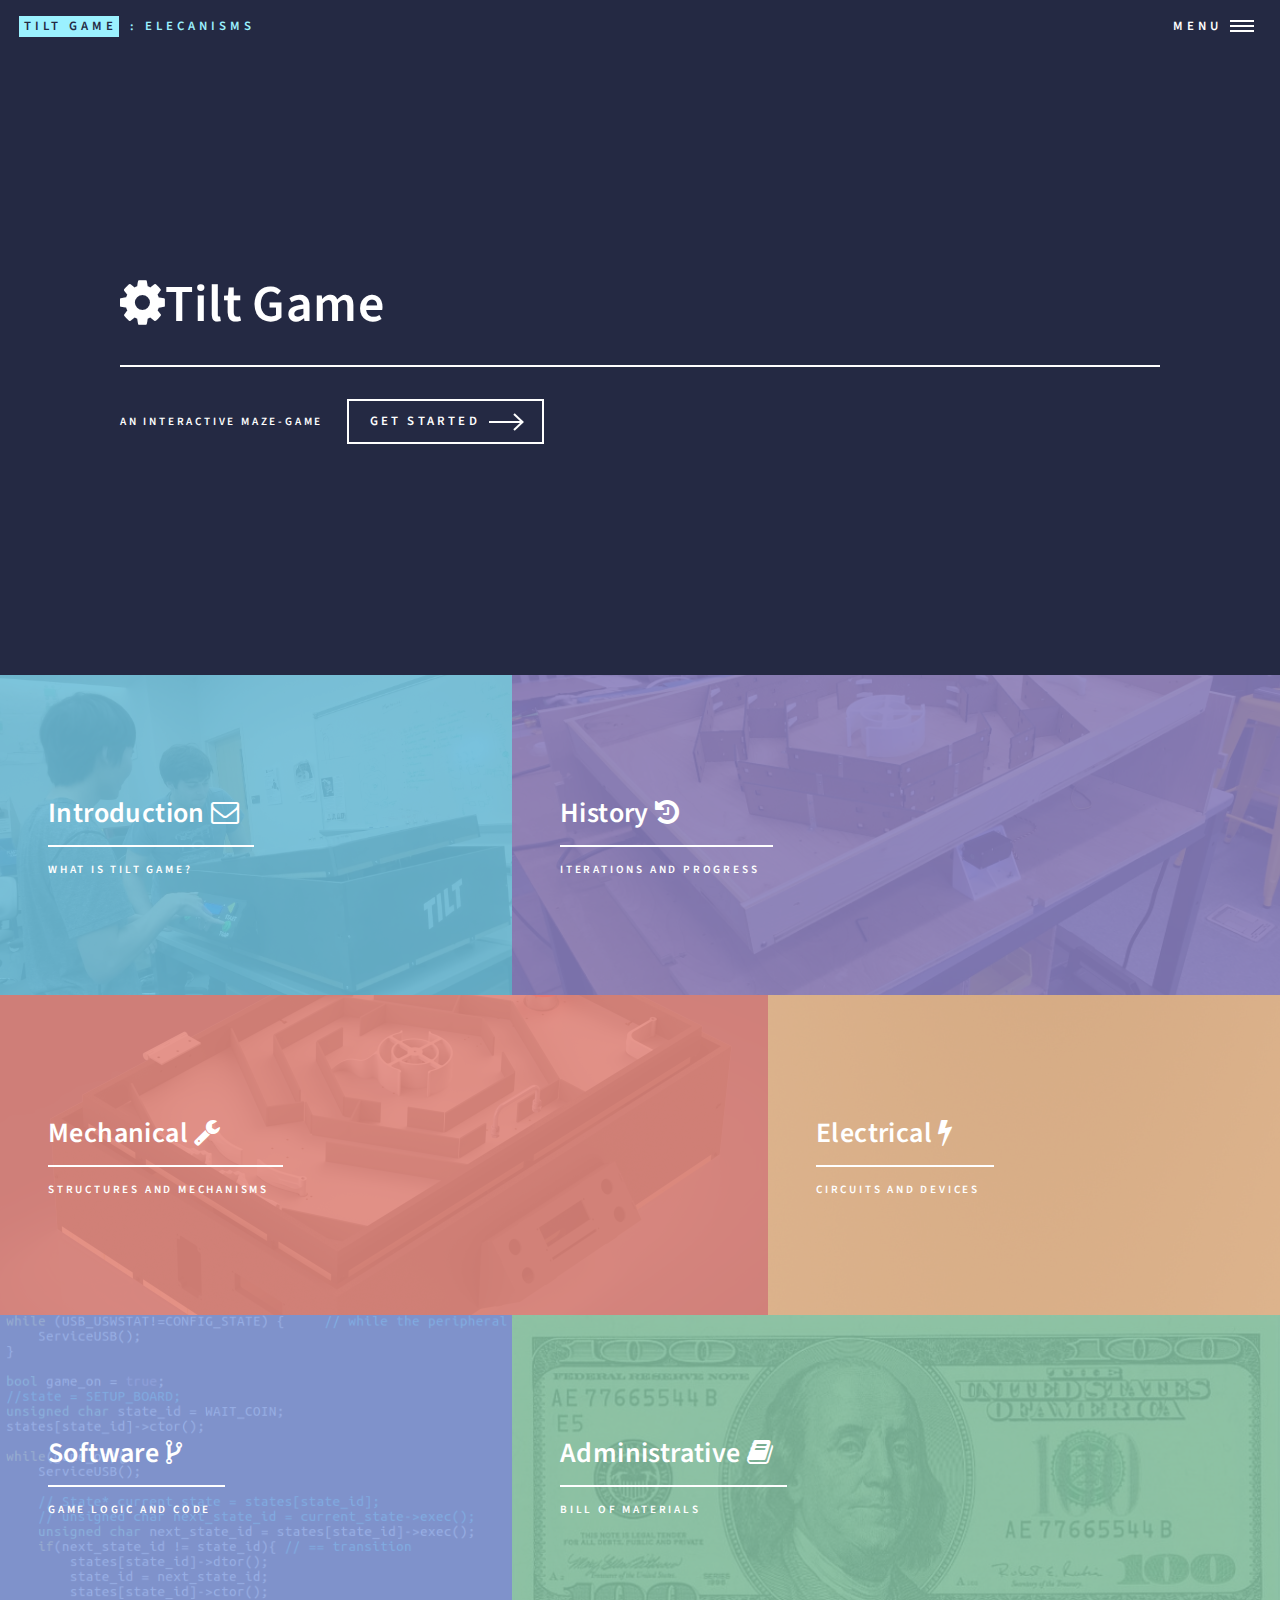
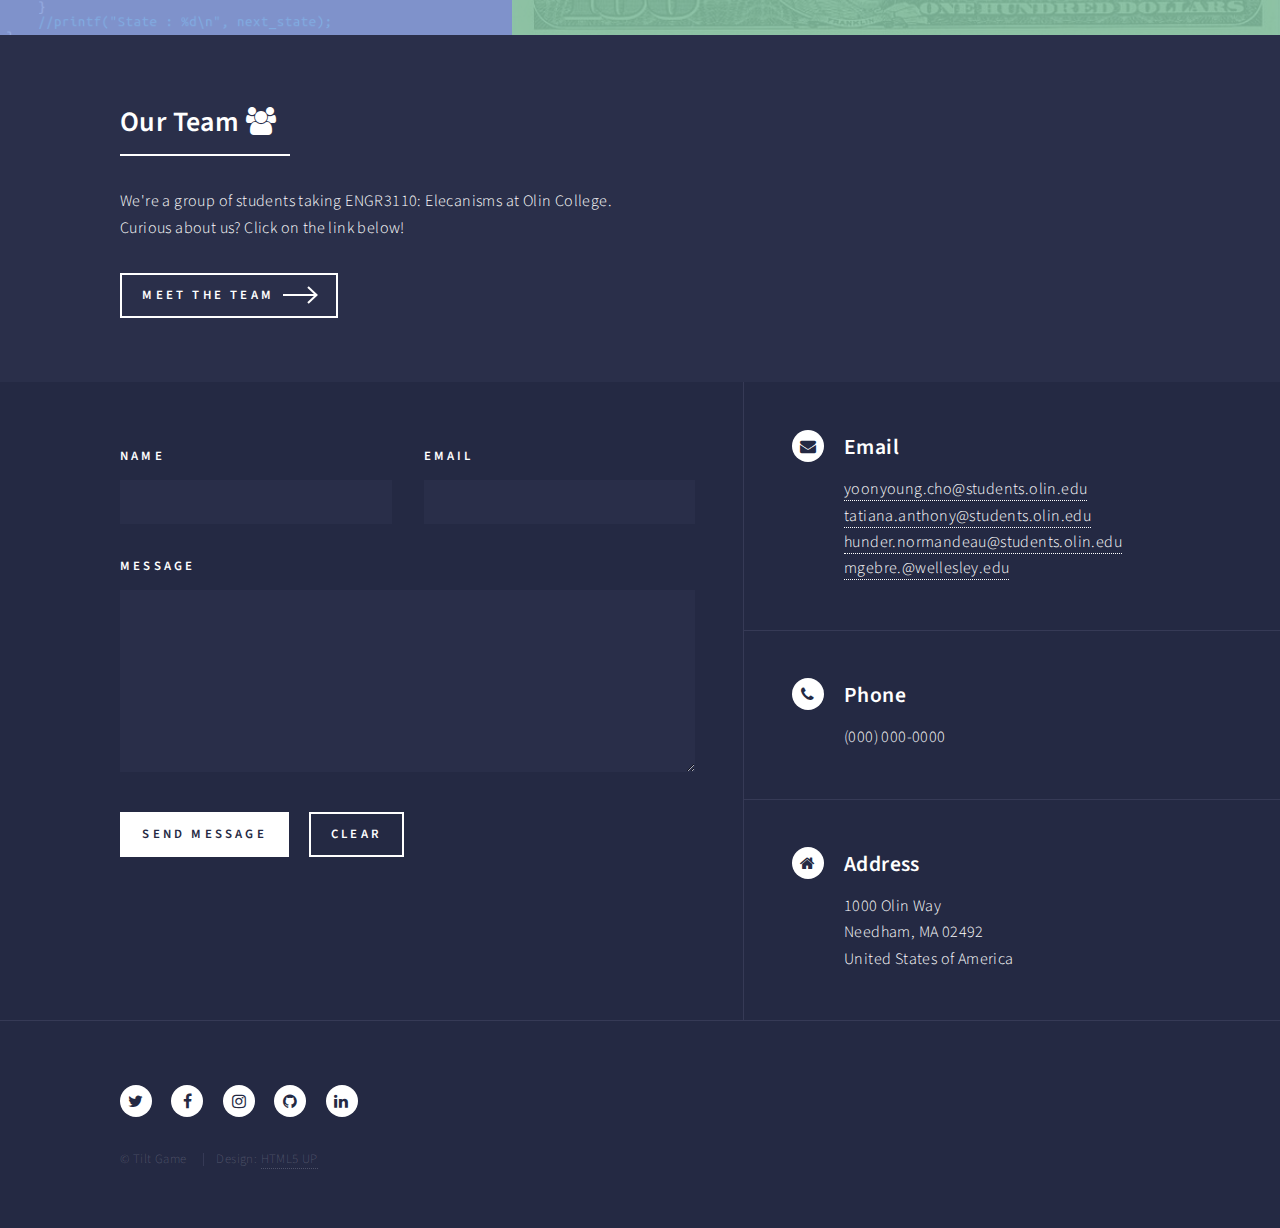
==== commit 4d1bd097: "saving progress" ====
--- a/index.html
+++ b/index.html
@@ -115,7 +115,7 @@
             </article>
             <article>
                 <span class="image">
-                    <img src="images/pic06.jpg" alt=""/>
+                    <img src="images/benjamin.jpg" alt=""/>
                 </span>
                 <header class="major">
                     <h3><a href="administrative.html" class="link">Administrative <i class="fa fa-book"></i></a></h3>
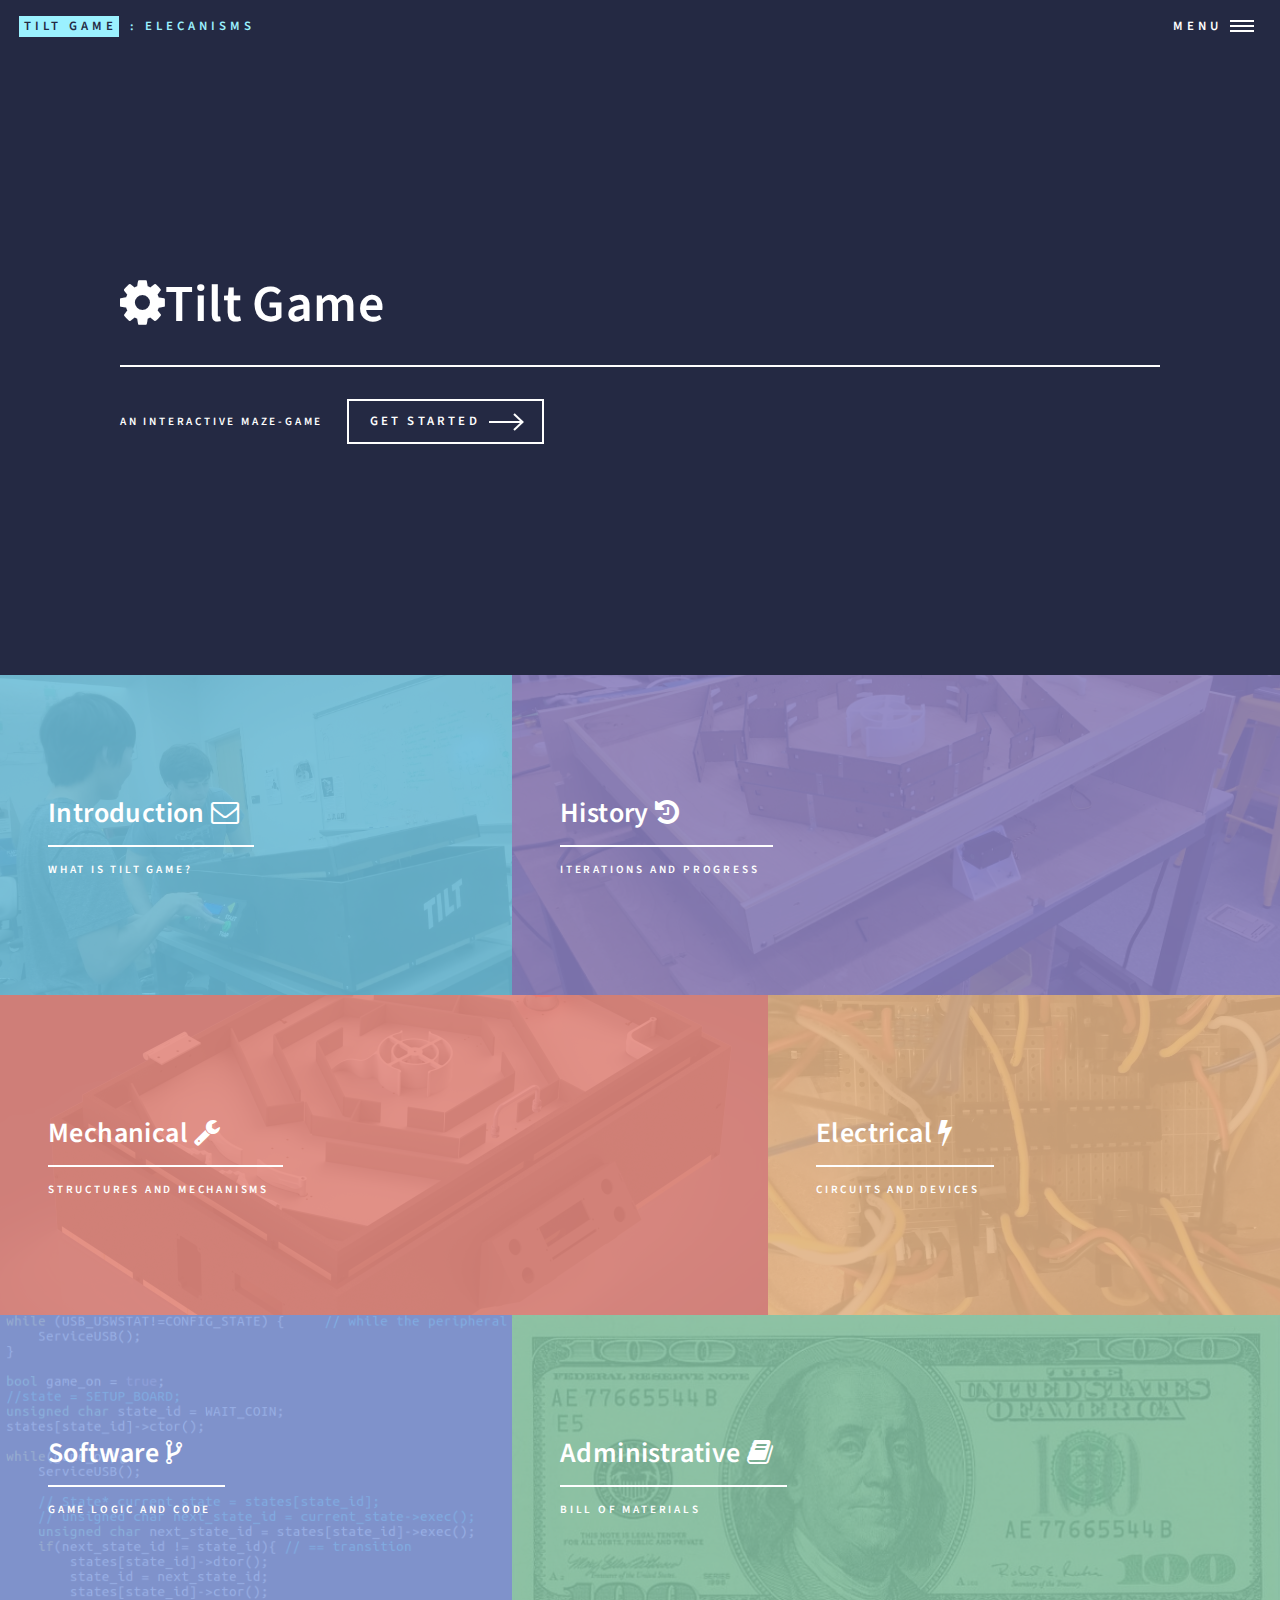
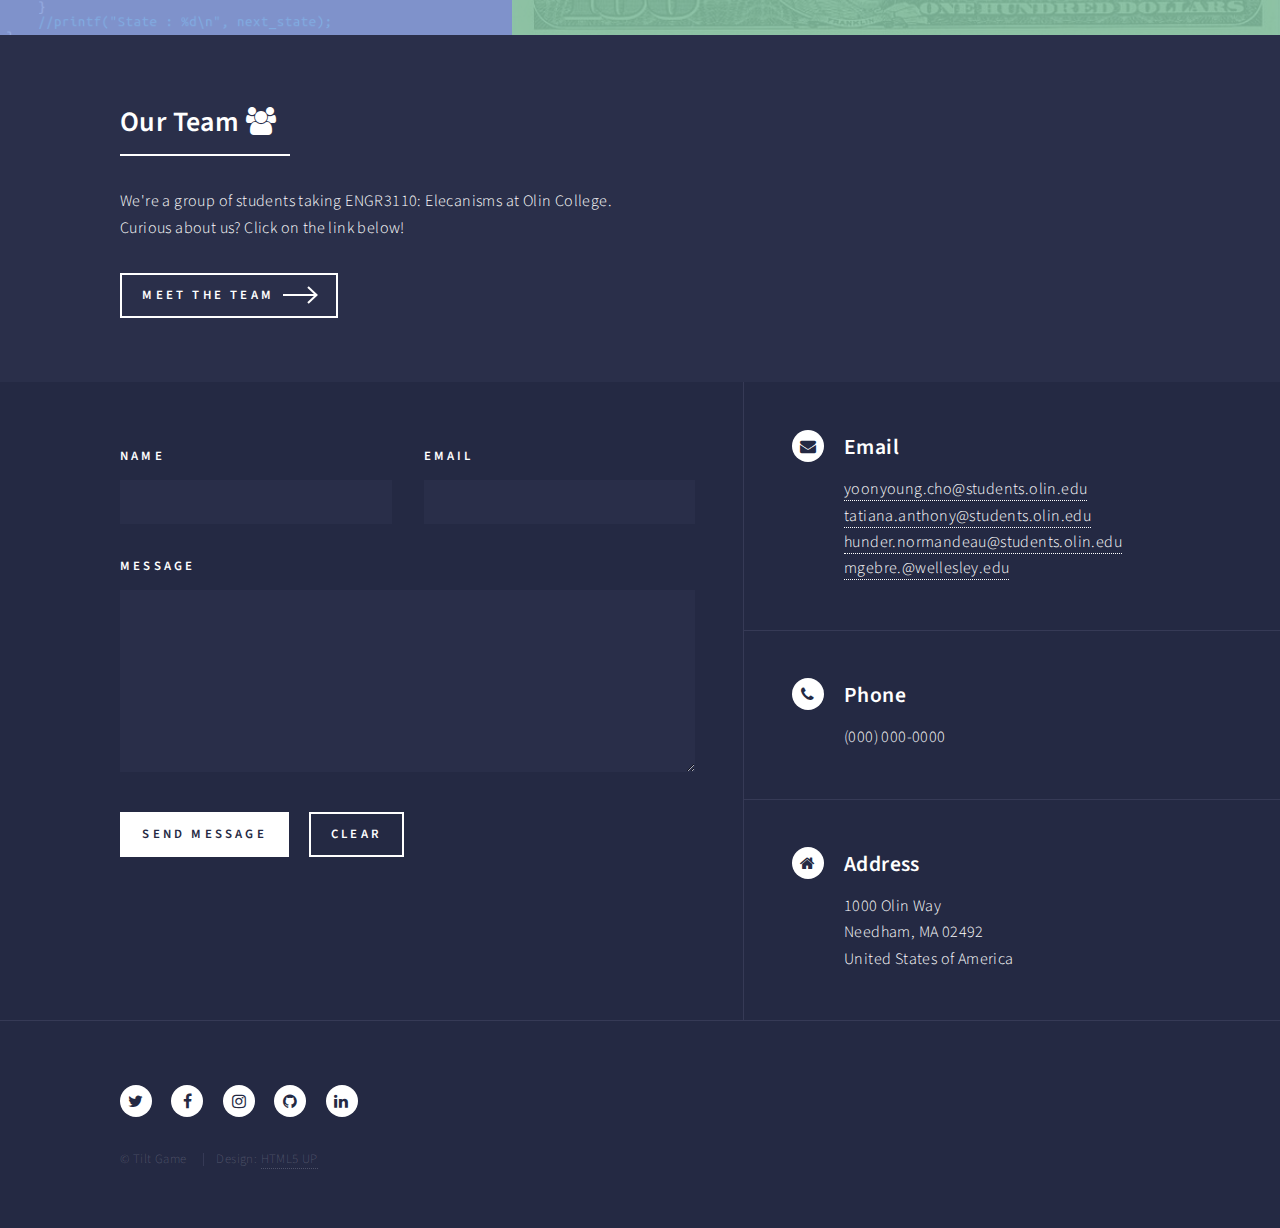
==== commit b816aacf: "saving progress, almost done-ish?" ====
--- a/index.html
+++ b/index.html
@@ -95,7 +95,7 @@
             </article>
             <article>
                 <span class="image">
-                    <img src="images/pic04.jpg" alt=""/>
+                    <img src="images/electrical_cover.jpg" alt=""/>
                 </span>
                 <header class="major">
                     <h3><a href="electrical.html" class="link">Electrical <i class="fa fa-bolt"></i></a></h3>
